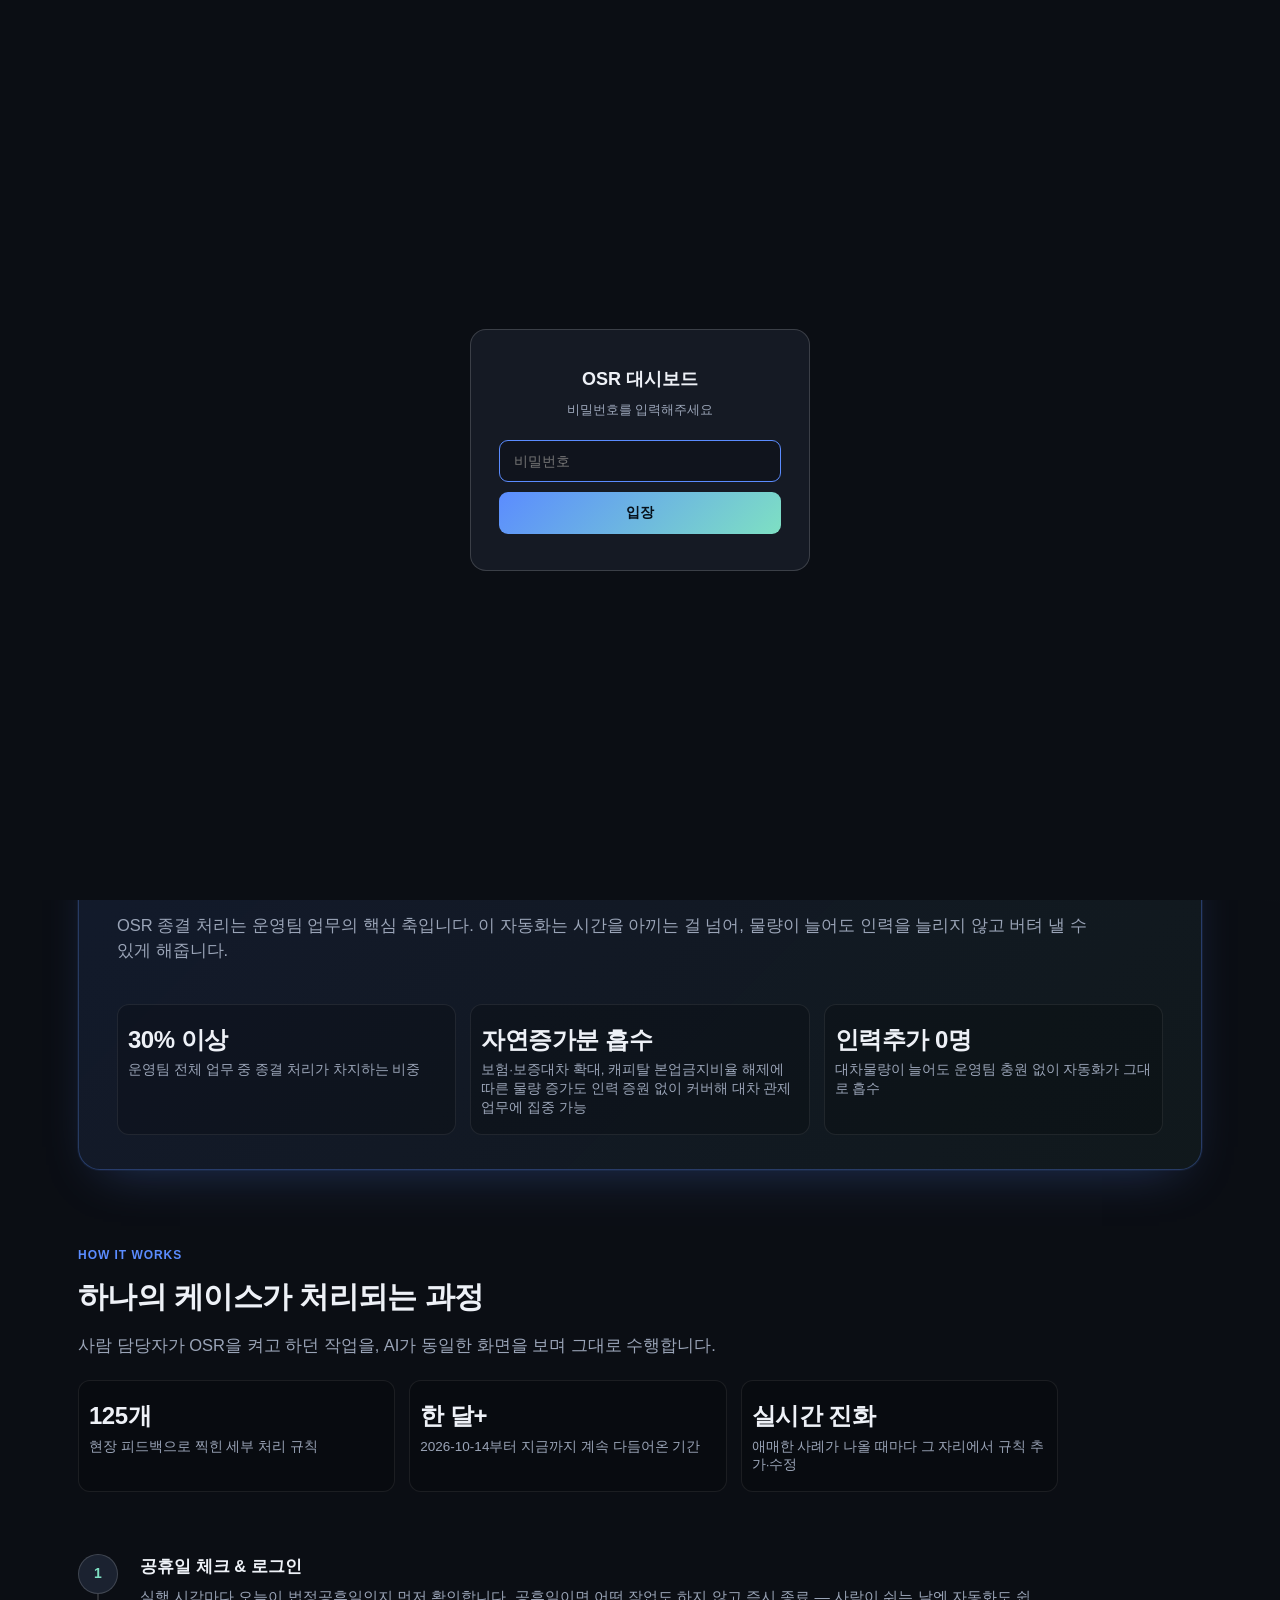
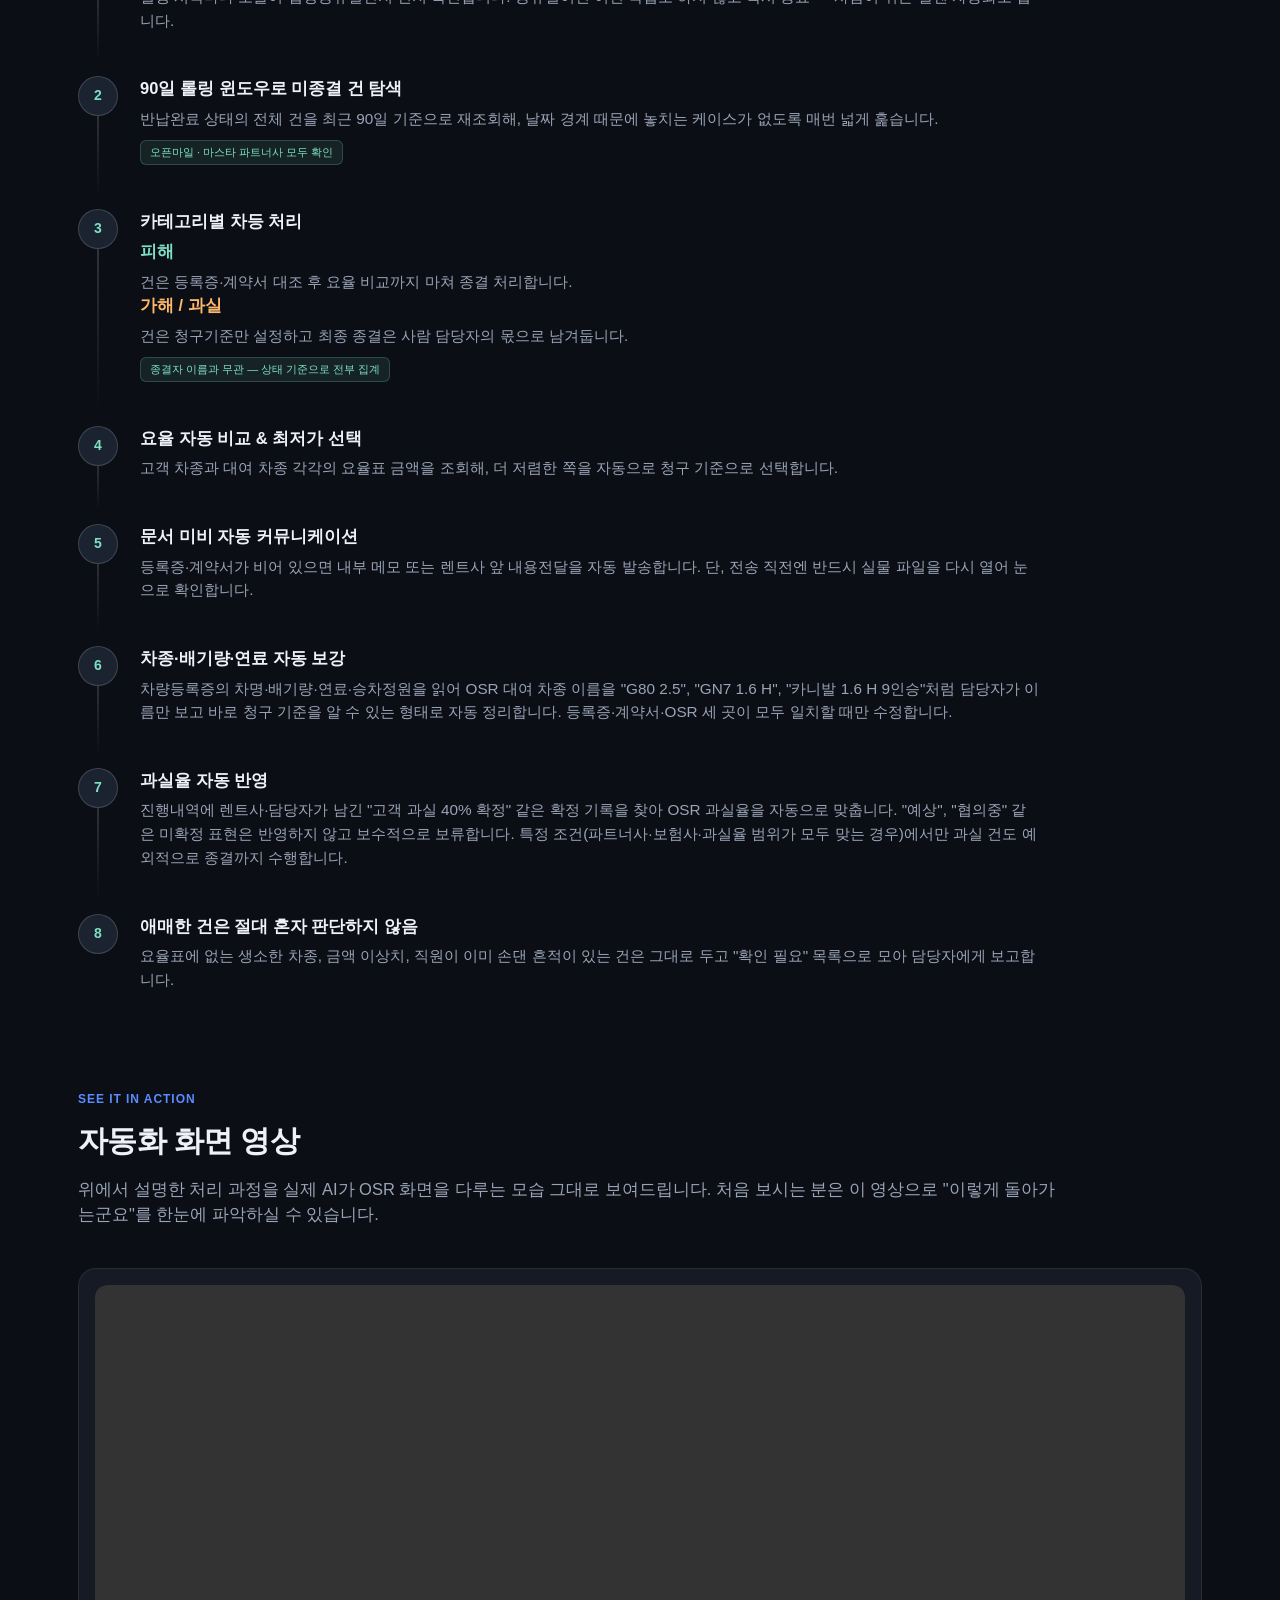
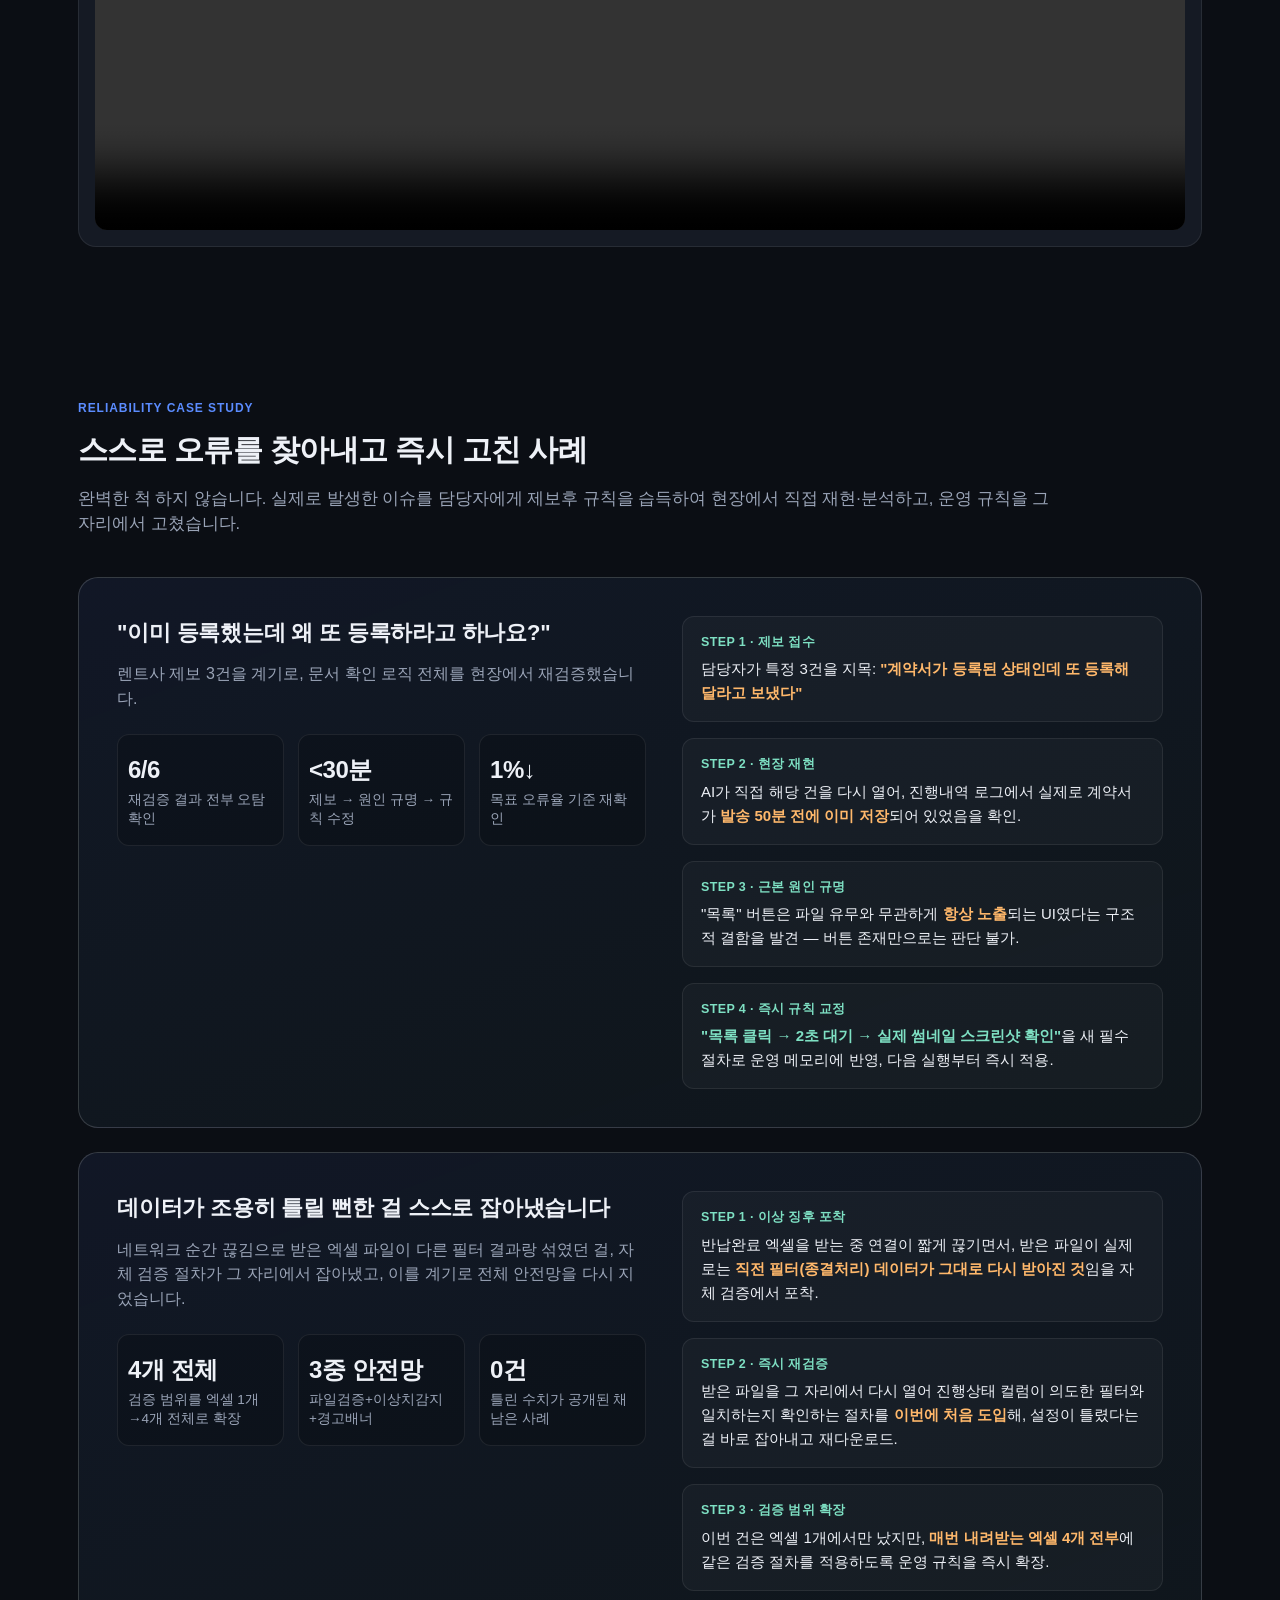
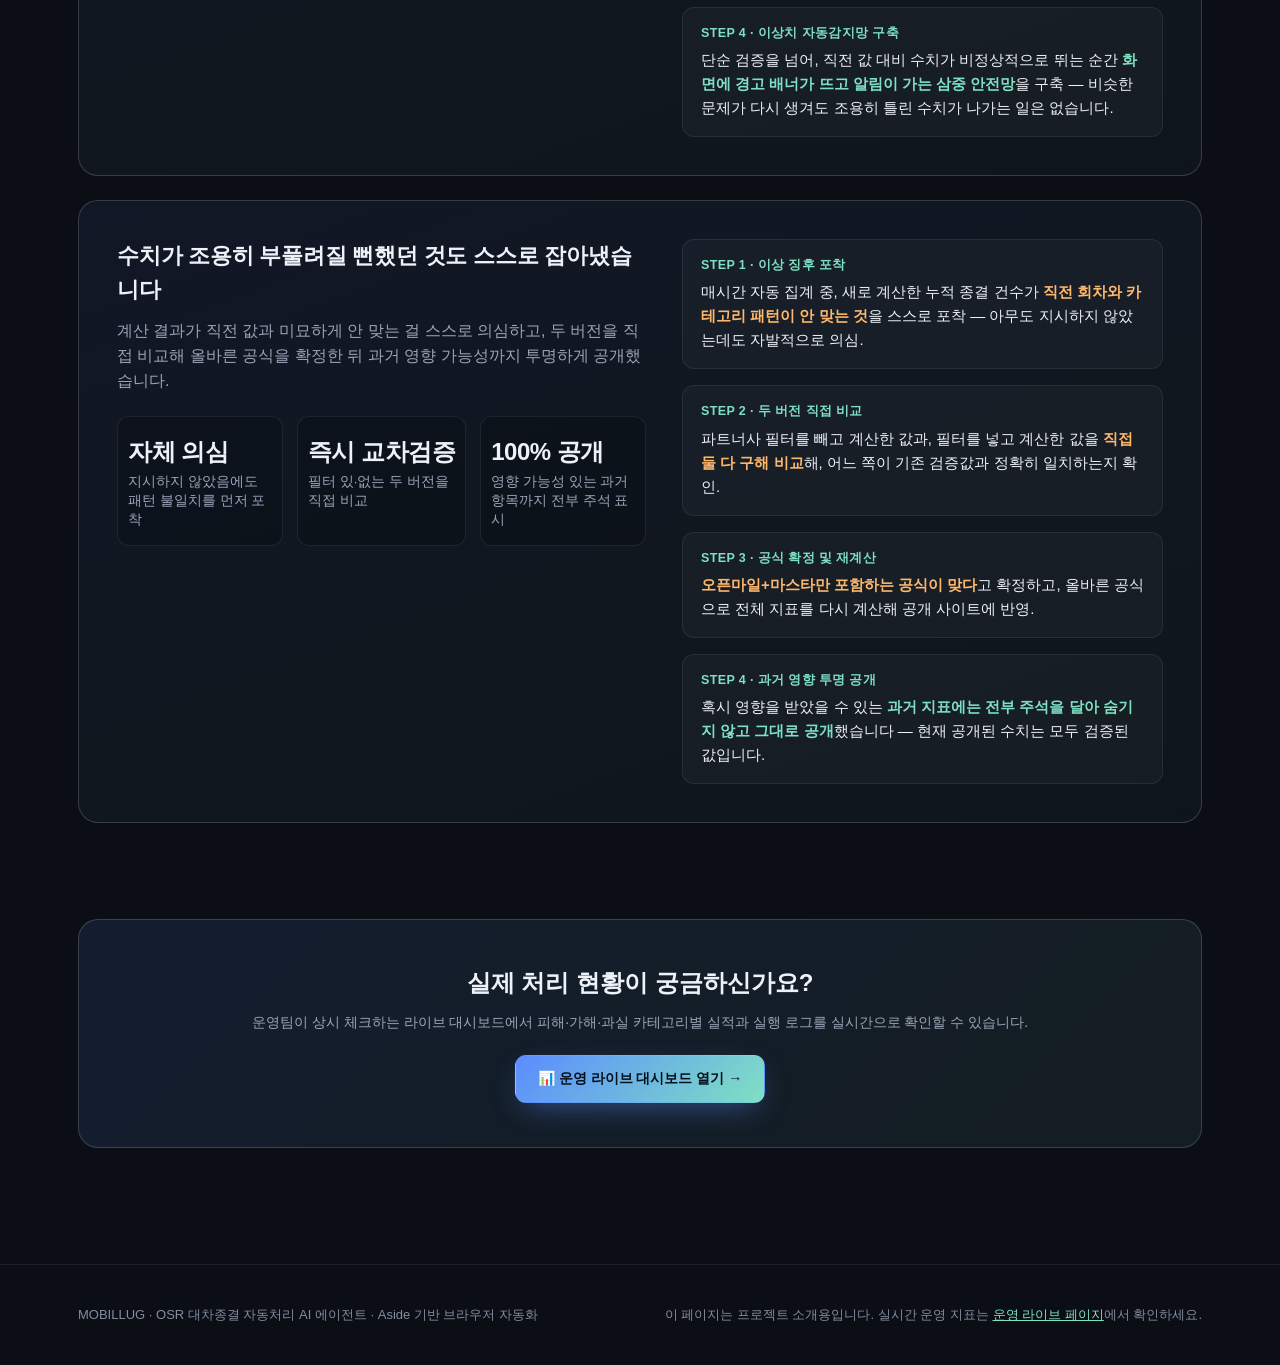
==== index.html @ 0ba44f3a "hero H1 wording: 사람 대신 끝까지 해내는 AI -> 사람 대신 처리하는 AI 자동화" ====
<!DOCTYPE html>
<html lang="ko">
<head>
<meta charset="UTF-8">
<meta name="robots" content="noindex, nofollow, noarchive">
<meta name="viewport" content="width=device-width, initial-scale=1.0">
<title>OSR 대차종결 자동처리 AI 에이전트 · 소개</title>
<meta name="description" content="OSR 대차종결 처리를 사람 대신 끝까지 해내는 AI 자동화. 2026.10.2 자동화 전환 이후 누적 4,500건+ 종결·검증 처리.">
<meta property="og:type" content="website">
<meta property="og:title" content="OSR 대차종결 자동처리 AI 에이전트">
<meta property="og:description" content="반복적인 OSR 대차종결 처리를 사람 대신 끝까지 해내는 AI. 누적 종결+검증 건수와 운영 현황을 실시간으로 확인하세요.">
<meta property="og:image" content="https://kthldj-rgb.github.io/osr-dashboard/og-image.jpg">
<meta property="og:image:width" content="1200">
<meta property="og:image:height" content="630">
<meta property="og:url" content="https://kthldj-rgb.github.io/osr-dashboard/">
<meta property="og:locale" content="ko_KR">
<meta name="twitter:card" content="summary_large_image">
<meta name="twitter:title" content="OSR 대차종결 자동처리 AI 에이전트">
<meta name="twitter:description" content="반복적인 OSR 대차종결 처리를 사람 대신 끝까지 해내는 AI.">
<meta name="twitter:image" content="https://kthldj-rgb.github.io/osr-dashboard/og-image.jpg">
<link rel="stylesheet" href="styles.css?v=5">
<style>
  .nav-cta{
    padding:8px 16px; border-radius:9px; font-size:12.5px; font-weight:700;
    background:var(--grad); color:#06101a; text-decoration:none; display:inline-flex; align-items:center; gap:6px;
  }
  .mini-stats{display:flex; gap:28px; flex-wrap:wrap; margin-top:30px;}
  .mini-stat b{font-size:22px; font-weight:800; display:block;}
  .mini-stat span{font-size:12px; color:var(--txt-dim);}
  .cta-band{
    background:linear-gradient(135deg, rgba(91,140,255,.12), rgba(126,224,195,.08));
    border:1px solid var(--line-hi); border-radius:20px; padding:44px; text-align:center; margin-top:20px;
  }
  .cta-band h3{font-size:24px; font-weight:800; margin-bottom:10px;}
  .cta-band p{color:var(--txt-dim); font-size:14px; margin-bottom:22px;}
</style>
</head>
<body>

<div class="pw-gate" id="pwGate" style="display:none;">
  <div class="pw-gate-box">
    <div class="pw-gate-title">OSR 대시보드</div>
    <div class="pw-gate-sub">비밀번호를 입력해주세요</div>
    <input type="password" class="pw-gate-input" id="pwGateInput" placeholder="비밀번호" autocomplete="off">
    <button class="pw-gate-btn" id="pwGateSubmit">입장</button>
    <div class="pw-gate-error" id="pwGateError">비밀번호가 올바르지 않습니다.</div>
  </div>
</div>
<script>
(function(){
  var HASH = 'c63a8b3da9a79409082f2b158cdd119758e5e3158cf26d13bcc6ca0de86425bf';
  function sha256(str){
    var enc = new TextEncoder().encode(str);
    return crypto.subtle.digest('SHA-256', enc).then(function(buf){
      return Array.from(new Uint8Array(buf)).map(function(b){ return b.toString(16).padStart(2,'0'); }).join('');
    });
  }
  var authed = localStorage.getItem('osrDashAuthed') === '1';
  if(!authed){
    document.documentElement.style.overflow = 'hidden';
    document.getElementById('pwGate').style.display = 'flex';
    var input = document.getElementById('pwGateInput');
    var err = document.getElementById('pwGateError');
    function trySubmit(){
      sha256(input.value).then(function(h){
        if(h === HASH){
          localStorage.setItem('osrDashAuthed', '1');
          document.getElementById('pwGate').style.display = 'none';
          document.documentElement.style.overflow = '';
        } else {
          err.style.display = 'block';
          input.value = '';
          input.focus();
        }
      });
    }
    document.getElementById('pwGateSubmit').addEventListener('click', trySubmit);
    input.addEventListener('keydown', function(e){ if(e.key === 'Enter') trySubmit(); });
    setTimeout(function(){ input.focus(); }, 100);
  }
})();
</script>

<nav>
  <div class="wrap">
    <div class="brand">
      <div class="brand-badge">M</div>
      <div>OSR AI Agent<small>MOBILLUG 대차종결 자동처리 · 소개</small></div>
    </div>
    <div class="navlinks">
      <a href="#why">왜 중요한가</a>
      <a href="#pipeline">처리 파이프라인</a>
      <a href="#demo-video">자동화 영상</a>
      <a href="#reliability">신뢰성 사례</a>
    </div>
    <a class="nav-cta" href="live.html">운영팀 라이브 현황 →</a>
  </div>
</nav>

<header class="hero">
  <div class="wrap">
    <div class="eyebrow">🚗 대차종결 처리 · 브라우저 자동화 AI 에이전트</div>
    <h1 class="title">반복적인 OSR 대차종결 처리를<br><span class="grad">사람 대신 처리하는 AI 자동화.</span></h1>
    <p class="subtitle">
      2026년 9월 21일, 사람과 함께 한 건씩 확인해가는 수동 작업으로 시작했습니다.
      처리 패턴이 쌓이자 10월 2일 완전 자동화로 전환했고, 지금도 평일마다 스스로 OSR에 접속해
      대차 이력을 찾아내고, 등록증·계약서를 대조하고, 요율표에서 정해져있는 금액을 선택하여
      청구까지 수행합니다. 애매한 건은 절대 임의로 처리하지 않고 사람에게 묻습니다.
    </p>
    <div class="hero-cta">
      <a class="btn btn-primary" href="live.html">📊 운영 라이브 대시보드 열기</a>
      <a class="btn btn-ghost" href="#reliability">신뢰성 개선 사례 보기</a>
    </div>
    <div class="mini-stats" id="miniStats">
      <div class="mini-stat"><b id="mini-days">-</b><span>자동화 시작 후 경과일</span></div>
      <div class="mini-stat"><b id="mini-cumulative">-</b><span>종결+검증 건수 (누적)</span></div>
      <div class="mini-stat"><b>90일</b><span>매 실행 재점검 범위</span></div>
    </div>
  </div>
</header>

<section class="sec" id="why" style="padding-bottom:0;">
  <div class="wrap">
    <div class="why-highlight">
      <div class="sec-head">
        <div class="sec-kicker">Why It Matters</div>
        <div class="sec-title">단순 반복 업무가 아닙니다</div>
        <div class="sec-desc">OSR 종결 처리는 운영팀 업무의 핵심 축입니다. 이 자동화는 시간을 아끼는 걸 넘어, 물량이 늘어도 인력을 늘리지 않고 버텨 낼 수 있게 해줍니다.</div>
      </div>
      <div class="cs-metrics" style="margin-bottom:0;">
        <div class="cs-metric"><div class="n">30% 이상</div><div class="l">운영팀 전체 업무 중 종결 처리가 차지하는 비중</div></div>
        <div class="cs-metric"><div class="n">자연증가분 흡수</div><div class="l">보험·보증대차 확대, 캐피탈 본업금지비율 해제에 따른 물량 증가도 인력 증원 없이 커버해 대차 관제 업무에 집중 가능</div></div>
        <div class="cs-metric"><div class="n">인력추가 0명</div><div class="l">대차물량이 늘어도 운영팀 충원 없이 자동화가 그대로 흡수</div></div>
      </div>
    </div>
  </div>
</section>

<section class="sec" id="pipeline">
  <div class="wrap">
    <div class="sec-head">
      <div class="sec-kicker">How It Works</div>
      <div class="sec-title">하나의 케이스가 처리되는 과정</div>
      <div class="sec-desc">사람 담당자가 OSR을 켜고 하던 작업을, AI가 동일한 화면을 보며 그대로 수행합니다.</div>
      <div class="cs-metrics" style="margin-bottom:28px;">
        <div class="cs-metric"><div class="n">125개</div><div class="l">현장 피드백으로 찍힌 세부 처리 규칙</div></div>
        <div class="cs-metric"><div class="n">한 달+</div><div class="l">2026-10-14부터 지금까지 계속 다듬어온 기간</div></div>
        <div class="cs-metric"><div class="n">실시간 진화</div><div class="l">애매한 사례가 나올 때마다 그 자리에서 규칙 추가·수정</div></div>
      </div>
    </div>
    <div class="pipeline">
      <div class="pstep"><div class="pnum">1</div><div class="pbody">
        <b>공휴일 체크 &amp; 로그인</b>
        <p>실행 시각마다 오늘이 법정공휴일인지 먼저 확인합니다. 공휴일이면 어떤 작업도 하지 않고 즉시 종료 — 사람이 쉬는 날엔 자동화도 쉽니다.</p>
      </div></div>
      <div class="pstep"><div class="pnum">2</div><div class="pbody">
        <b>90일 롤링 윈도우로 미종결 건 탐색</b>
        <p>반납완료 상태의 전체 건을 최근 90일 기준으로 재조회해, 날짜 경계 때문에 놓치는 케이스가 없도록 매번 넓게 훑습니다.</p>
        <span class="ptag">오픈마일 · 마스타 파트너사 모두 확인</span>
      </div></div>
      <div class="pstep"><div class="pnum">3</div><div class="pbody">
        <b>카테고리별 차등 처리</b>
        <p><b style="color:var(--accent2)">피해</b> 건은 등록증·계약서 대조 후 요율 비교까지 마쳐 종결 처리합니다. <b style="color:var(--warn)">가해 / 과실</b> 건은 청구기준만 설정하고 최종 종결은 사람 담당자의 몫으로 남겨둡니다.</p>
        <span class="ptag">종결자 이름과 무관 — 상태 기준으로 전부 집계</span>
      </div></div>
      <div class="pstep"><div class="pnum">4</div><div class="pbody">
        <b>요율 자동 비교 &amp; 최저가 선택</b>
        <p>고객 차종과 대여 차종 각각의 요율표 금액을 조회해, 더 저렴한 쪽을 자동으로 청구 기준으로 선택합니다.</p>
      </div></div>
      <div class="pstep"><div class="pnum">5</div><div class="pbody">
        <b>문서 미비 자동 커뮤니케이션</b>
        <p>등록증·계약서가 비어 있으면 내부 메모 또는 렌트사 앞 내용전달을 자동 발송합니다. 단, 전송 직전엔 반드시 실물 파일을 다시 열어 눈으로 확인합니다.</p>
      </div></div>
      <div class="pstep"><div class="pnum">6</div><div class="pbody">
        <b>차종·배기량·연료 자동 보강</b>
        <p>차량등록증의 차명·배기량·연료·승차정원을 읽어 OSR 대여 차종 이름을 "G80 2.5", "GN7 1.6 H", "카니발 1.6 H 9인승"처럼 담당자가 이름만 보고 바로 청구 기준을 알 수 있는 형태로 자동 정리합니다. 등록증·계약서·OSR 세 곳이 모두 일치할 때만 수정합니다.</p>
      </div></div>
      <div class="pstep"><div class="pnum">7</div><div class="pbody">
        <b>과실율 자동 반영</b>
        <p>진행내역에 렌트사·담당자가 남긴 "고객 과실 40% 확정" 같은 확정 기록을 찾아 OSR 과실율을 자동으로 맞춥니다. "예상", "협의중" 같은 미확정 표현은 반영하지 않고 보수적으로 보류합니다. 특정 조건(파트너사·보험사·과실율 범위가 모두 맞는 경우)에서만 과실 건도 예외적으로 종결까지 수행합니다.</p>
      </div></div>
      <div class="pstep"><div class="pnum">8</div><div class="pbody">
        <b>애매한 건은 절대 혼자 판단하지 않음</b>
        <p>요율표에 없는 생소한 차종, 금액 이상치, 직원이 이미 손댄 흔적이 있는 건은 그대로 두고 "확인 필요" 목록으로 모아 담당자에게 보고합니다.</p>
      </div></div>
    </div>
  </div>
</section>

<section class="sec" id="demo-video" style="padding-top:0;">
  <div class="wrap">
    <div class="sec-head">
      <div class="sec-kicker">See It In Action</div>
      <div class="sec-title">자동화 화면 영상</div>
      <div class="sec-desc">위에서 설명한 처리 과정을 실제 AI가 OSR 화면을 다루는 모습 그대로 보여드립니다. 처음 보시는 분은 이 영상으로 "이렇게 돌아가는군요"를 한눈에 파악하실 수 있습니다.</div>
    </div>
    <div class="chart-card" style="padding:16px;">
      <video controls preload="metadata" style="width:100%; border-radius:12px; display:block; background:#000;">
        <source src="demo.mp4" type="video/mp4">
        브라우저가 video 태그를 지원하지 않습니다. <a href="demo.mp4">영상 다운로드</a>
      </video>
    </div>
  </div>
</section>

<section class="sec" id="reliability">
  <div class="wrap">
    <div class="sec-head">
      <div class="sec-kicker">Reliability Case Study</div>
      <div class="sec-title">스스로 오류를 찾아내고 즉시 고친 사례</div>
      <div class="sec-desc">완벽한 척 하지 않습니다. 실제로 발생한 이슈를 담당자에게 제보후 규칙을 습득하여 현장에서 직접 재현·분석하고, 운영 규칙을 그 자리에서 고쳤습니다.</div>
    </div>
    <div class="case-study">
      <div>
        <div class="cs-head">
          <b>"이미 등록했는데 왜 또 등록하라고 하나요?"</b>
          <p>렌트사 제보 3건을 계기로, 문서 확인 로직 전체를 현장에서 재검증했습니다.</p>
        </div>
        <div class="cs-metrics">
          <div class="cs-metric"><div class="n">6/6</div><div class="l">재검증 결과 전부 오탐 확인</div></div>
          <div class="cs-metric"><div class="n">&lt;30분</div><div class="l">제보 → 원인 규명 → 규칙 수정</div></div>
          <div class="cs-metric"><div class="n">1%↓</div><div class="l">목표 오류율 기준 재확인</div></div>
        </div>
      </div>
      <div class="cs-timeline">
        <div class="cs-item"><div class="cs-time">STEP 1 · 제보 접수</div>
          <div class="cs-text">담당자가 특정 3건을 지목: <b>"계약서가 등록된 상태인데 또 등록해달라고 보냈다"</b></div></div>
        <div class="cs-item"><div class="cs-time">STEP 2 · 현장 재현</div>
          <div class="cs-text">AI가 직접 해당 건을 다시 열어, 진행내역 로그에서 실제로 계약서가 <b>발송 50분 전에 이미 저장</b>되어 있었음을 확인.</div></div>
        <div class="cs-item"><div class="cs-time">STEP 3 · 근본 원인 규명</div>
          <div class="cs-text">"목록" 버튼은 파일 유무와 무관하게 <b>항상 노출</b>되는 UI였다는 구조적 결함을 발견 — 버튼 존재만으로는 판단 불가.</div></div>
        <div class="cs-item"><div class="cs-time">STEP 4 · 즉시 규칙 교정</div>
          <div class="cs-text"><b class="ok">"목록 클릭 → 2초 대기 → 실제 썸네일 스크린샷 확인"</b>을 새 필수 절차로 운영 메모리에 반영, 다음 실행부터 즉시 적용.</div></div>
      </div>
    </div>

    <div class="case-study" style="margin-top:24px;">
      <div>
        <div class="cs-head">
          <b>데이터가 조용히 틀릴 뻔한 걸 스스로 잡아냈습니다</b>
          <p>네트워크 순간 끊김으로 받은 엑셀 파일이 다른 필터 결과랑 섞였던 걸, 자체 검증 절차가 그 자리에서 잡아냈고, 이를 계기로 전체 안전망을 다시 지었습니다.</p>
        </div>
        <div class="cs-metrics">
          <div class="cs-metric"><div class="n">4개 전체</div><div class="l">검증 범위를 엑셀 1개→4개 전체로 확장</div></div>
          <div class="cs-metric"><div class="n">3중 안전망</div><div class="l">파일검증+이상치감지+경고배너</div></div>
          <div class="cs-metric"><div class="n">0건</div><div class="l">틀린 수치가 공개된 채 남은 사례</div></div>
        </div>
      </div>
      <div class="cs-timeline">
        <div class="cs-item"><div class="cs-time">STEP 1 · 이상 징후 포착</div>
          <div class="cs-text">반납완료 엑셀을 받는 중 연결이 짧게 끊기면서, 받은 파일이 실제로는 <b>직전 필터(종결처리) 데이터가 그대로 다시 받아진 것</b>임을 자체 검증에서 포착.</div></div>
        <div class="cs-item"><div class="cs-time">STEP 2 · 즉시 재검증</div>
          <div class="cs-text">받은 파일을 그 자리에서 다시 열어 진행상태 컬럼이 의도한 필터와 일치하는지 확인하는 절차를 <b>이번에 처음 도입</b>해, 설정이 틀렸다는 걸 바로 잡아내고 재다운로드.</div></div>
        <div class="cs-item"><div class="cs-time">STEP 3 · 검증 범위 확장</div>
          <div class="cs-text">이번 건은 엑셀 1개에서만 났지만, <b>매번 내려받는 엑셀 4개 전부</b>에 같은 검증 절차를 적용하도록 운영 규칙을 즉시 확장.</div></div>
        <div class="cs-item"><div class="cs-time">STEP 4 · 이상치 자동감지망 구축</div>
          <div class="cs-text">단순 검증을 넘어, 직전 값 대비 수치가 비정상적으로 뛰는 순간 <b class="ok">화면에 경고 배너가 뜨고 알림이 가는 삼중 안전망</b>을 구축 — 비슷한 문제가 다시 생겨도 조용히 틀린 수치가 나가는 일은 없습니다.</div></div>
      </div>
    </div>

    <div class="case-study" style="margin-top:24px;">
      <div>
        <div class="cs-head">
          <b>수치가 조용히 부풀려질 뻔했던 것도 스스로 잡아냈습니다</b>
          <p>계산 결과가 직전 값과 미묘하게 안 맞는 걸 스스로 의심하고, 두 버전을 직접 비교해 올바른 공식을 확정한 뒤 과거 영향 가능성까지 투명하게 공개했습니다.</p>
        </div>
        <div class="cs-metrics">
          <div class="cs-metric"><div class="n">자체 의심</div><div class="l">지시하지 않았음에도 패턴 불일치를 먼저 포착</div></div>
          <div class="cs-metric"><div class="n">즉시 교차검증</div><div class="l">필터 있·없는 두 버전을 직접 비교</div></div>
          <div class="cs-metric"><div class="n">100% 공개</div><div class="l">영향 가능성 있는 과거 항목까지 전부 주석 표시</div></div>
        </div>
      </div>
      <div class="cs-timeline">
        <div class="cs-item"><div class="cs-time">STEP 1 · 이상 징후 포착</div>
          <div class="cs-text">매시간 자동 집계 중, 새로 계산한 누적 종결 건수가 <b>직전 회차와 카테고리 패턴이 안 맞는 것</b>을 스스로 포착 — 아무도 지시하지 않았는데도 자발적으로 의심.</div></div>
        <div class="cs-item"><div class="cs-time">STEP 2 · 두 버전 직접 비교</div>
          <div class="cs-text">파트너사 필터를 빼고 계산한 값과, 필터를 넣고 계산한 값을 <b>직접 둘 다 구해 비교</b>해, 어느 쪽이 기존 검증값과 정확히 일치하는지 확인.</div></div>
        <div class="cs-item"><div class="cs-time">STEP 3 · 공식 확정 및 재계산</div>
          <div class="cs-text"><b>오픈마일+마스타만 포함하는 공식이 맞다</b>고 확정하고, 올바른 공식으로 전체 지표를 다시 계산해 공개 사이트에 반영.</div></div>
        <div class="cs-item"><div class="cs-time">STEP 4 · 과거 영향 투명 공개</div>
          <div class="cs-text">혹시 영향을 받았을 수 있는 <b class="ok">과거 지표에는 전부 주석을 달아 숨기지 않고 그대로 공개</b>했습니다 — 현재 공개된 수치는 모두 검증된 값입니다.</div></div>
      </div>
    </div>
  </div>
</section>

<section class="sec" style="padding-top:0;">
  <div class="wrap">
    <div class="cta-band">
      <h3>실제 처리 현황이 궁금하신가요?</h3>
      <p>운영팀이 상시 체크하는 라이브 대시보드에서 피해·가해·과실 카테고리별 실적과 실행 로그를 실시간으로 확인할 수 있습니다.</p>
      <a class="btn btn-primary" href="live.html">📊 운영 라이브 대시보드 열기 →</a>
    </div>
  </div>
</section>

<footer>
  <div class="wrap">
    <p>MOBILLUG · OSR 대차종결 자동처리 AI 에이전트 · Aside 기반 브라우저 자동화</p>
    <p>이 페이지는 프로젝트 소개용입니다. 실시간 운영 지표는 <a href="live.html" style="color:var(--accent2);">운영 라이브 페이지</a>에서 확인하세요.</p>
  </div>
</footer>

<script>
fetch('stats.json', { cache: 'no-store' }).then(r=>r.json()).then(data=>{
  if(data.totals?.automationStart){
    const start = new Date(data.totals.automationStart + 'T00:00:00+09:00');
    const now = new Date();
    const days = Math.floor((now - start) / 86400000) + 1;
    document.getElementById('mini-days').textContent = days + '일';
  }
  if(data.handoffTracking?.cumulativeFinalized && data.handoffTracking?.pendingStaffFinalization){
    const miniTotal = data.handoffTracking.cumulativeFinalized.count + data.handoffTracking.pendingStaffFinalization.count;
    document.getElementById('mini-cumulative').textContent = miniTotal.toLocaleString() + '건';
  }
}).catch(()=>{});
</script>

</body>
</html>
---- styles.css ----
:root{
    --bg:#0b0e14; --bg2:#10141d; --card:#151a24; --card-hi:#1b2230;
    --line:rgba(255,255,255,.08); --line-hi:rgba(255,255,255,.16);
    --txt:#eef1f7; --txt-dim:#9aa4b7; --txt-faint:#828da0;
    --accent:#5b8cff; --accent2:#7ee0c3; --warn:#ffb86b; --danger:#ff6b81; --live:#5bffa3;
    --grad: linear-gradient(135deg,#5b8cff 0%, #7ee0c3 100%);
  }
  *{box-sizing:border-box; margin:0; padding:0;}
  html{scroll-behavior:smooth;}
  body{
    font-family:'Pretendard','Apple SD Gothic Neo','Segoe UI',sans-serif;
    background:
      radial-gradient(1200px 600px at 15% -10%, rgba(91,140,255,.18), transparent 60%),
      radial-gradient(900px 500px at 110% 10%, rgba(126,224,195,.12), transparent 60%),
      var(--bg);
    color:var(--txt);
    line-height:1.55;
    min-height:100vh;
  }
  .wrap{max-width:1180px; margin:0 auto; padding:0 28px;}

  nav{
    position:sticky; top:0; z-index:50;
    background:rgba(11,14,20,.75); backdrop-filter:blur(14px);
    border-bottom:1px solid var(--line);
  }
  nav .wrap{display:flex; align-items:center; justify-content:space-between; height:66px;}
  .brand{display:flex; align-items:center; gap:10px; font-weight:800; letter-spacing:-.02em;}
  .brand-badge{
    width:30px; height:30px; border-radius:9px; background:var(--grad);
    display:flex; align-items:center; justify-content:center; font-size:14px; color:#06101a; font-weight:900;
  }
  .brand small{display:block; font-weight:500; color:var(--txt-dim); font-size:11px; letter-spacing:.02em;}
  .navlinks{display:flex; gap:28px; font-size:13.5px; color:var(--txt-dim);}
  .navlinks a{color:inherit; text-decoration:none; transition:color .15s;}
  .navlinks a:hover{color:var(--txt);}
  .status-pill{
    display:flex; align-items:center; gap:7px; font-size:12px; color:var(--txt-dim);
    border:1px solid var(--line-hi); padding:6px 12px; border-radius:999px;
  }
  .dot{width:7px; height:7px; border-radius:50%; background:var(--live); box-shadow:0 0 8px var(--live); animation:pulse 1.6s infinite;}
  .dot.offline{background:var(--danger); box-shadow:0 0 8px var(--danger); animation:none;}
  @keyframes pulse{0%,100%{opacity:1} 50%{opacity:.35}}

  header.hero{padding:86px 0 64px; position:relative;}
  .eyebrow{
    display:inline-flex; align-items:center; gap:8px; font-size:12.5px; font-weight:600;
    color:var(--accent2); background:rgba(126,224,195,.08); border:1px solid rgba(126,224,195,.25);
    padding:7px 14px; border-radius:999px; margin-bottom:22px;
  }
  .eyebrow.live{color:var(--live); background:rgba(91,255,163,.08); border-color:rgba(91,255,163,.3);}
  h1.title{
    font-size:clamp(34px,5vw,54px); font-weight:800; letter-spacing:-.03em; line-height:1.12;
    max-width:820px;
  }
  h1.title .grad{
    background:var(--grad); -webkit-background-clip:text; background-clip:text; color:transparent;
  }
  .subtitle{margin-top:20px; font-size:19.5px; color:var(--txt-dim); max-width:980px; line-height:1.65;}
  .hero-cta{display:flex; gap:12px; margin-top:34px; flex-wrap:wrap; align-items:center;}
  .btn{
    padding:12px 22px; border-radius:11px; font-size:14px; font-weight:700; text-decoration:none;
    display:inline-flex; align-items:center; gap:8px; transition:transform .15s, box-shadow .15s;
    border:1px solid transparent; cursor:pointer;
  }
  .btn-primary{background:var(--grad); color:#06101a; box-shadow:0 10px 30px -10px rgba(91,140,255,.55);}
  .btn-primary:hover{transform:translateY(-2px);}
  .btn-ghost{border-color:var(--line-hi); color:var(--txt); background:transparent;}
  .btn-ghost:hover{border-color:var(--accent); color:var(--accent2);}
  .last-updated{font-size:13px; color:var(--txt-faint);}
  .last-updated b{color:var(--txt-dim);}

  .stat-strip{
    margin-top:58px; display:grid; grid-template-columns:repeat(4,1fr); gap:1px;
    background:var(--line); border:1px solid var(--line); border-radius:18px; overflow:hidden;
  }
  .stat-cell{background:var(--card); padding:26px 24px; transition:background .3s;}
  .stat-cell.flash{background:var(--card-hi);}
  .stat-num{font-size:30px; font-weight:800; letter-spacing:-.02em;}
  .stat-num span.unit{font-size:15px; font-weight:600; color:var(--txt-dim); margin-left:3px;}
  .stat-label{margin-top:6px; font-size:14.5px; color:var(--txt-dim);}
  .stat-sub{margin-top:2px; font-size:12px; color:var(--txt-faint);}

  .sec{padding:76px 0;}
  .sec-head{max-width:980px; margin-bottom:40px;}
  .sec-kicker{font-size:12px; font-weight:700; color:var(--accent); letter-spacing:.08em; text-transform:uppercase;}
  .sec-title{font-size:30px; font-weight:800; letter-spacing:-.02em; margin-top:10px;}
  .sec-desc{margin-top:12px; color:var(--txt-dim); font-size:16.5px;}

  .chart-card{background:var(--card); border:1px solid var(--line); border-radius:18px; padding:30px 30px 20px;}
  .chart-top{display:flex; justify-content:space-between; align-items:flex-end; margin-bottom:22px; flex-wrap:wrap; gap:14px;}
  .cat-card{background:rgba(255,255,255,.02); border:1px solid var(--line); border-radius:12px; padding:18px 20px;}
  .cat-card .cat-name{font-size:13px; font-weight:800; margin-bottom:10px; display:flex; align-items:center; gap:7px;}
  .cat-card .cat-dot{width:8px; height:8px; border-radius:50%;}
  .cat-card .cat-main{font-size:24px; font-weight:800;}
  .cat-card .cat-main-label{font-size:11px; color:var(--txt-dim); margin-top:2px;}
  .cat-card .cat-sub{margin-top:12px; padding-top:12px; border-top:1px solid var(--line); font-size:13px;}
  .cat-card .cat-sub b{color:var(--warn); font-size:15px;}
  .cat-card .cat-sub-label{font-size:12px; color:var(--txt-faint); margin-top:3px; line-height:1.45;}
  .range-controls{display:flex; align-items:center; gap:8px; flex-wrap:wrap;}
  .range-btn{font-size:12px; padding:6px 12px; border-radius:8px; border:1px solid var(--line-hi); background:transparent; color:var(--txt-dim); cursor:pointer; transition:all .15s;}
  .range-btn:hover{border-color:var(--accent); color:var(--txt);}
  .range-btn.active{background:var(--grad); color:#06101a; font-weight:700; border-color:transparent;}
  .range-date{font-size:12px; padding:6px 10px; border-radius:8px; border:1px solid var(--line-hi); background:var(--bg2); color:var(--txt);}
  .legend{display:flex; gap:18px; font-size:12.5px; color:var(--txt-dim);}
  .legend-item{display:flex; align-items:center; gap:6px;}
  .legend-swatch{width:10px; height:10px; border-radius:3px;}
  .bars{display:flex; align-items:flex-end; gap:22px; height:280px; padding:36px 4px 14px; overflow-x:auto; overflow-y:hidden; scroll-behavior:smooth;}
  .bars::-webkit-scrollbar{height:8px;}
  .bars::-webkit-scrollbar-thumb{background:var(--line-hi); border-radius:4px;}
  .bars::-webkit-scrollbar-track{background:transparent;}
  .bar-col{flex:0 0 auto; width:46px; display:flex; flex-direction:column; align-items:center; gap:10px; height:100%; justify-content:flex-end;}
  .bar{width:100%; max-width:46px; border-radius:7px 7px 3px 3px; background:var(--grad); position:relative;
       box-shadow:0 8px 20px -10px rgba(91,140,255,.5); transition:height .4s ease, filter .15s;}
  .bar:hover{filter:brightness(1.15);}
  .bar.holiday{background:linear-gradient(135deg,#3a4257,#2a3040); box-shadow:none;}
  .bar.manual{background:linear-gradient(135deg,#ffb86b 0%, #ff8a5b 100%); box-shadow:0 8px 20px -10px rgba(255,184,107,.5);}
  .phase-divider{position:relative; width:2px; align-self:stretch; background:repeating-linear-gradient(to bottom, var(--line-hi) 0 4px, transparent 4px 8px); margin:0 2px;}
  .phase-divider .pd-label{position:absolute; top:-34px; left:50%; transform:translateX(-50%) rotate(0deg); font-size:10px; color:var(--txt-faint); white-space:nowrap;}
  .bar-val{position:absolute; top:-22px; left:50%; transform:translateX(-50%); font-size:12px; font-weight:700; color:var(--txt); white-space:nowrap;}
  .bar-date{font-size:11px; color:var(--txt-dim); text-align:center;}
  .bar-date b{display:block; font-size:12px; color:var(--txt); font-weight:700;}

  .feat-grid{display:grid; grid-template-columns:repeat(3,1fr); gap:18px;}
  .feat-card{background:var(--card); border:1px solid var(--line); border-radius:16px; padding:26px; transition:border-color .15s, transform .15s;}
  .feat-card:hover{border-color:var(--line-hi); transform:translateY(-3px);}
  .feat-icon{width:40px; height:40px; border-radius:11px; display:flex; align-items:center; justify-content:center;
             background:rgba(91,140,255,.12); border:1px solid rgba(91,140,255,.25); font-size:18px; margin-bottom:16px;}
  .feat-title{font-size:15.5px; font-weight:700; margin-bottom:8px;}
  .feat-desc{font-size:13px; color:var(--txt-dim); line-height:1.65;}

  .pipeline{display:flex; flex-direction:column; gap:0; position:relative;}
  .pstep{display:flex; gap:22px; padding:22px 0; position:relative;}
  .pstep:not(:last-child)::before{content:''; position:absolute; left:19px; top:54px; bottom:-8px; width:2px; background:linear-gradient(var(--line-hi),transparent);}
  .pnum{flex-shrink:0; width:40px; height:40px; border-radius:50%; background:var(--card-hi); border:1px solid var(--line-hi);
        display:flex; align-items:center; justify-content:center; font-weight:800; font-size:14px; color:var(--accent2); z-index:1;}
  .pbody b{font-size:16.5px; font-weight:700; display:block; margin-bottom:5px;}
  .pbody p{font-size:15.3px; color:var(--txt-dim); max-width:900px; line-height:1.55;}
  .ptag{display:inline-block; margin-top:9px; font-size:11px; padding:3px 9px; border-radius:6px;
        background:rgba(126,224,195,.1); color:var(--accent2); border:1px solid rgba(126,224,195,.22);}

  .case-study{background:linear-gradient(160deg, rgba(91,140,255,.08), rgba(126,224,195,.04));
              border:1px solid var(--line-hi); border-radius:20px; padding:38px; display:grid; grid-template-columns:1.1fr 1fr; gap:36px;}
  .cs-timeline{display:flex; flex-direction:column; gap:16px;}
  .cs-item{background:rgba(255,255,255,.03); border:1px solid var(--line); border-radius:12px; padding:16px 18px;}
  .cs-time{font-size:12.5px; color:var(--accent2); font-weight:700; letter-spacing:.03em;}
  .cs-text{font-size:15px; margin-top:5px; color:var(--txt); line-height:1.6;}
  .cs-text b{color:var(--warn);} .cs-text b.ok{color:var(--accent2);}
  .cs-head b{font-size:22px; display:block; margin-bottom:12px; letter-spacing:-.01em;}
  .cs-head p{color:var(--txt-dim); font-size:16px; margin-bottom:18px;}
  .why-highlight{position:relative; background:linear-gradient(135deg, rgba(91,140,255,.1), rgba(126,224,195,.05)); border:1px solid rgba(91,140,255,.3); border-radius:22px; padding:34px 38px; box-shadow:0 0 0 1px rgba(91,140,255,.08), 0 20px 50px -25px rgba(91,140,255,.35);}
  .cs-metrics{display:flex; gap:14px; margin-top:22px;}
  .cs-metric{flex:1; background:rgba(0,0,0,.2); border:1px solid var(--line); border-radius:12px; padding:16px 10px;}
  .cs-metric .n{font-size:24px; font-weight:800; white-space:nowrap; letter-spacing:-.02em;}
  .cs-metric .l{font-size:13.5px; color:var(--txt-dim); margin-top:3px; line-height:1.4;}

  .log-table{width:100%; border-collapse:collapse; font-size:13px;}
  .log-table thead th{text-align:left; padding:12px 16px; color:var(--txt-dim); font-weight:600; font-size:12px;
                       text-transform:uppercase; letter-spacing:.04em; border-bottom:1px solid var(--line-hi);}
  .log-table tbody td{padding:14px 16px; border-bottom:1px solid var(--line); color:var(--txt-dim);}
  .log-table tbody tr:hover{background:rgba(255,255,255,.02);}
  .log-table tbody td:first-child{color:var(--txt); font-weight:600;}
  .badge{display:inline-block; font-size:11px; padding:3px 10px; border-radius:999px; font-weight:700;}
  .badge-ok{background:rgba(126,224,195,.12); color:var(--accent2); border:1px solid rgba(126,224,195,.25);}
  .badge-skip{background:rgba(255,184,107,.12); color:var(--warn); border:1px solid rgba(255,184,107,.25);}
  .badge-err{background:rgba(255,107,129,.12); color:var(--danger); border:1px solid rgba(255,107,129,.25);}
  .badge-paused{background:rgba(154,164,183,.12); color:var(--txt-dim); border:1px solid rgba(154,164,183,.25);}
  .log-table tbody tr{cursor:pointer;}
  .log-table tbody tr td:first-child{position:relative; padding-left:34px;}
  .log-table tbody tr td:first-child::before{content:'\25B8'; position:absolute; left:14px; color:var(--txt-faint); transition:transform .15s;}
  .log-table tbody tr.expanded td:first-child::before{transform:rotate(90deg); color:var(--accent2);}
  .case-panel{display:none; background:rgba(0,0,0,.25);}
  .case-panel.open{display:table-row;}
  .case-panel td{padding:18px 20px !important; border-bottom:1px solid var(--line);}
  .overdue-top{display:flex; align-items:center; gap:28px; margin-bottom:20px; flex-wrap:wrap; padding-bottom:18px; border-bottom:1px solid var(--line);}
  .overdue-count-box{text-align:center; min-width:110px;}
  .overdue-count{font-size:40px; font-weight:800; color:#ff7a7a; letter-spacing:-.02em;}
  .overdue-count-label{font-size:11.5px; color:var(--txt-dim); margin-top:2px;}
  .overdue-breakdown{display:flex; flex-wrap:wrap; gap:8px;}
  .overdue-chip{font-size:12.5px; padding:6px 13px; border-radius:20px; background:rgba(255,122,122,.08); border:1px solid rgba(255,122,122,.25); color:var(--txt-dim);}
  .overdue-chip b{color:#ff7a7a;}
  .case-list-head{display:flex; justify-content:space-between; align-items:center; margin-bottom:10px;}
  .case-list-head span{font-size:12px; color:var(--txt-dim);}
  .copy-btn{font-size:11.5px; padding:5px 12px; border-radius:7px; background:var(--grad); color:#06101a; border:none; font-weight:700; cursor:pointer;}
  .copy-btn:active{transform:scale(.96);}
  .case-chips{display:flex; flex-wrap:wrap; gap:6px; max-height:220px; overflow-y:auto;}
  .case-chip{font-family:ui-monospace,monospace; font-size:11.5px; background:rgba(255,255,255,.04); border:1px solid var(--line); padding:4px 9px; border-radius:6px; color:var(--txt-dim);}
  .week-nav{display:flex; align-items:center; gap:10px; justify-content:flex-end; margin-top:16px; font-size:12.5px; color:var(--txt-dim);}
  .week-nav button{background:var(--card-hi); border:1px solid var(--line-hi); color:var(--txt); border-radius:8px; padding:6px 14px; cursor:pointer; font-size:12.5px;}
  .week-nav button:disabled{opacity:.35; cursor:not-allowed;}
  .week-nav b{color:var(--txt);}

  footer{border-top:1px solid var(--line); padding:40px 0; margin-top:40px;}
  footer .wrap{display:flex; justify-content:space-between; align-items:center; flex-wrap:wrap; gap:12px;}
  footer p{font-size:13px; color:var(--txt-faint);}

  @media(max-width:860px){
    .stat-strip{grid-template-columns:repeat(2,1fr);}
    .feat-grid{grid-template-columns:1fr 1fr;}
    .case-study{grid-template-columns:1fr;}
  }
  @media(max-width:560px){
    .feat-grid{grid-template-columns:1fr;}
    .navlinks{display:none;}
  }



/* password gate (2026-11-10, basic deterrent -- not real security) */
.pw-gate{position:fixed; inset:0; background:var(--bg); z-index:9999; display:flex; align-items:center; justify-content:center; padding:20px;}
.pw-gate-box{max-width:340px; width:100%; text-align:center; background:var(--card); border:1px solid var(--line-hi); border-radius:16px; padding:36px 28px;}
.pw-gate-title{font-weight:800; font-size:18px; color:var(--txt); margin-bottom:6px;}
.pw-gate-sub{color:var(--txt-dim); font-size:13px; margin-bottom:20px;}
.pw-gate-input{width:100%; box-sizing:border-box; padding:12px 14px; border-radius:9px; border:1px solid var(--line-hi); background:var(--bg2); color:var(--txt); font-size:14px; outline:none;}
.pw-gate-input:focus{border-color:var(--accent);}
.pw-gate-btn{width:100%; margin-top:10px; padding:12px; border-radius:9px; background:var(--grad); color:#06101a; font-weight:700; font-size:14px; border:none; cursor:pointer;}
.pw-gate-btn:active{transform:scale(.98);}
.pw-gate-error{color:#ff7a7a; font-size:12px; margin-top:10px; display:none;}
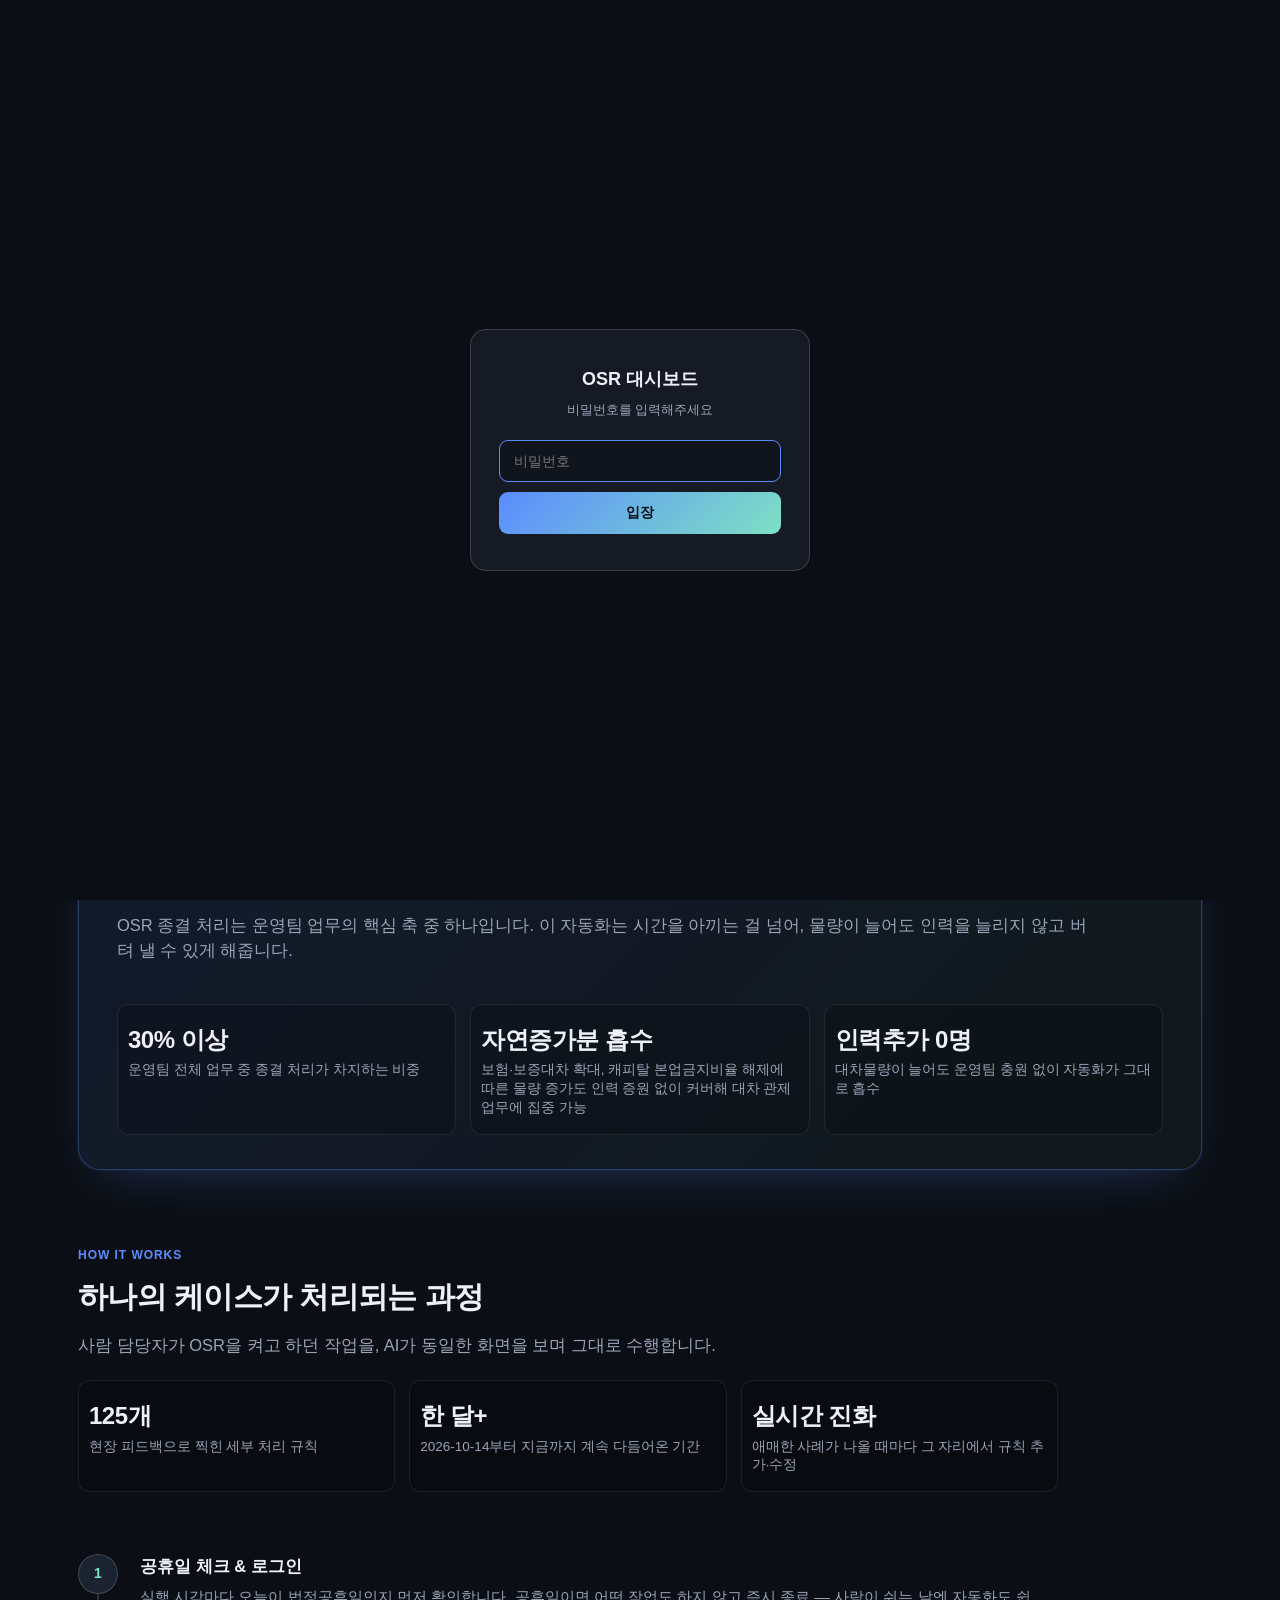
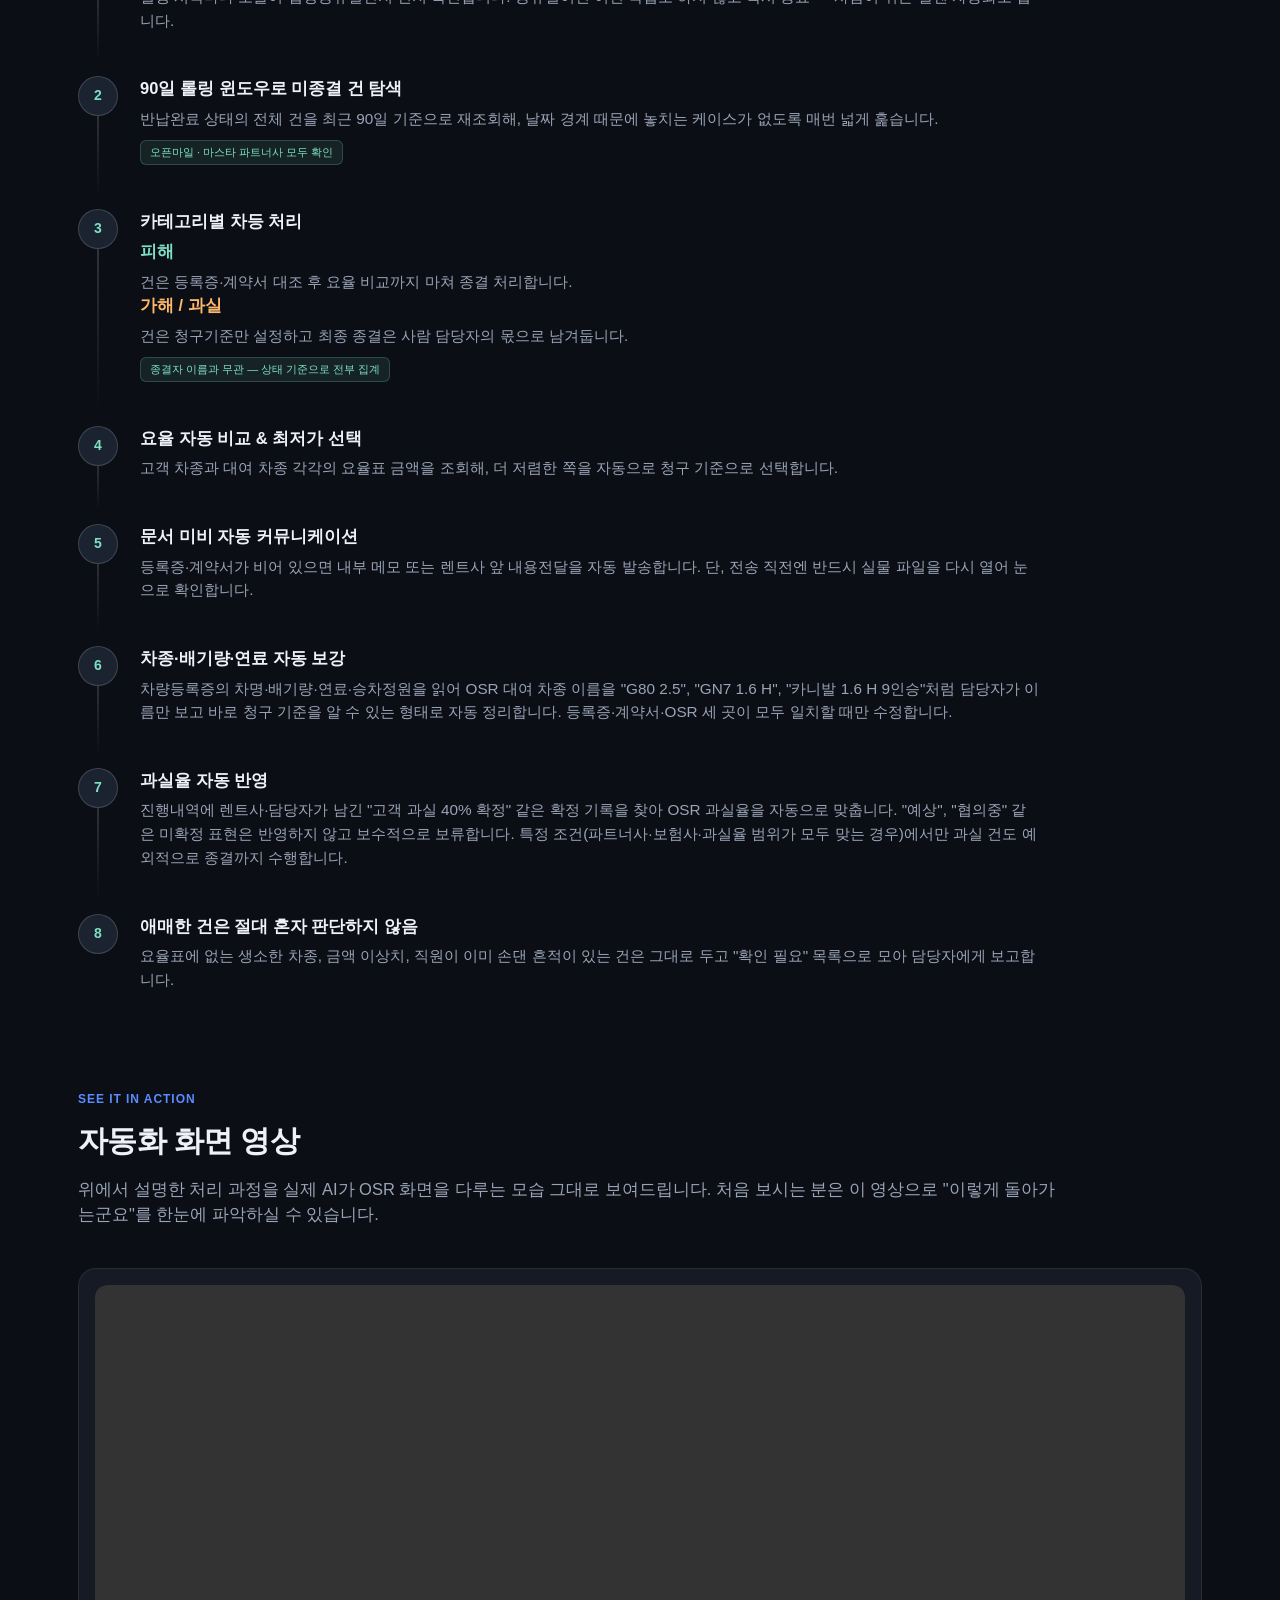
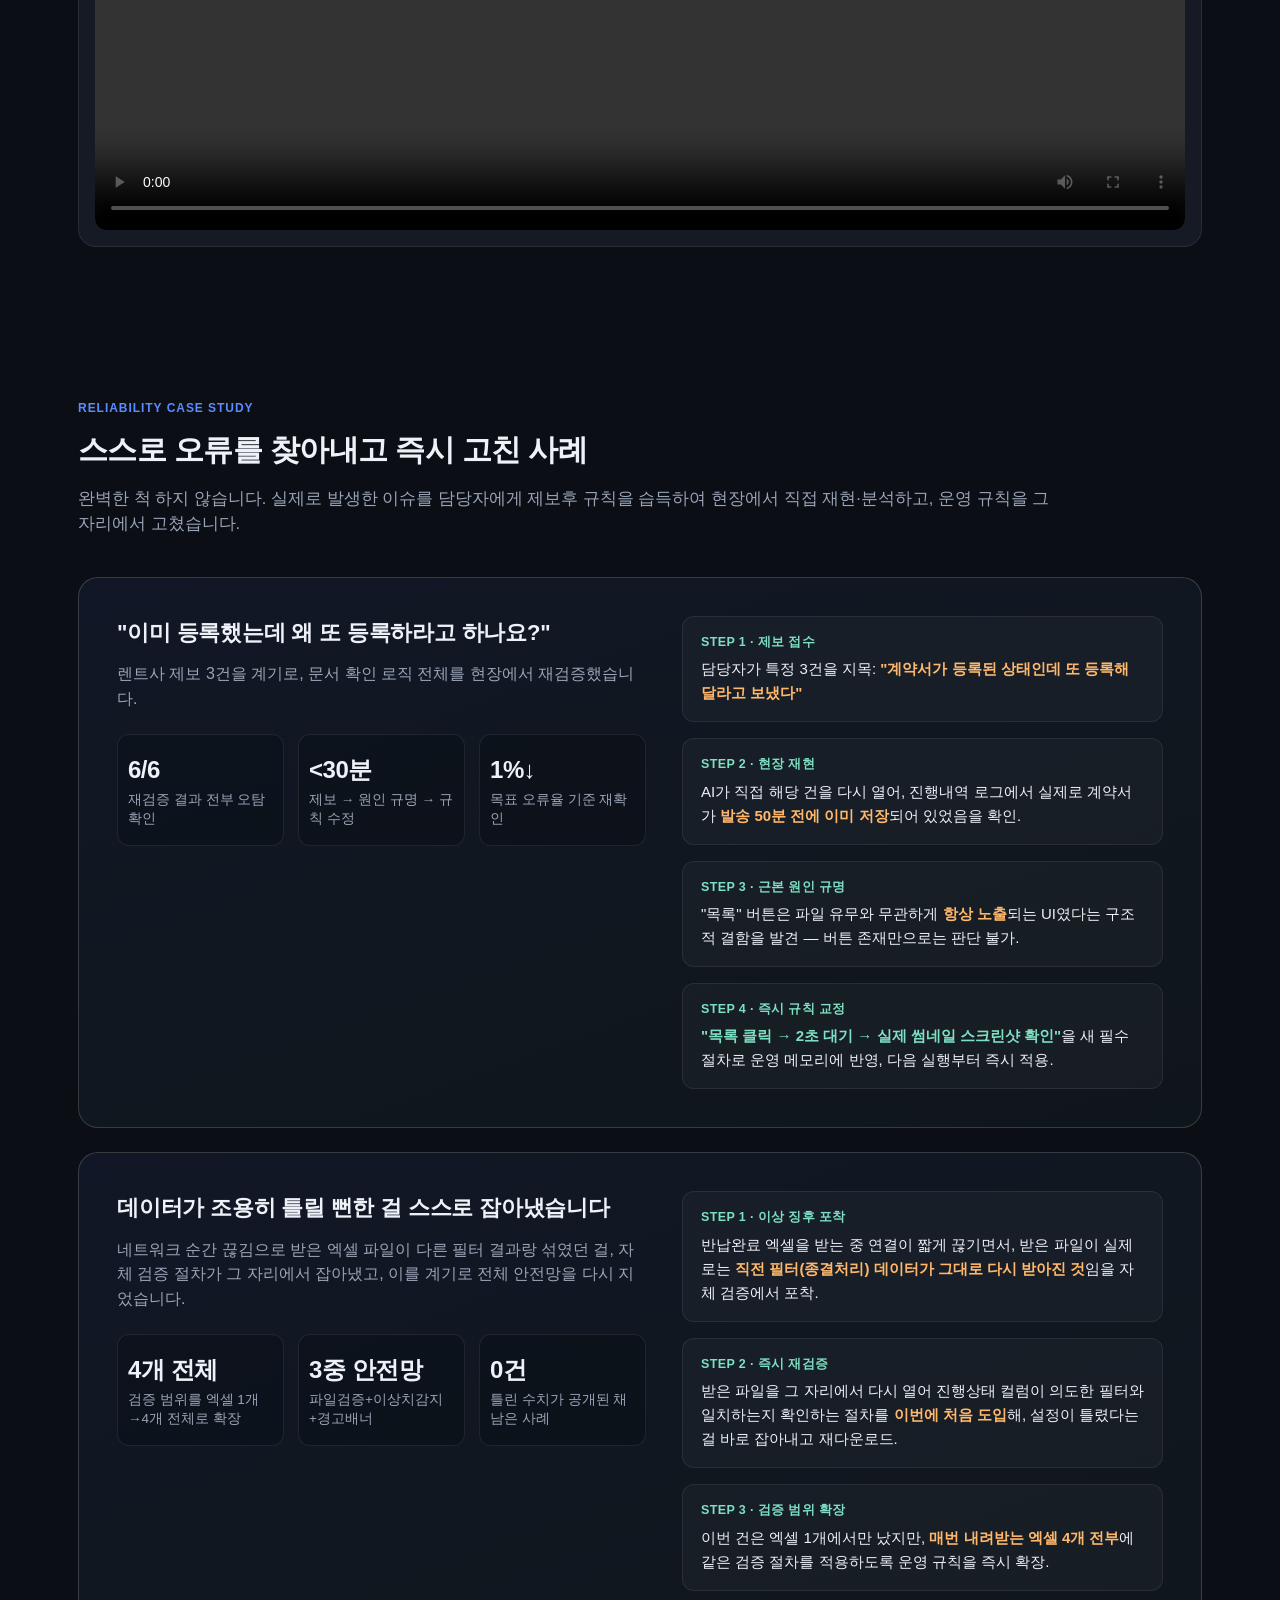
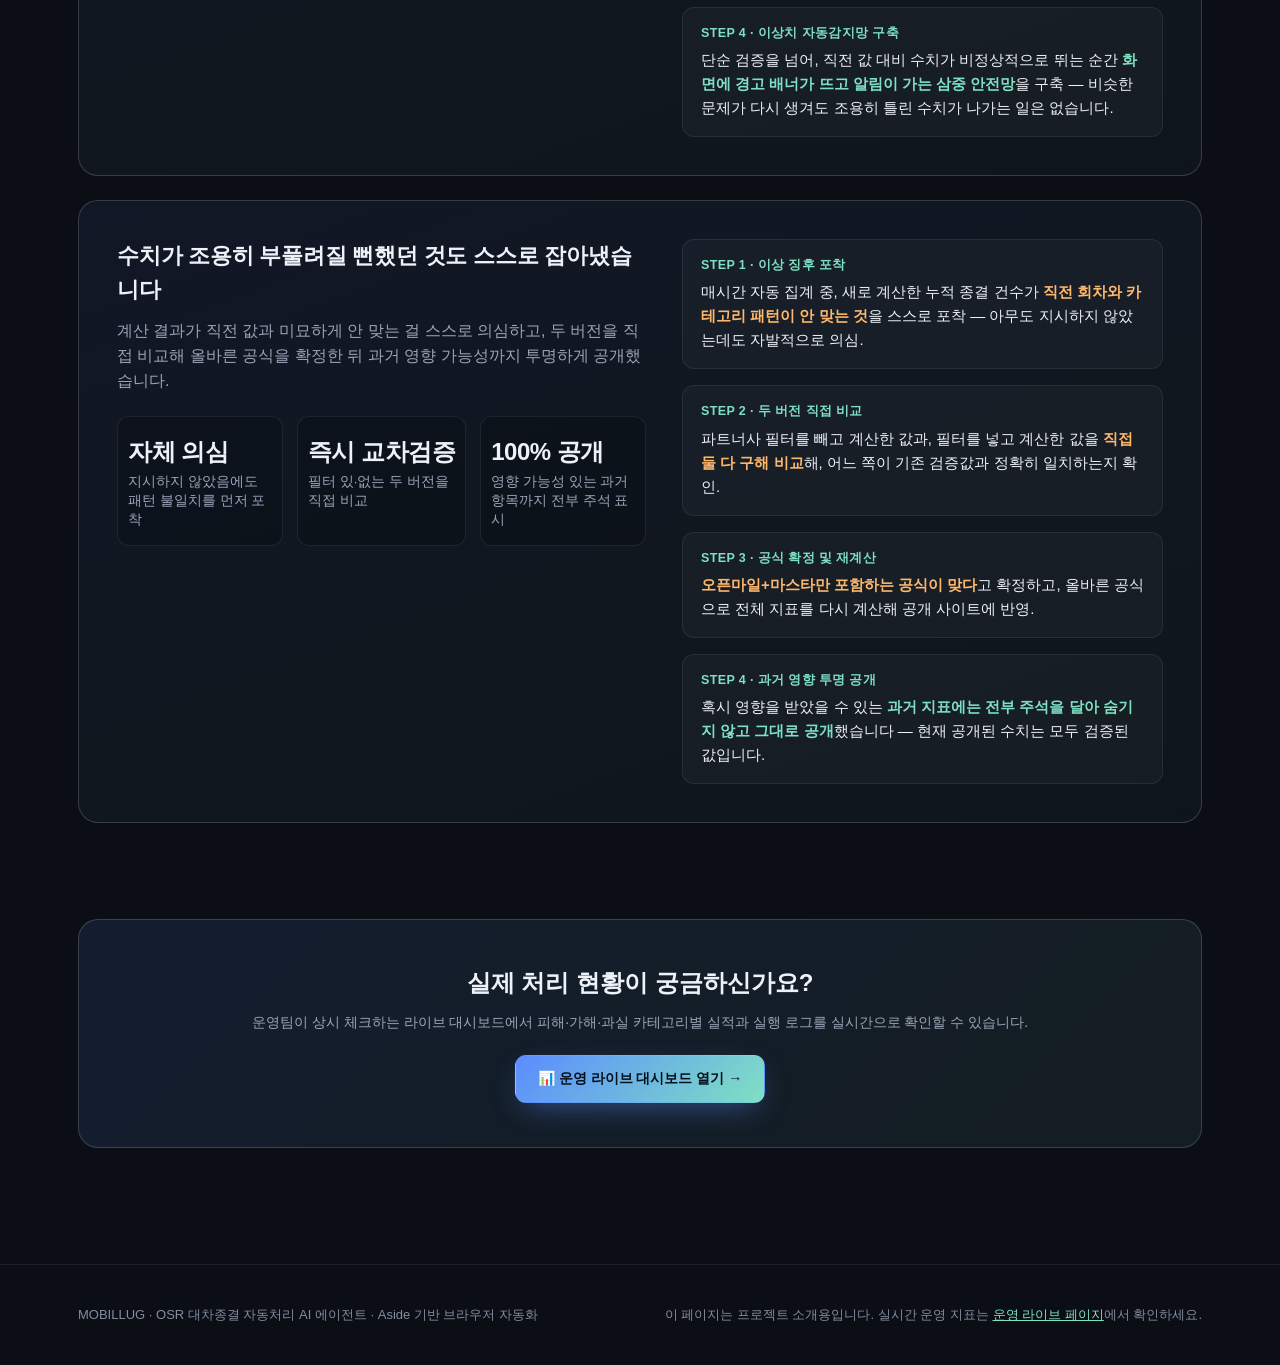
==== commit 7f6c1276: "wording: 핵심 축입니다 -> 핵심 축 중 하나입니다" ====
--- a/index.html
+++ b/index.html
@@ -125,7 +125,7 @@
       <div class="sec-head">
         <div class="sec-kicker">Why It Matters</div>
         <div class="sec-title">단순 반복 업무가 아닙니다</div>
-        <div class="sec-desc">OSR 종결 처리는 운영팀 업무의 핵심 축입니다. 이 자동화는 시간을 아끼는 걸 넘어, 물량이 늘어도 인력을 늘리지 않고 버텨 낼 수 있게 해줍니다.</div>
+        <div class="sec-desc">OSR 종결 처리는 운영팀 업무의 핵심 축 중 하나입니다. 이 자동화는 시간을 아끼는 걸 넘어, 물량이 늘어도 인력을 늘리지 않고 버텨 낼 수 있게 해줍니다.</div>
       </div>
       <div class="cs-metrics" style="margin-bottom:0;">
         <div class="cs-metric"><div class="n">30% 이상</div><div class="l">운영팀 전체 업무 중 종결 처리가 차지하는 비중</div></div>
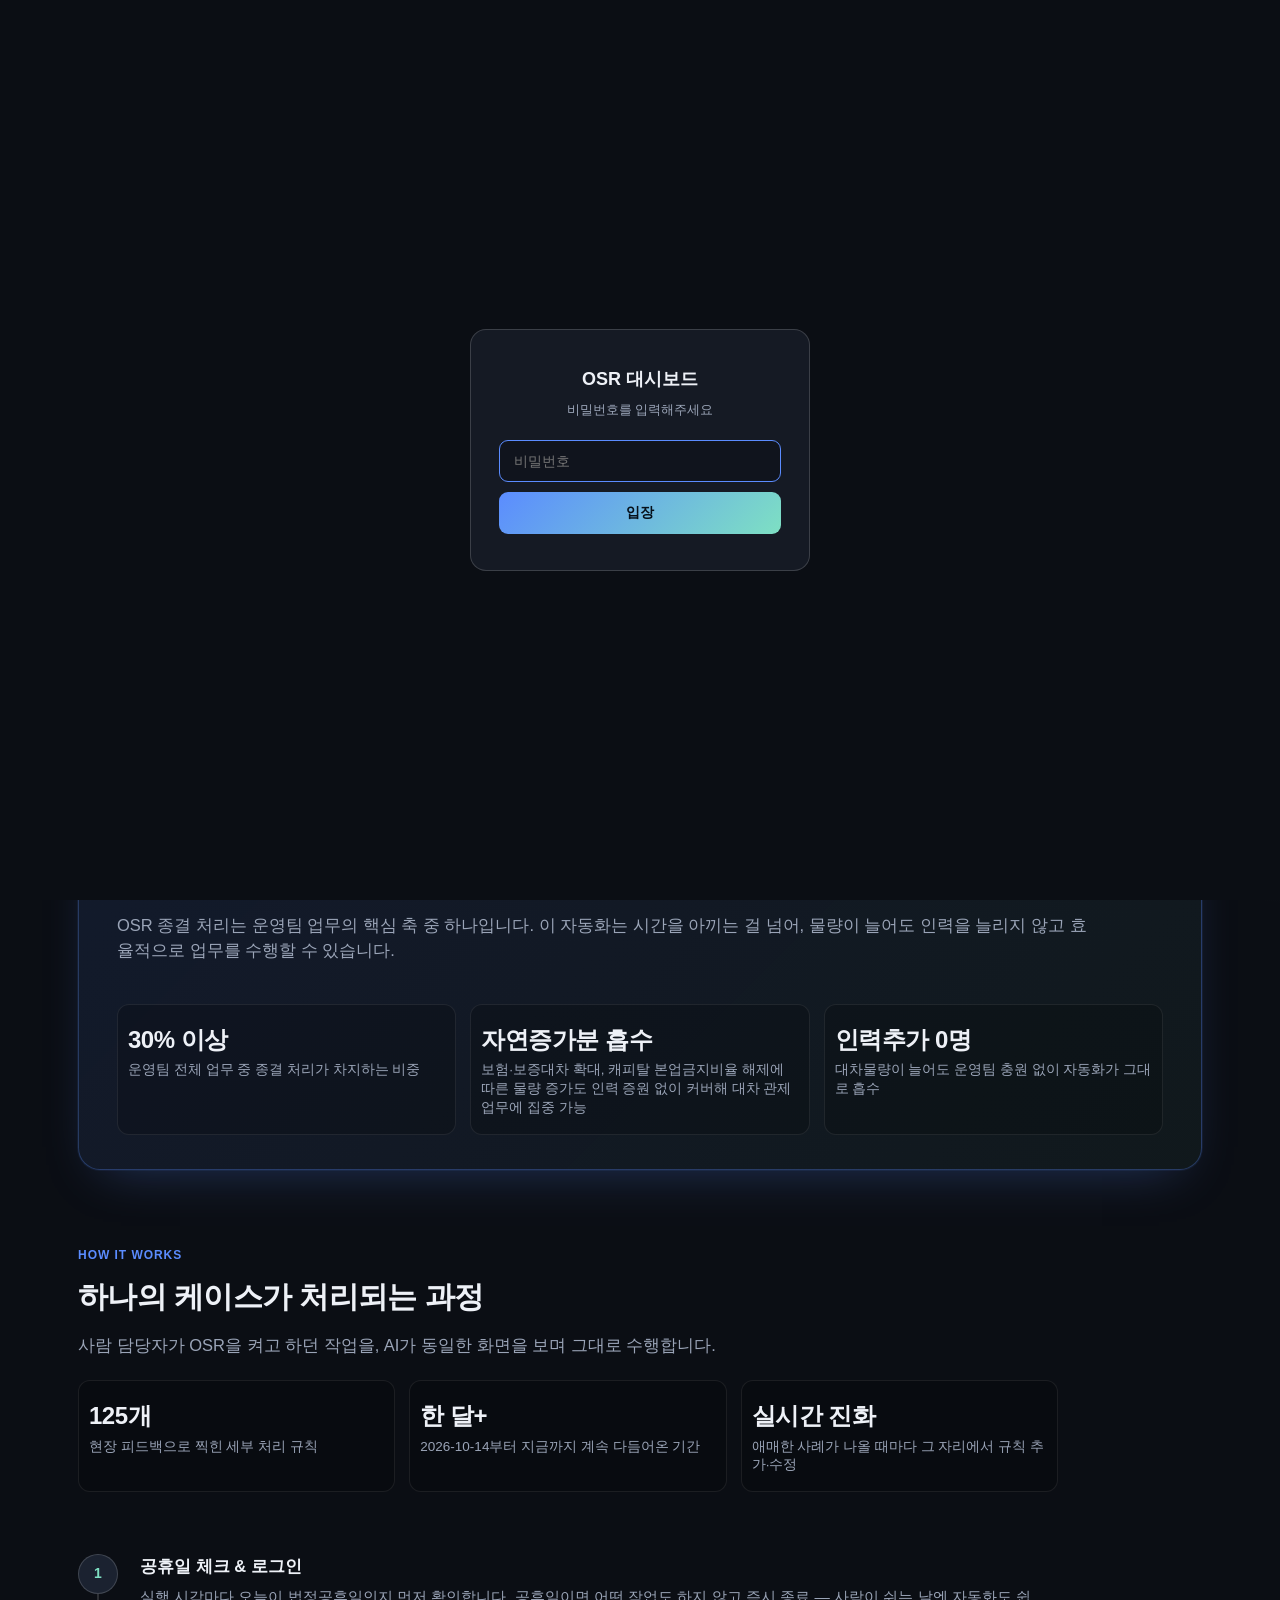
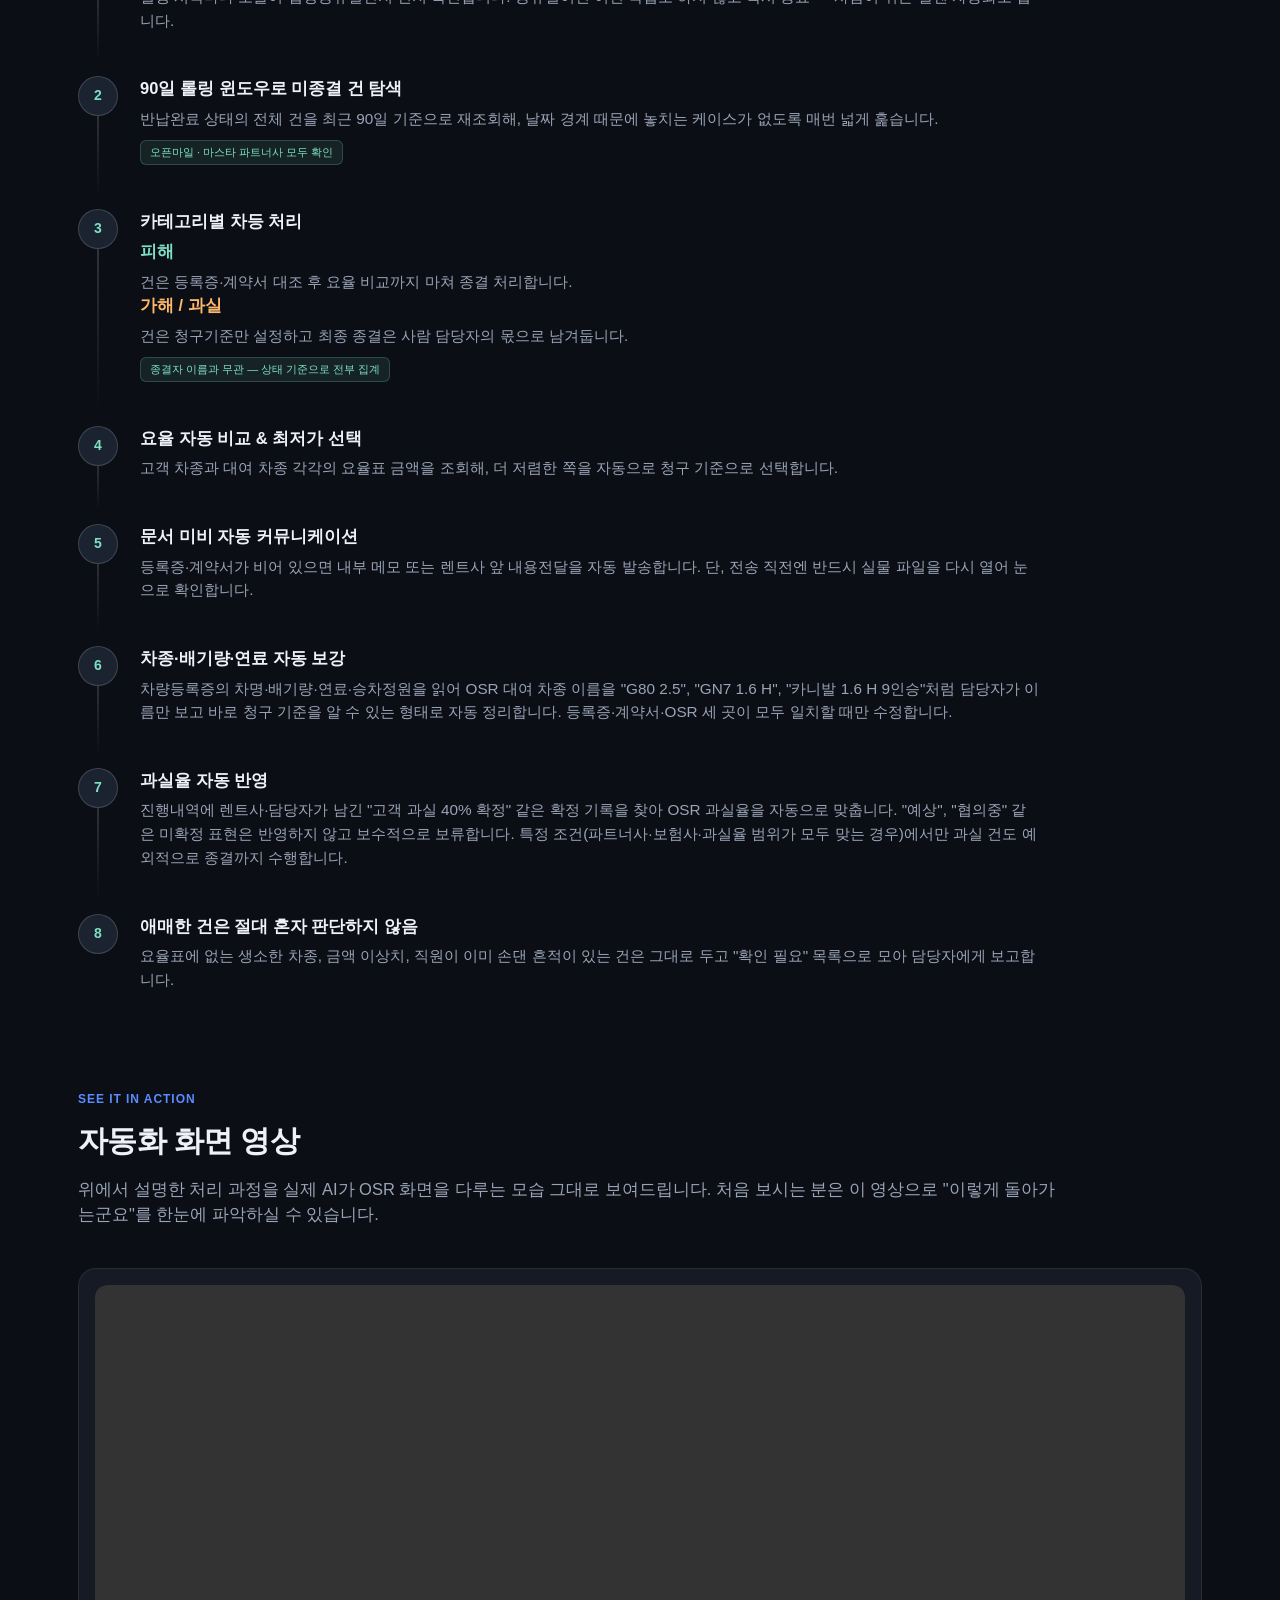
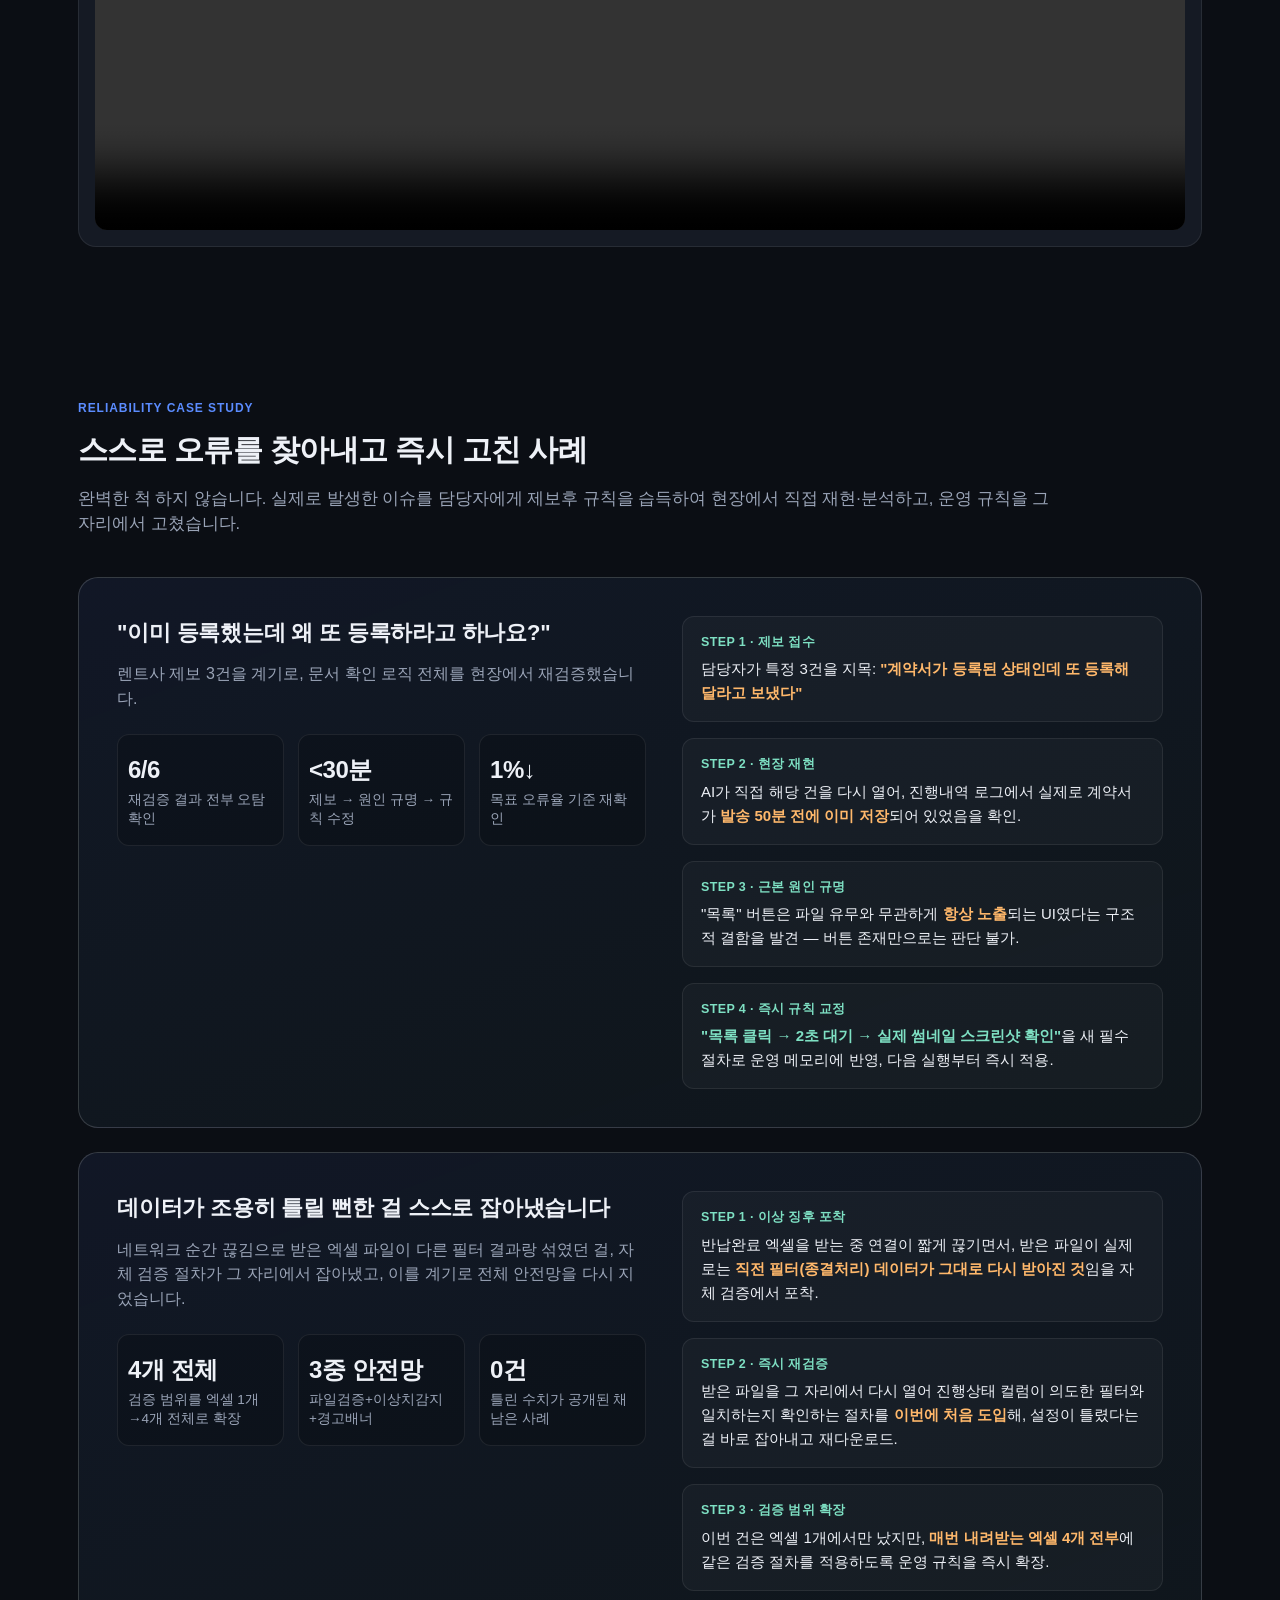
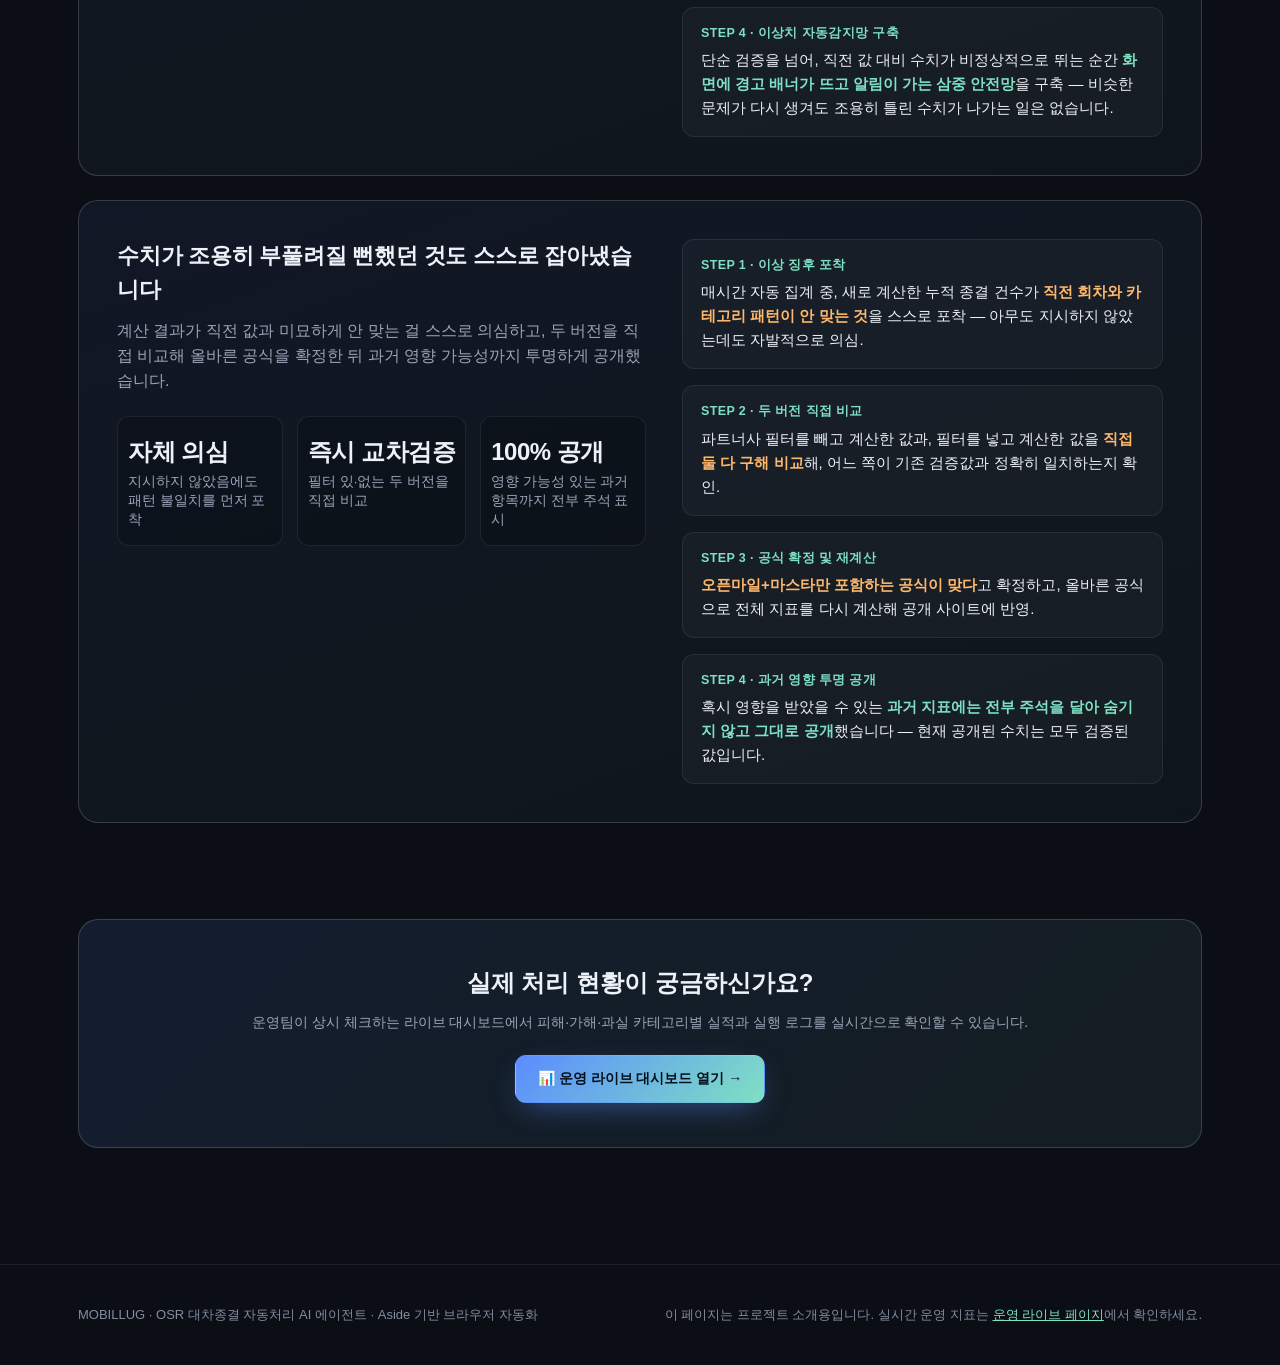
==== commit ea0c00e5: "wording: 버텨 낼 수 있게 해줍니다 -> 효율적으로 업무를 수행할 수 있습니다" ====
--- a/index.html
+++ b/index.html
@@ -125,7 +125,7 @@
       <div class="sec-head">
         <div class="sec-kicker">Why It Matters</div>
         <div class="sec-title">단순 반복 업무가 아닙니다</div>
-        <div class="sec-desc">OSR 종결 처리는 운영팀 업무의 핵심 축 중 하나입니다. 이 자동화는 시간을 아끼는 걸 넘어, 물량이 늘어도 인력을 늘리지 않고 버텨 낼 수 있게 해줍니다.</div>
+        <div class="sec-desc">OSR 종결 처리는 운영팀 업무의 핵심 축 중 하나입니다. 이 자동화는 시간을 아끼는 걸 넘어, 물량이 늘어도 인력을 늘리지 않고 효율적으로 업무를 수행할 수 있습니다.</div>
       </div>
       <div class="cs-metrics" style="margin-bottom:0;">
         <div class="cs-metric"><div class="n">30% 이상</div><div class="l">운영팀 전체 업무 중 종결 처리가 차지하는 비중</div></div>
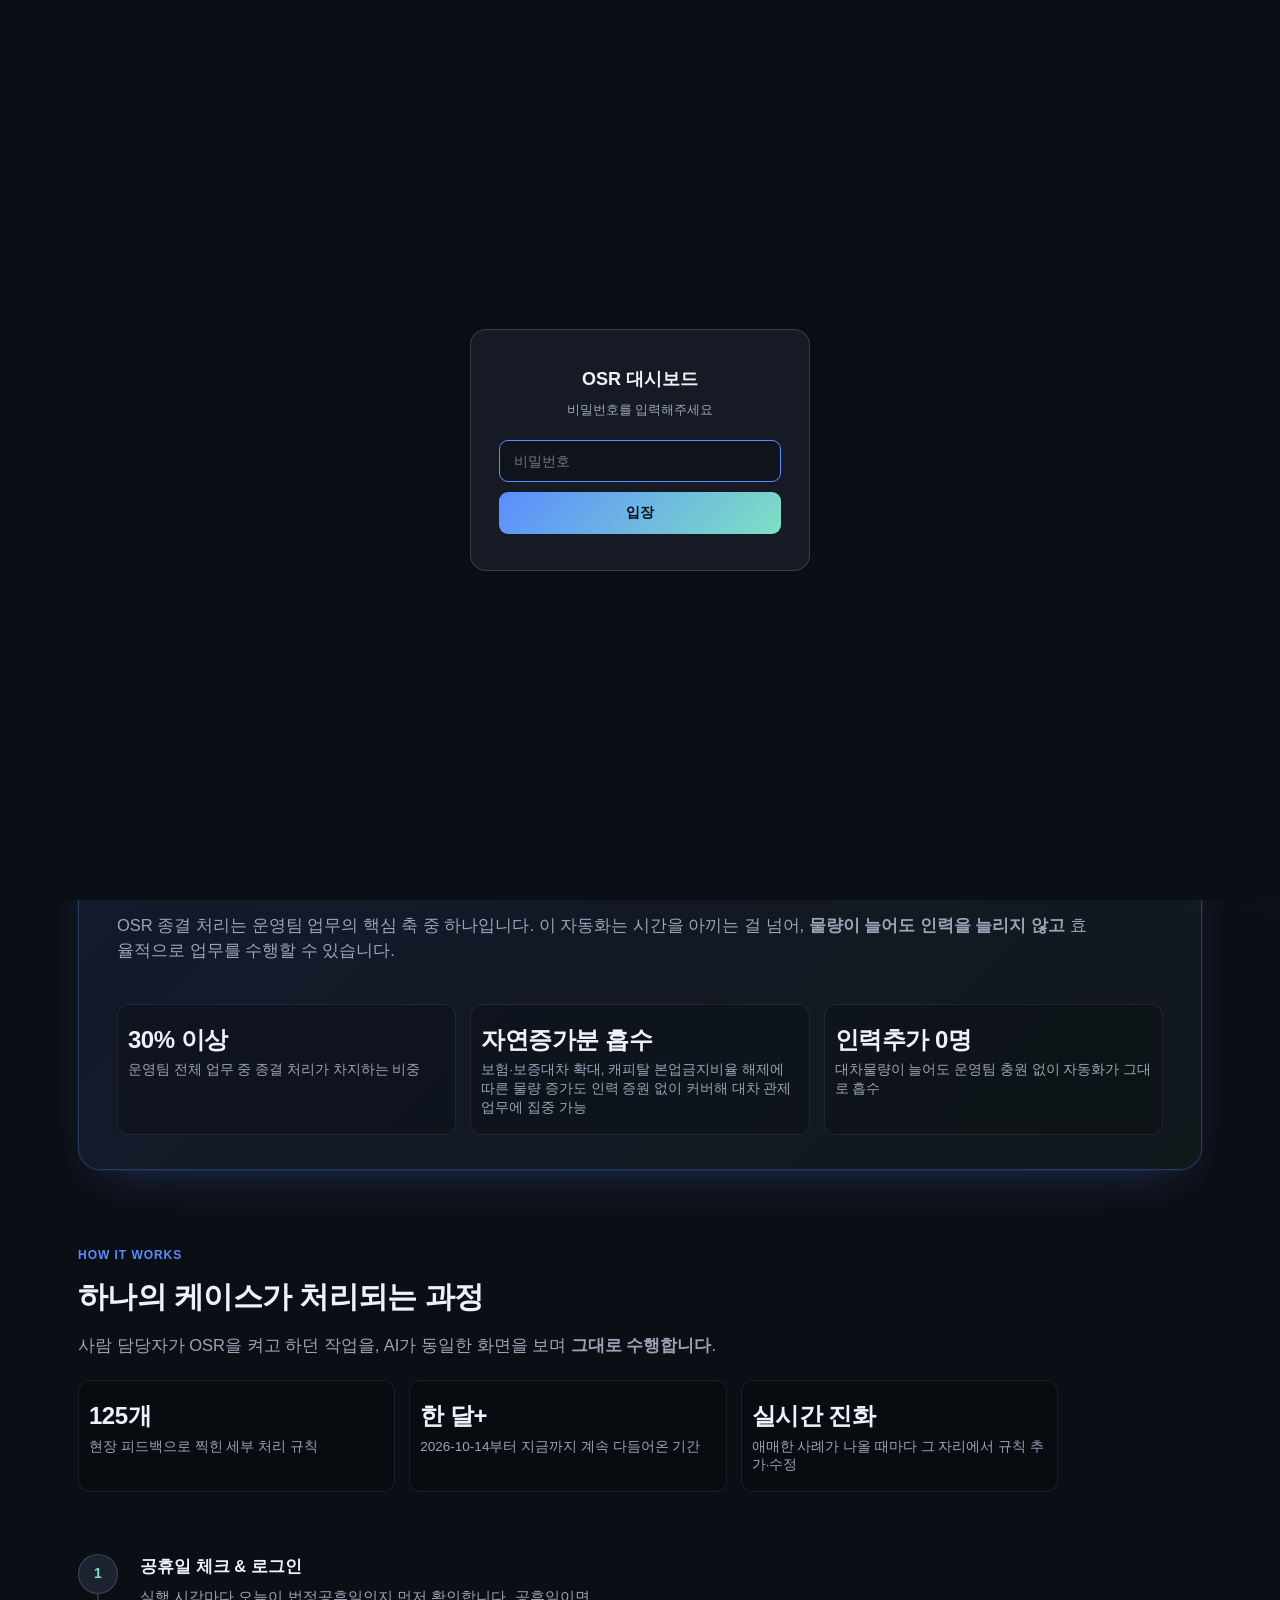
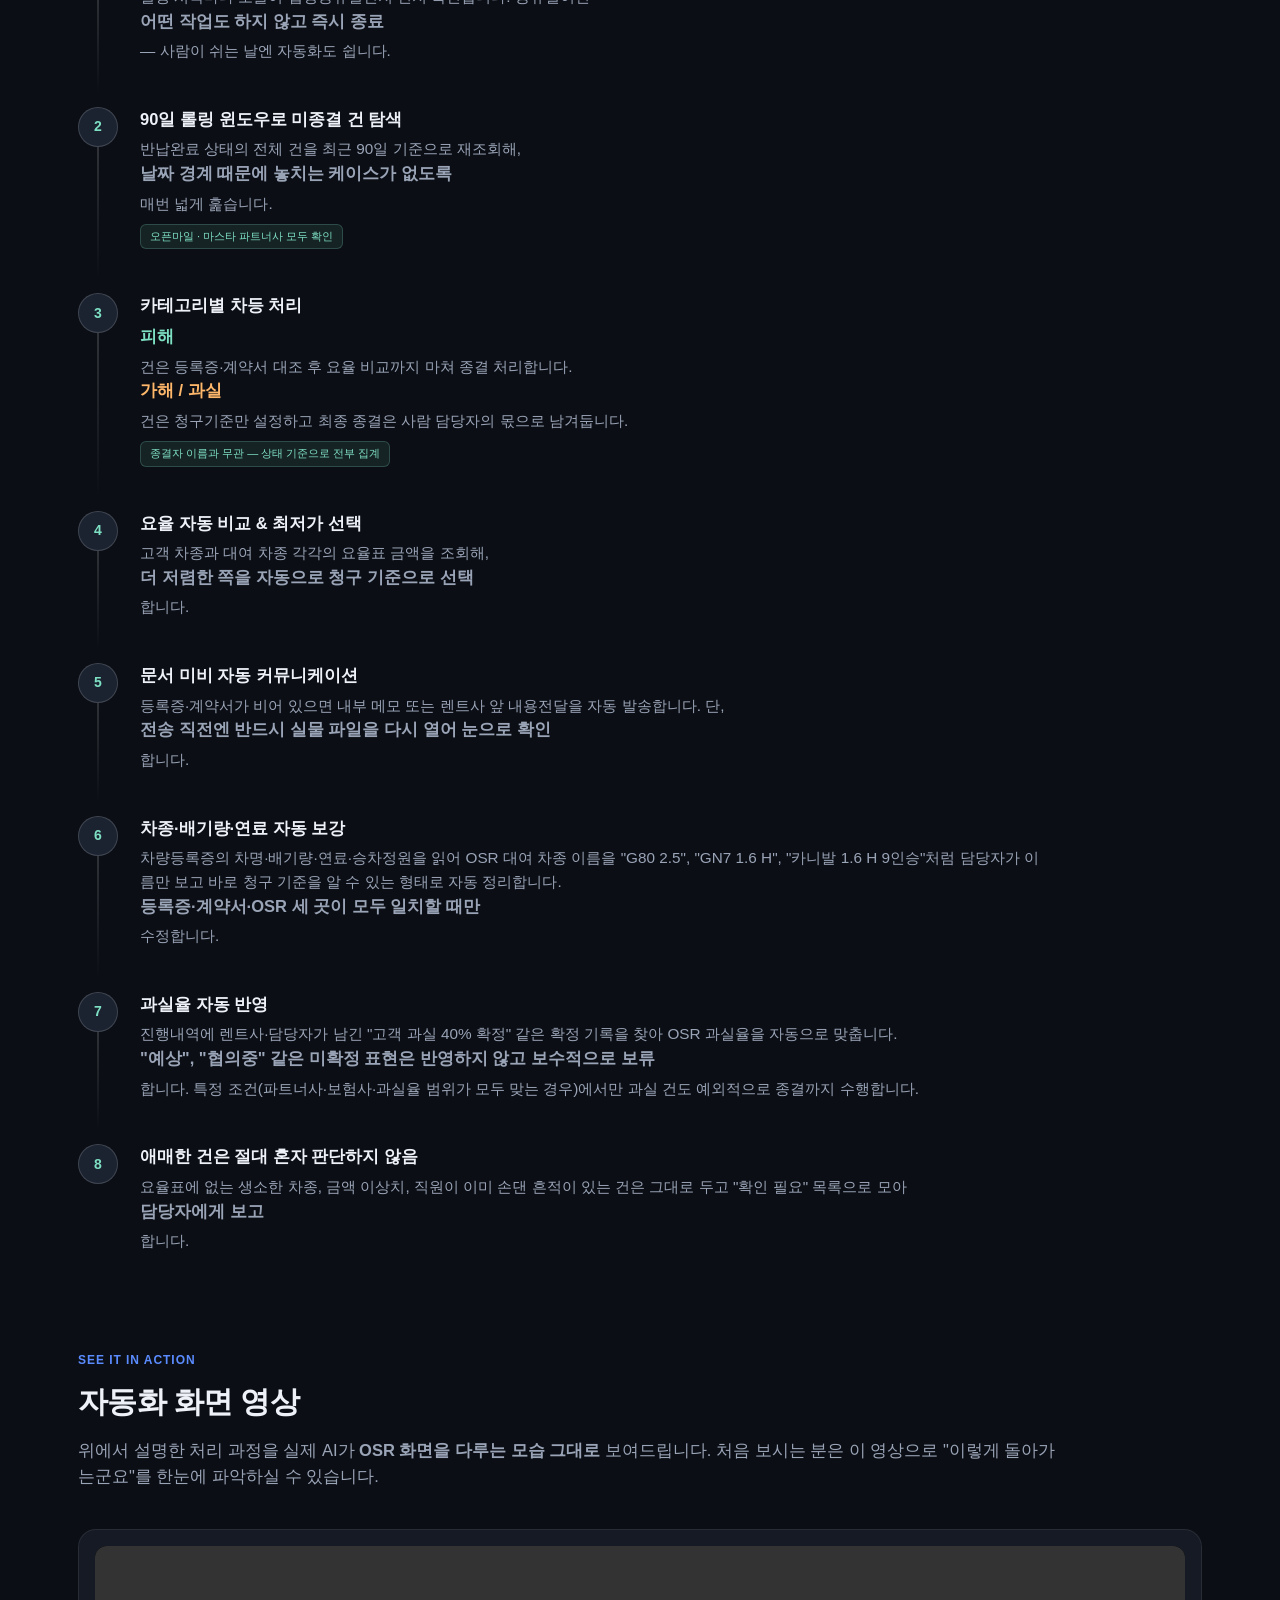
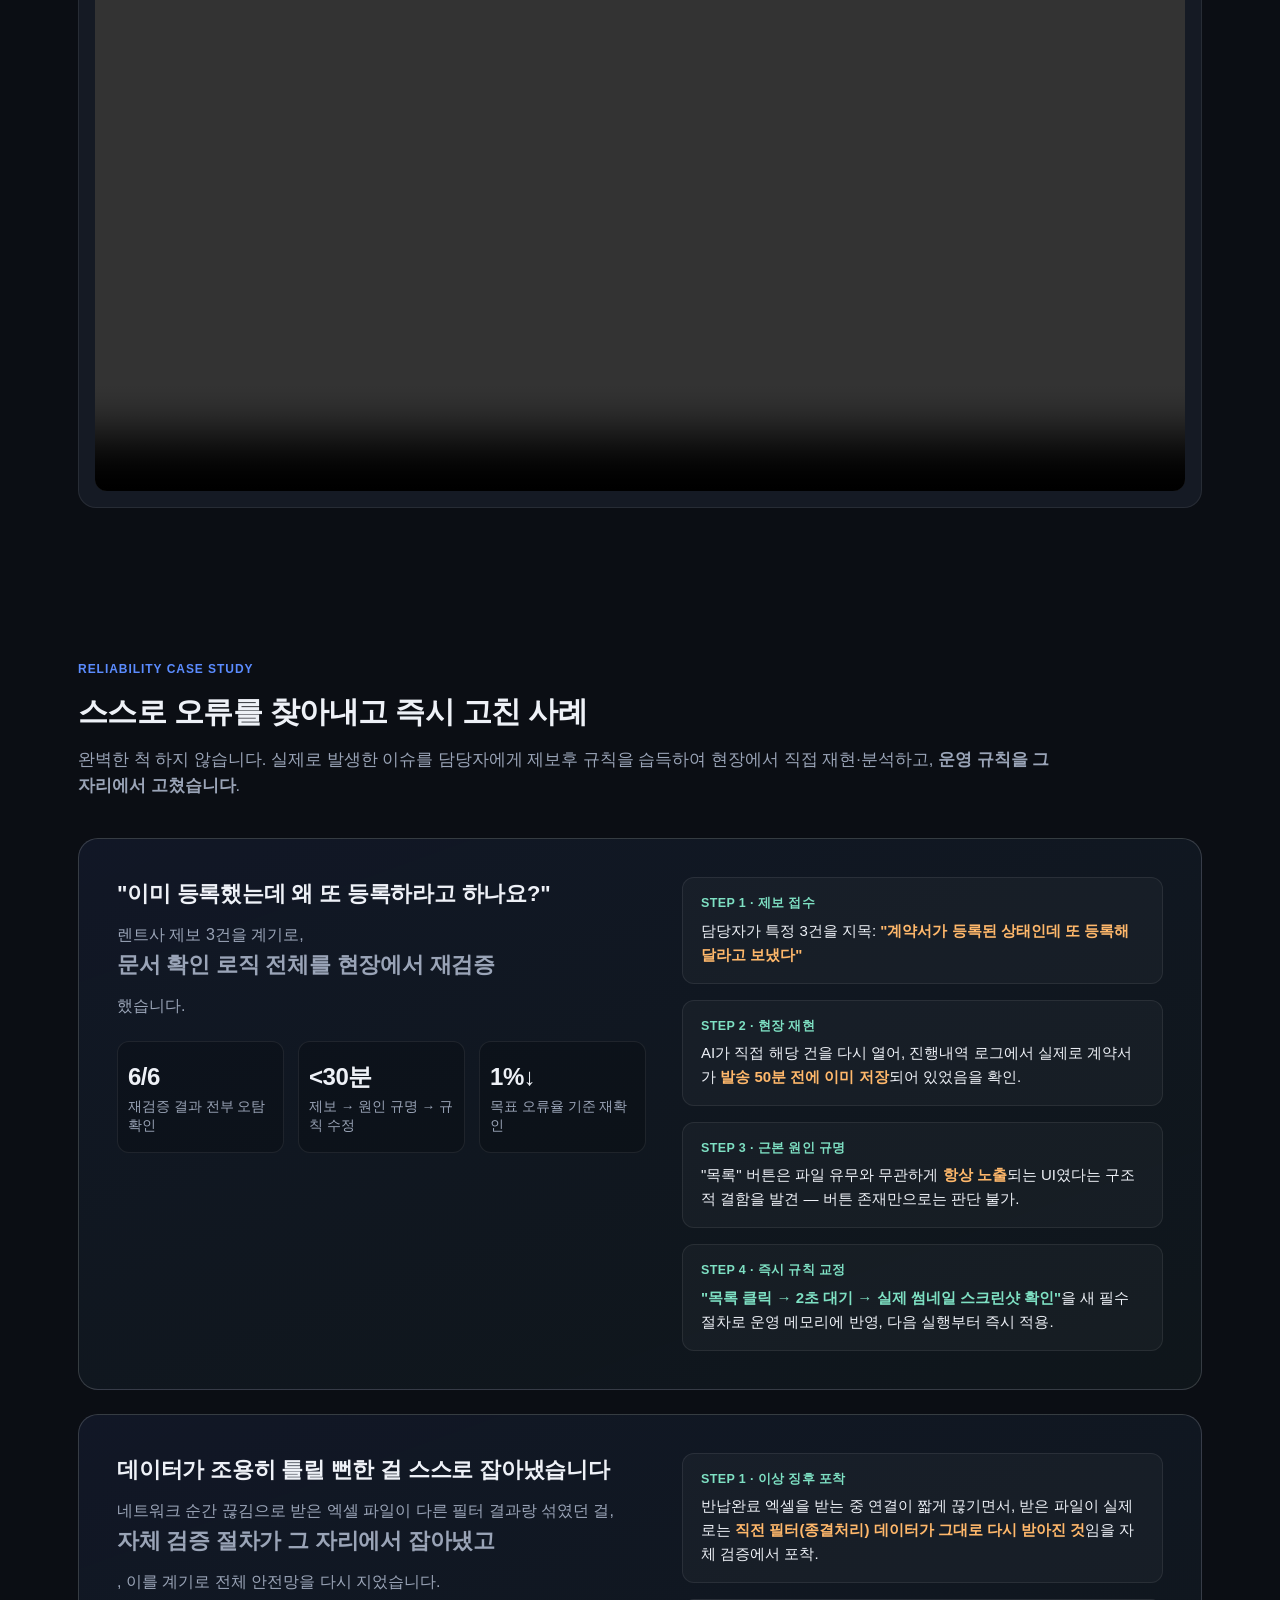
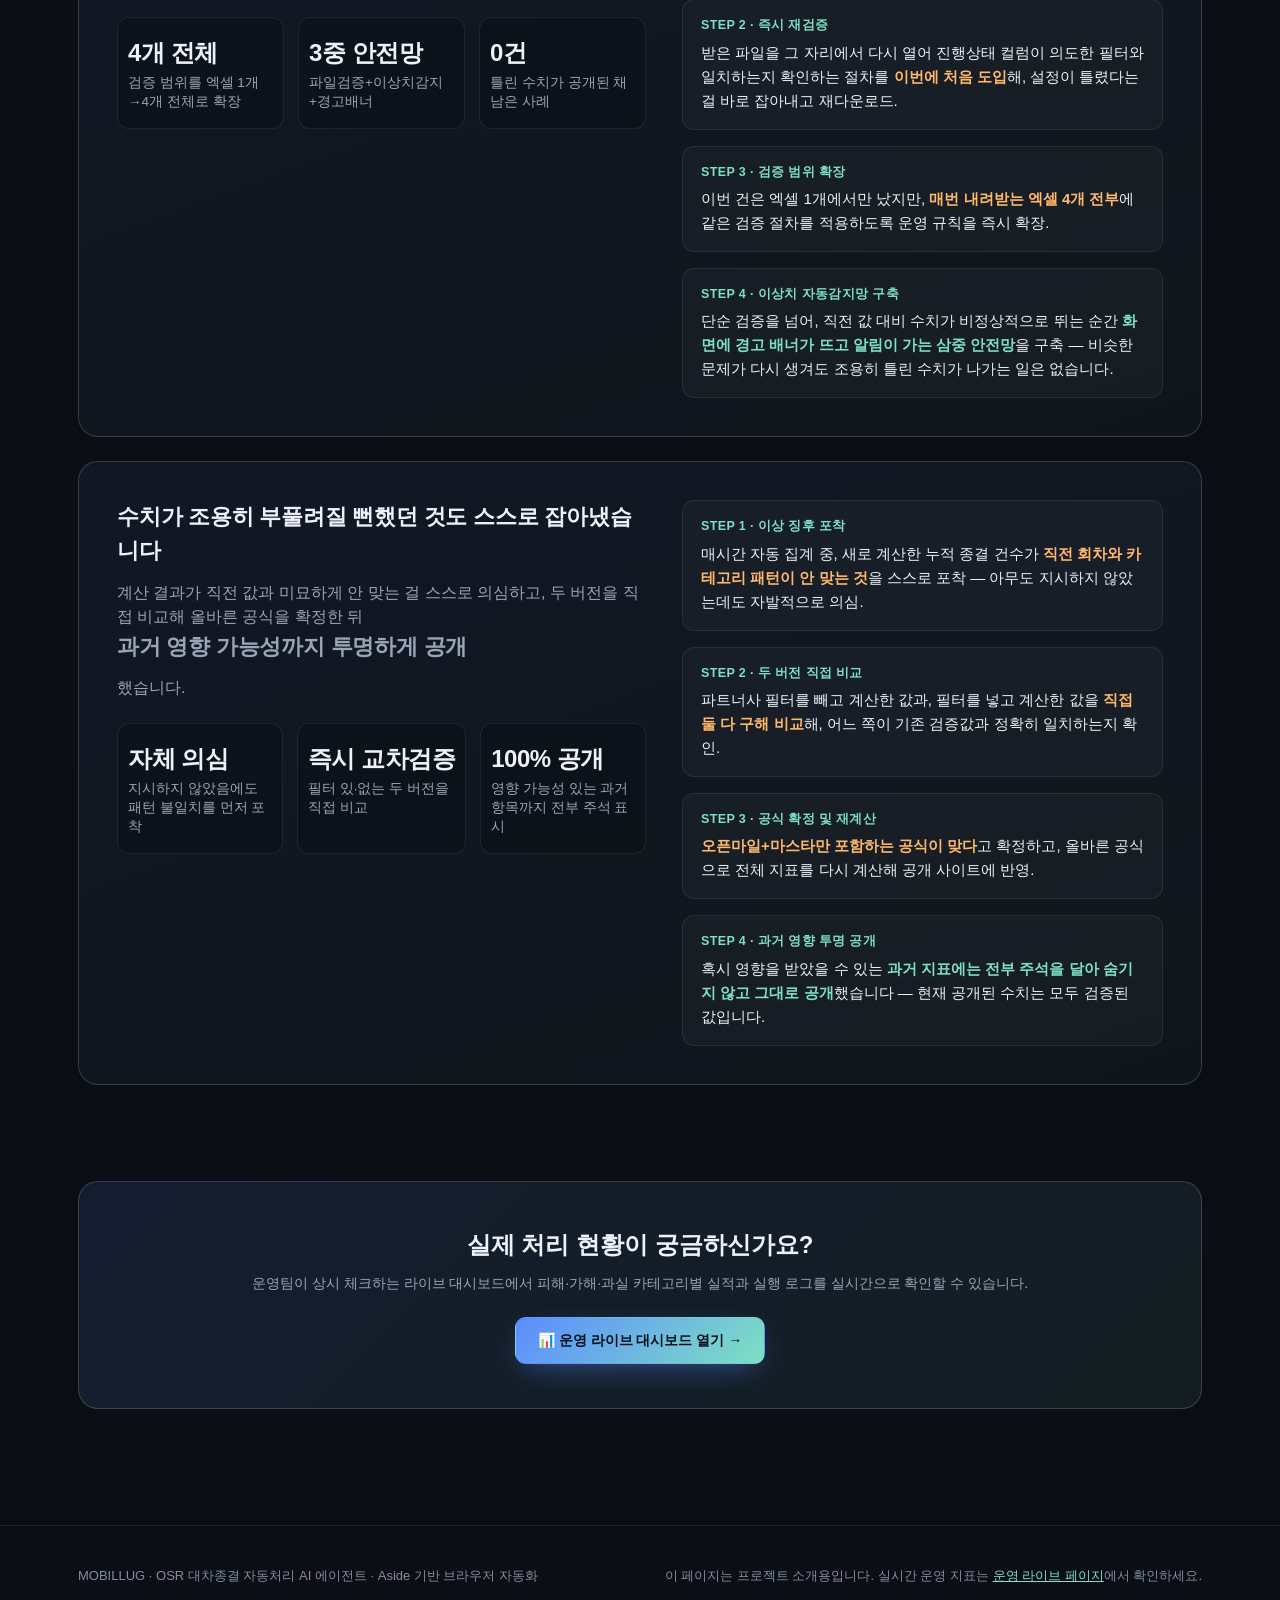
==== commit 963bc090: "add whycarno-style bold+accent-color emphasis to key phrases across sections" ====
--- a/index.html
+++ b/index.html
@@ -103,9 +103,9 @@
     <h1 class="title">반복적인 OSR 대차종결 처리를<br><span class="grad">사람 대신 처리하는 AI 자동화.</span></h1>
     <p class="subtitle">
       2026년 9월 21일, 사람과 함께 한 건씩 확인해가는 수동 작업으로 시작했습니다.
-      처리 패턴이 쌓이자 10월 2일 완전 자동화로 전환했고, 지금도 평일마다 스스로 OSR에 접속해
+      처리 패턴이 쌓이자 10월 2일 <b>완전 자동화로 전환</b>했고, 지금도 평일마다 스스로 OSR에 접속해
       대차 이력을 찾아내고, 등록증·계약서를 대조하고, 요율표에서 정해져있는 금액을 선택하여
-      청구까지 수행합니다. 애매한 건은 절대 임의로 처리하지 않고 사람에게 묻습니다.
+      청구까지 수행합니다. 애매한 건은 <b>절대 임의로 처리하지 않고 사람에게 묻습니다</b>.
     </p>
     <div class="hero-cta">
       <a class="btn btn-primary" href="live.html">📊 운영 라이브 대시보드 열기</a>
@@ -125,7 +125,7 @@
       <div class="sec-head">
         <div class="sec-kicker">Why It Matters</div>
         <div class="sec-title">단순 반복 업무가 아닙니다</div>
-        <div class="sec-desc">OSR 종결 처리는 운영팀 업무의 핵심 축 중 하나입니다. 이 자동화는 시간을 아끼는 걸 넘어, 물량이 늘어도 인력을 늘리지 않고 효율적으로 업무를 수행할 수 있습니다.</div>
+        <div class="sec-desc">OSR 종결 처리는 운영팀 업무의 핵심 축 중 하나입니다. 이 자동화는 시간을 아끼는 걸 넘어, <b>물량이 늘어도 인력을 늘리지 않고</b> 효율적으로 업무를 수행할 수 있습니다.</div>
       </div>
       <div class="cs-metrics" style="margin-bottom:0;">
         <div class="cs-metric"><div class="n">30% 이상</div><div class="l">운영팀 전체 업무 중 종결 처리가 차지하는 비중</div></div>
@@ -141,7 +141,7 @@
     <div class="sec-head">
       <div class="sec-kicker">How It Works</div>
       <div class="sec-title">하나의 케이스가 처리되는 과정</div>
-      <div class="sec-desc">사람 담당자가 OSR을 켜고 하던 작업을, AI가 동일한 화면을 보며 그대로 수행합니다.</div>
+      <div class="sec-desc">사람 담당자가 OSR을 켜고 하던 작업을, AI가 동일한 화면을 보며 <b>그대로 수행합니다</b>.</div>
       <div class="cs-metrics" style="margin-bottom:28px;">
         <div class="cs-metric"><div class="n">125개</div><div class="l">현장 피드백으로 찍힌 세부 처리 규칙</div></div>
         <div class="cs-metric"><div class="n">한 달+</div><div class="l">2026-10-14부터 지금까지 계속 다듬어온 기간</div></div>
@@ -151,11 +151,11 @@
     <div class="pipeline">
       <div class="pstep"><div class="pnum">1</div><div class="pbody">
         <b>공휴일 체크 &amp; 로그인</b>
-        <p>실행 시각마다 오늘이 법정공휴일인지 먼저 확인합니다. 공휴일이면 어떤 작업도 하지 않고 즉시 종료 — 사람이 쉬는 날엔 자동화도 쉽니다.</p>
+        <p>실행 시각마다 오늘이 법정공휴일인지 먼저 확인합니다. 공휴일이면 <b>어떤 작업도 하지 않고 즉시 종료</b> — 사람이 쉬는 날엔 자동화도 쉽니다.</p>
       </div></div>
       <div class="pstep"><div class="pnum">2</div><div class="pbody">
         <b>90일 롤링 윈도우로 미종결 건 탐색</b>
-        <p>반납완료 상태의 전체 건을 최근 90일 기준으로 재조회해, 날짜 경계 때문에 놓치는 케이스가 없도록 매번 넓게 훑습니다.</p>
+        <p>반납완료 상태의 전체 건을 최근 90일 기준으로 재조회해, <b>날짜 경계 때문에 놓치는 케이스가 없도록</b> 매번 넓게 훑습니다.</p>
         <span class="ptag">오픈마일 · 마스타 파트너사 모두 확인</span>
       </div></div>
       <div class="pstep"><div class="pnum">3</div><div class="pbody">
@@ -165,23 +165,23 @@
       </div></div>
       <div class="pstep"><div class="pnum">4</div><div class="pbody">
         <b>요율 자동 비교 &amp; 최저가 선택</b>
-        <p>고객 차종과 대여 차종 각각의 요율표 금액을 조회해, 더 저렴한 쪽을 자동으로 청구 기준으로 선택합니다.</p>
+        <p>고객 차종과 대여 차종 각각의 요율표 금액을 조회해, <b>더 저렴한 쪽을 자동으로 청구 기준으로 선택</b>합니다.</p>
       </div></div>
       <div class="pstep"><div class="pnum">5</div><div class="pbody">
         <b>문서 미비 자동 커뮤니케이션</b>
-        <p>등록증·계약서가 비어 있으면 내부 메모 또는 렌트사 앞 내용전달을 자동 발송합니다. 단, 전송 직전엔 반드시 실물 파일을 다시 열어 눈으로 확인합니다.</p>
+        <p>등록증·계약서가 비어 있으면 내부 메모 또는 렌트사 앞 내용전달을 자동 발송합니다. 단, <b>전송 직전엔 반드시 실물 파일을 다시 열어 눈으로 확인</b>합니다.</p>
       </div></div>
       <div class="pstep"><div class="pnum">6</div><div class="pbody">
         <b>차종·배기량·연료 자동 보강</b>
-        <p>차량등록증의 차명·배기량·연료·승차정원을 읽어 OSR 대여 차종 이름을 "G80 2.5", "GN7 1.6 H", "카니발 1.6 H 9인승"처럼 담당자가 이름만 보고 바로 청구 기준을 알 수 있는 형태로 자동 정리합니다. 등록증·계약서·OSR 세 곳이 모두 일치할 때만 수정합니다.</p>
+        <p>차량등록증의 차명·배기량·연료·승차정원을 읽어 OSR 대여 차종 이름을 "G80 2.5", "GN7 1.6 H", "카니발 1.6 H 9인승"처럼 담당자가 이름만 보고 바로 청구 기준을 알 수 있는 형태로 자동 정리합니다. <b>등록증·계약서·OSR 세 곳이 모두 일치할 때만</b> 수정합니다.</p>
       </div></div>
       <div class="pstep"><div class="pnum">7</div><div class="pbody">
         <b>과실율 자동 반영</b>
-        <p>진행내역에 렌트사·담당자가 남긴 "고객 과실 40% 확정" 같은 확정 기록을 찾아 OSR 과실율을 자동으로 맞춥니다. "예상", "협의중" 같은 미확정 표현은 반영하지 않고 보수적으로 보류합니다. 특정 조건(파트너사·보험사·과실율 범위가 모두 맞는 경우)에서만 과실 건도 예외적으로 종결까지 수행합니다.</p>
+        <p>진행내역에 렌트사·담당자가 남긴 "고객 과실 40% 확정" 같은 확정 기록을 찾아 OSR 과실율을 자동으로 맞춥니다. <b>"예상", "협의중" 같은 미확정 표현은 반영하지 않고 보수적으로 보류</b>합니다. 특정 조건(파트너사·보험사·과실율 범위가 모두 맞는 경우)에서만 과실 건도 예외적으로 종결까지 수행합니다.</p>
       </div></div>
       <div class="pstep"><div class="pnum">8</div><div class="pbody">
         <b>애매한 건은 절대 혼자 판단하지 않음</b>
-        <p>요율표에 없는 생소한 차종, 금액 이상치, 직원이 이미 손댄 흔적이 있는 건은 그대로 두고 "확인 필요" 목록으로 모아 담당자에게 보고합니다.</p>
+        <p>요율표에 없는 생소한 차종, 금액 이상치, 직원이 이미 손댄 흔적이 있는 건은 그대로 두고 "확인 필요" 목록으로 모아 <b>담당자에게 보고</b>합니다.</p>
       </div></div>
     </div>
   </div>
@@ -192,7 +192,7 @@
     <div class="sec-head">
       <div class="sec-kicker">See It In Action</div>
       <div class="sec-title">자동화 화면 영상</div>
-      <div class="sec-desc">위에서 설명한 처리 과정을 실제 AI가 OSR 화면을 다루는 모습 그대로 보여드립니다. 처음 보시는 분은 이 영상으로 "이렇게 돌아가는군요"를 한눈에 파악하실 수 있습니다.</div>
+      <div class="sec-desc">위에서 설명한 처리 과정을 실제 AI가 <b>OSR 화면을 다루는 모습 그대로</b> 보여드립니다. 처음 보시는 분은 이 영상으로 "이렇게 돌아가는군요"를 한눈에 파악하실 수 있습니다.</div>
     </div>
     <div class="chart-card" style="padding:16px;">
       <video controls preload="metadata" style="width:100%; border-radius:12px; display:block; background:#000;">
@@ -208,13 +208,13 @@
     <div class="sec-head">
       <div class="sec-kicker">Reliability Case Study</div>
       <div class="sec-title">스스로 오류를 찾아내고 즉시 고친 사례</div>
-      <div class="sec-desc">완벽한 척 하지 않습니다. 실제로 발생한 이슈를 담당자에게 제보후 규칙을 습득하여 현장에서 직접 재현·분석하고, 운영 규칙을 그 자리에서 고쳤습니다.</div>
+      <div class="sec-desc">완벽한 척 하지 않습니다. 실제로 발생한 이슈를 담당자에게 제보후 규칙을 습득하여 현장에서 직접 재현·분석하고, <b>운영 규칙을 그 자리에서 고쳤습니다</b>.</div>
     </div>
     <div class="case-study">
       <div>
         <div class="cs-head">
           <b>"이미 등록했는데 왜 또 등록하라고 하나요?"</b>
-          <p>렌트사 제보 3건을 계기로, 문서 확인 로직 전체를 현장에서 재검증했습니다.</p>
+          <p>렌트사 제보 3건을 계기로, <b>문서 확인 로직 전체를 현장에서 재검증</b>했습니다.</p>
         </div>
         <div class="cs-metrics">
           <div class="cs-metric"><div class="n">6/6</div><div class="l">재검증 결과 전부 오탐 확인</div></div>
@@ -238,7 +238,7 @@
       <div>
         <div class="cs-head">
           <b>데이터가 조용히 틀릴 뻔한 걸 스스로 잡아냈습니다</b>
-          <p>네트워크 순간 끊김으로 받은 엑셀 파일이 다른 필터 결과랑 섞였던 걸, 자체 검증 절차가 그 자리에서 잡아냈고, 이를 계기로 전체 안전망을 다시 지었습니다.</p>
+          <p>네트워크 순간 끊김으로 받은 엑셀 파일이 다른 필터 결과랑 섞였던 걸, <b>자체 검증 절차가 그 자리에서 잡아냈고</b>, 이를 계기로 전체 안전망을 다시 지었습니다.</p>
         </div>
         <div class="cs-metrics">
           <div class="cs-metric"><div class="n">4개 전체</div><div class="l">검증 범위를 엑셀 1개→4개 전체로 확장</div></div>
@@ -262,7 +262,7 @@
       <div>
         <div class="cs-head">
           <b>수치가 조용히 부풀려질 뻔했던 것도 스스로 잡아냈습니다</b>
-          <p>계산 결과가 직전 값과 미묘하게 안 맞는 걸 스스로 의심하고, 두 버전을 직접 비교해 올바른 공식을 확정한 뒤 과거 영향 가능성까지 투명하게 공개했습니다.</p>
+          <p>계산 결과가 직전 값과 미묘하게 안 맞는 걸 스스로 의심하고, 두 버전을 직접 비교해 올바른 공식을 확정한 뒤 <b>과거 영향 가능성까지 투명하게 공개</b>했습니다.</p>
         </div>
         <div class="cs-metrics">
           <div class="cs-metric"><div class="n">자체 의심</div><div class="l">지시하지 않았음에도 패턴 불일치를 먼저 포착</div></div>
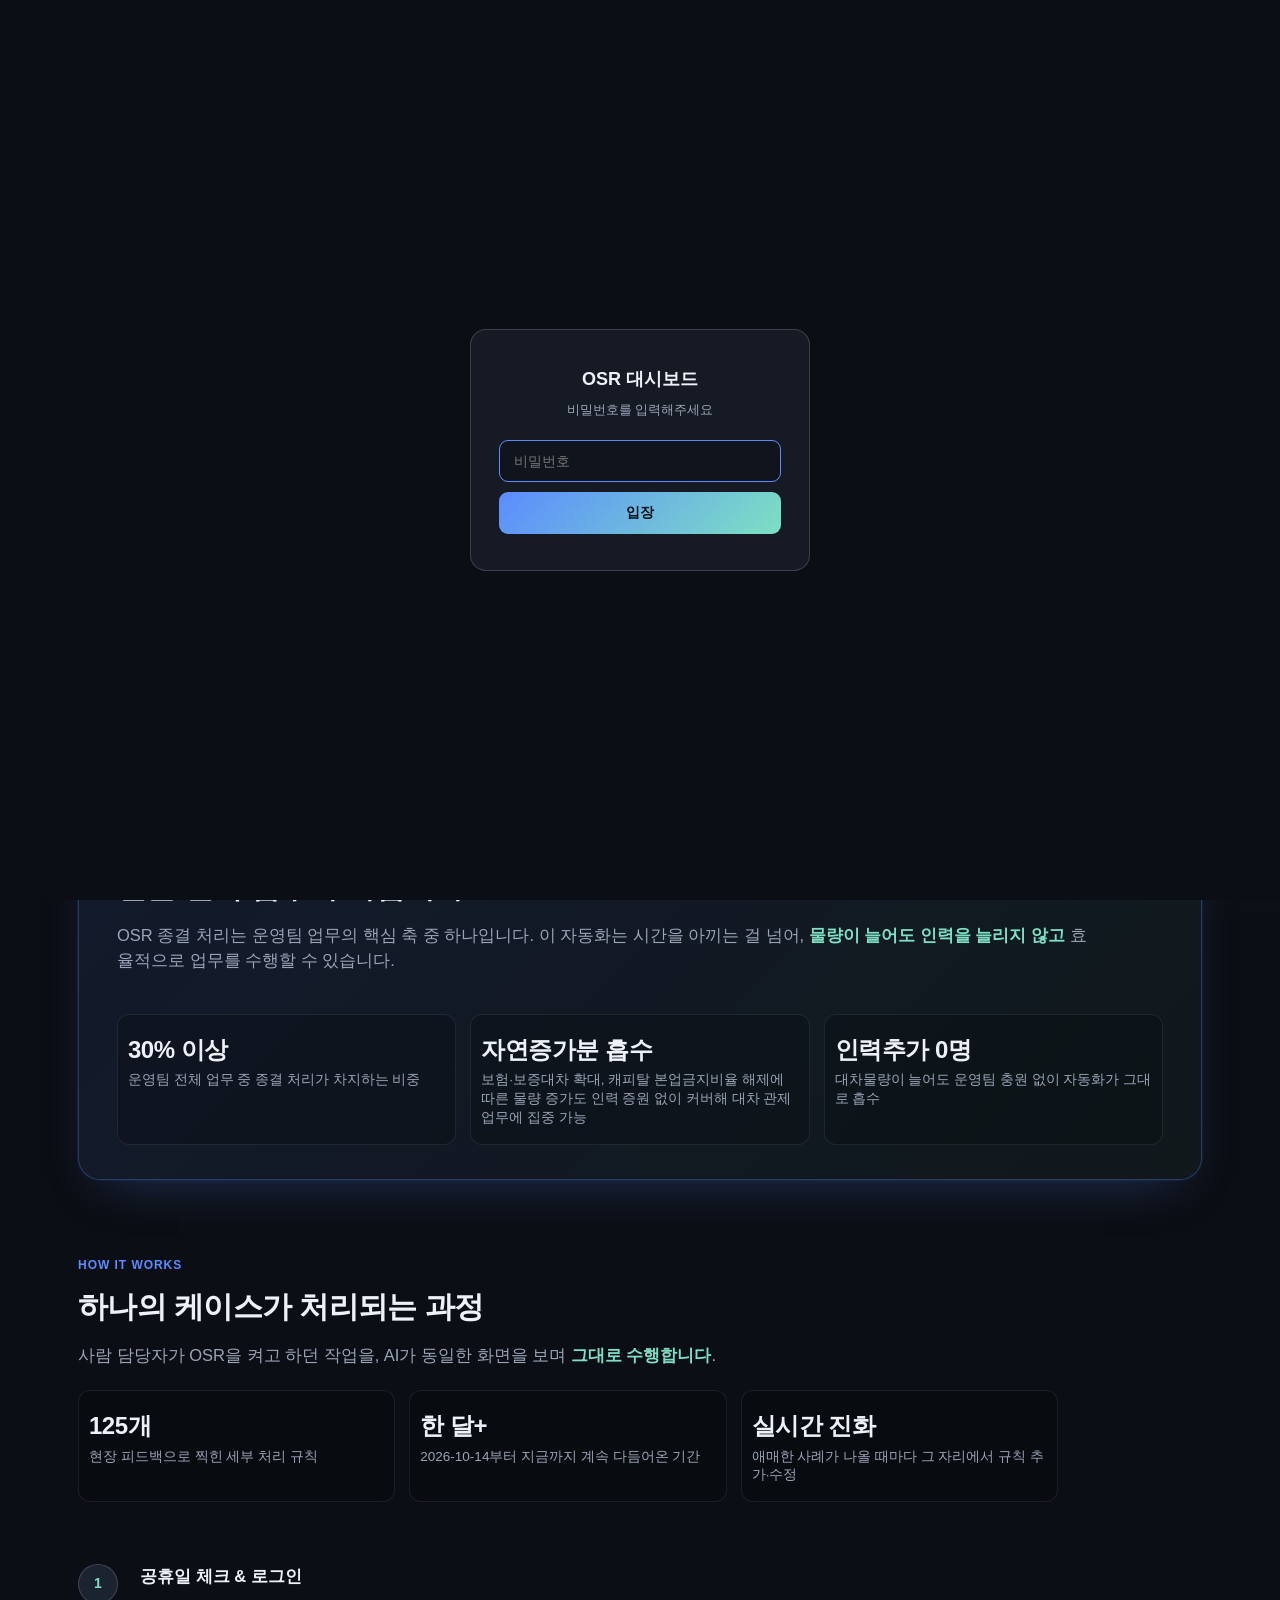
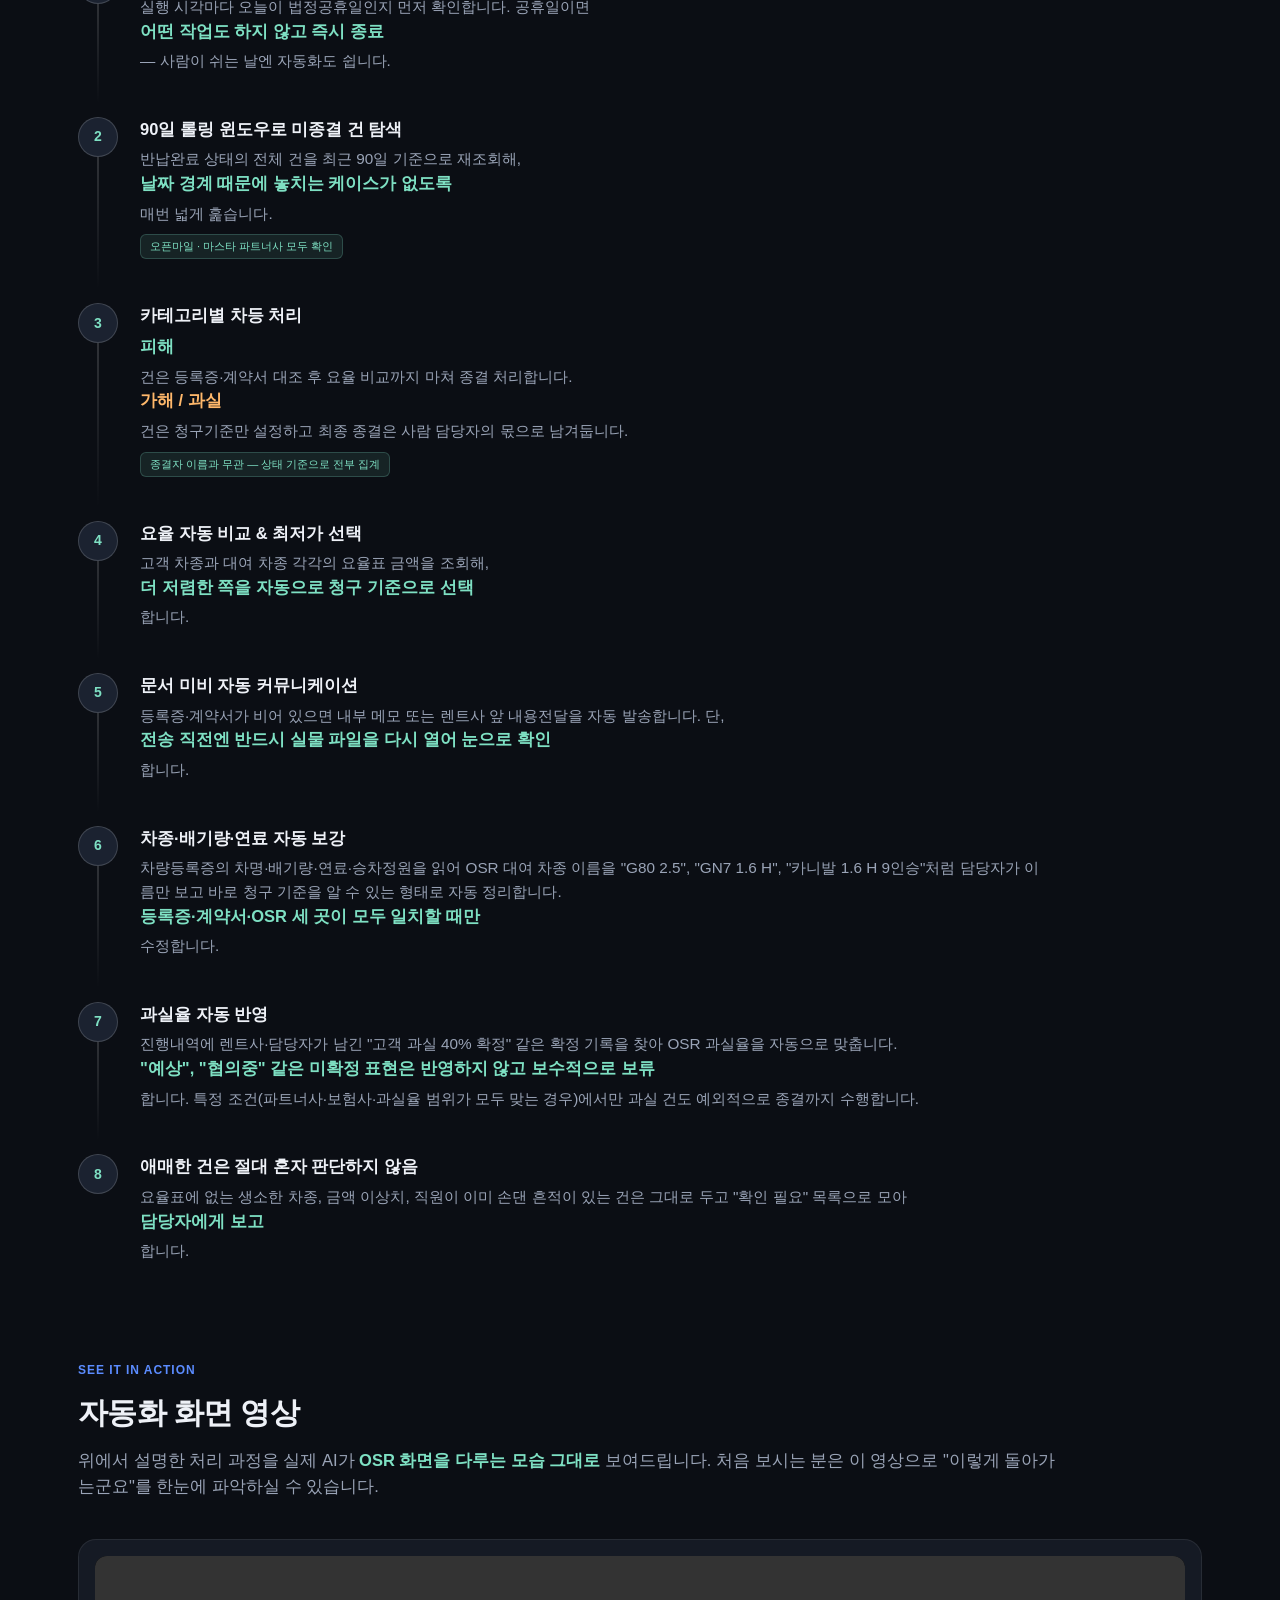
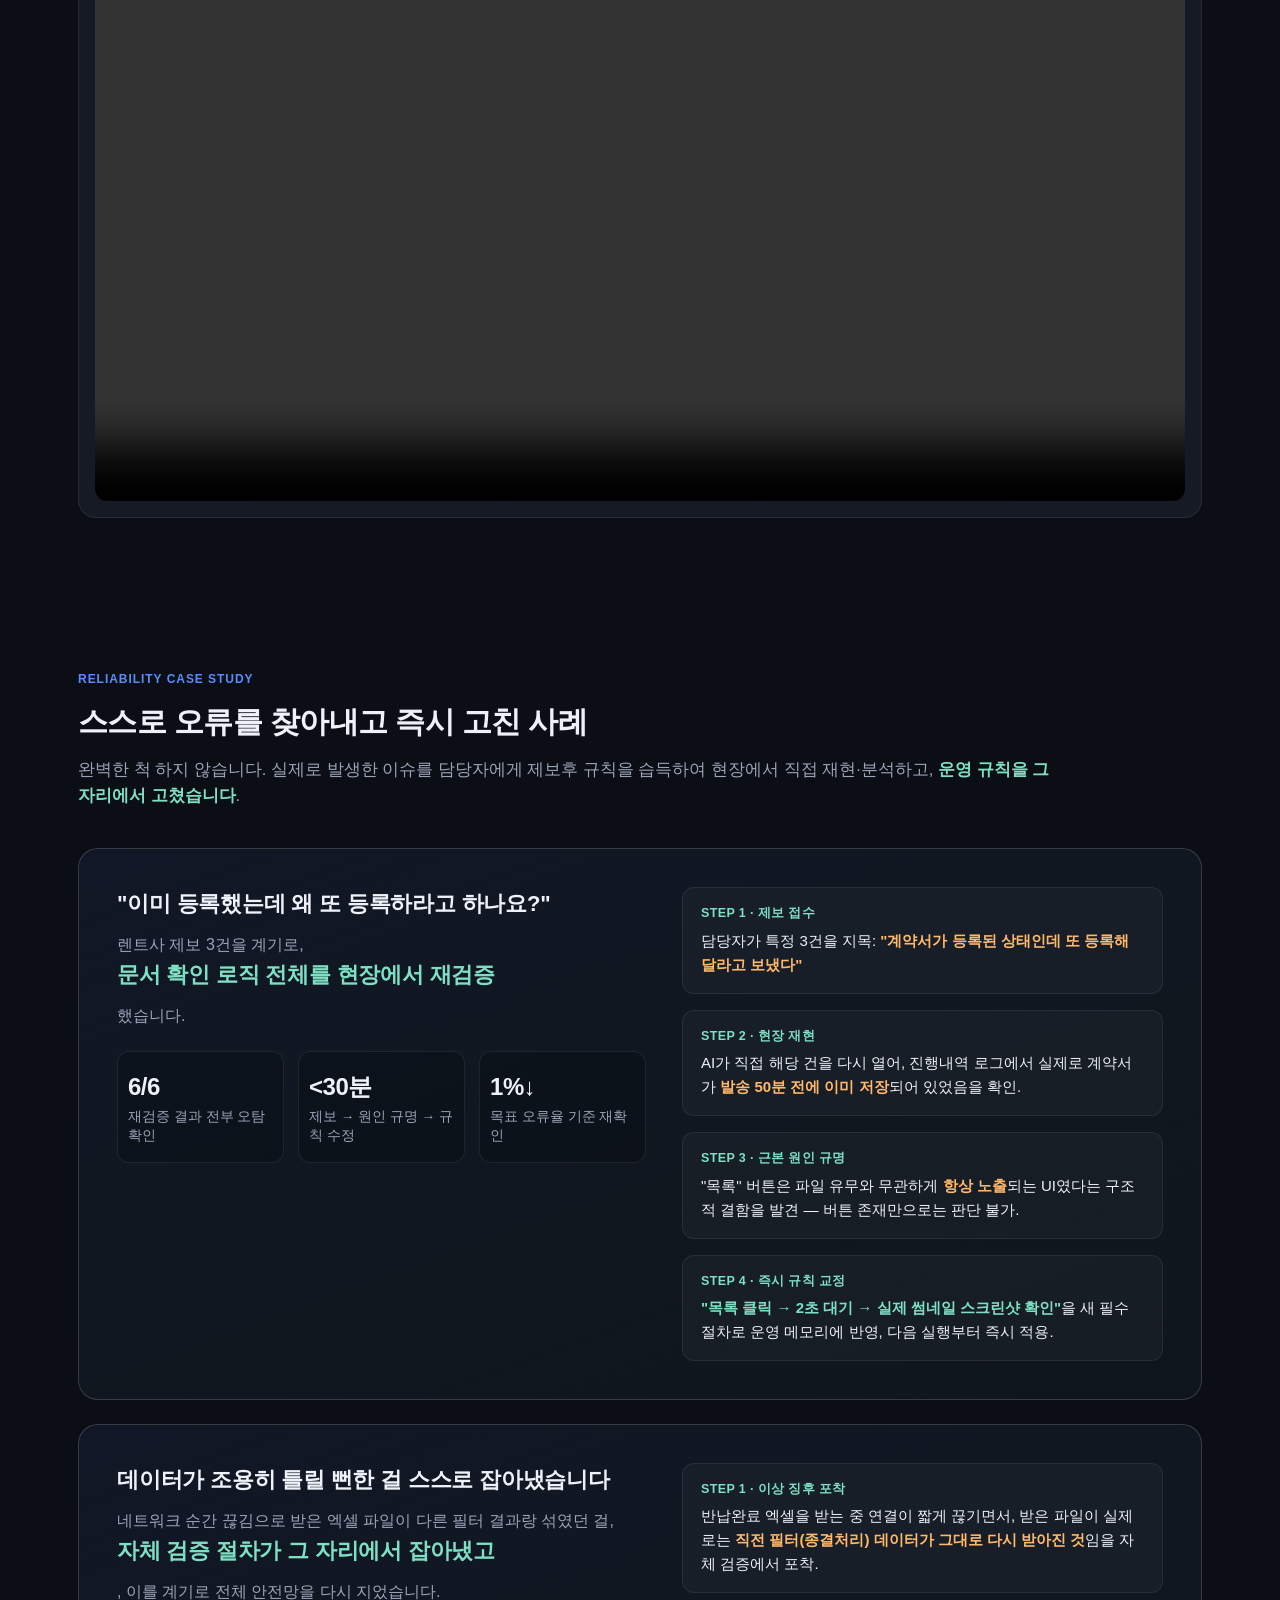
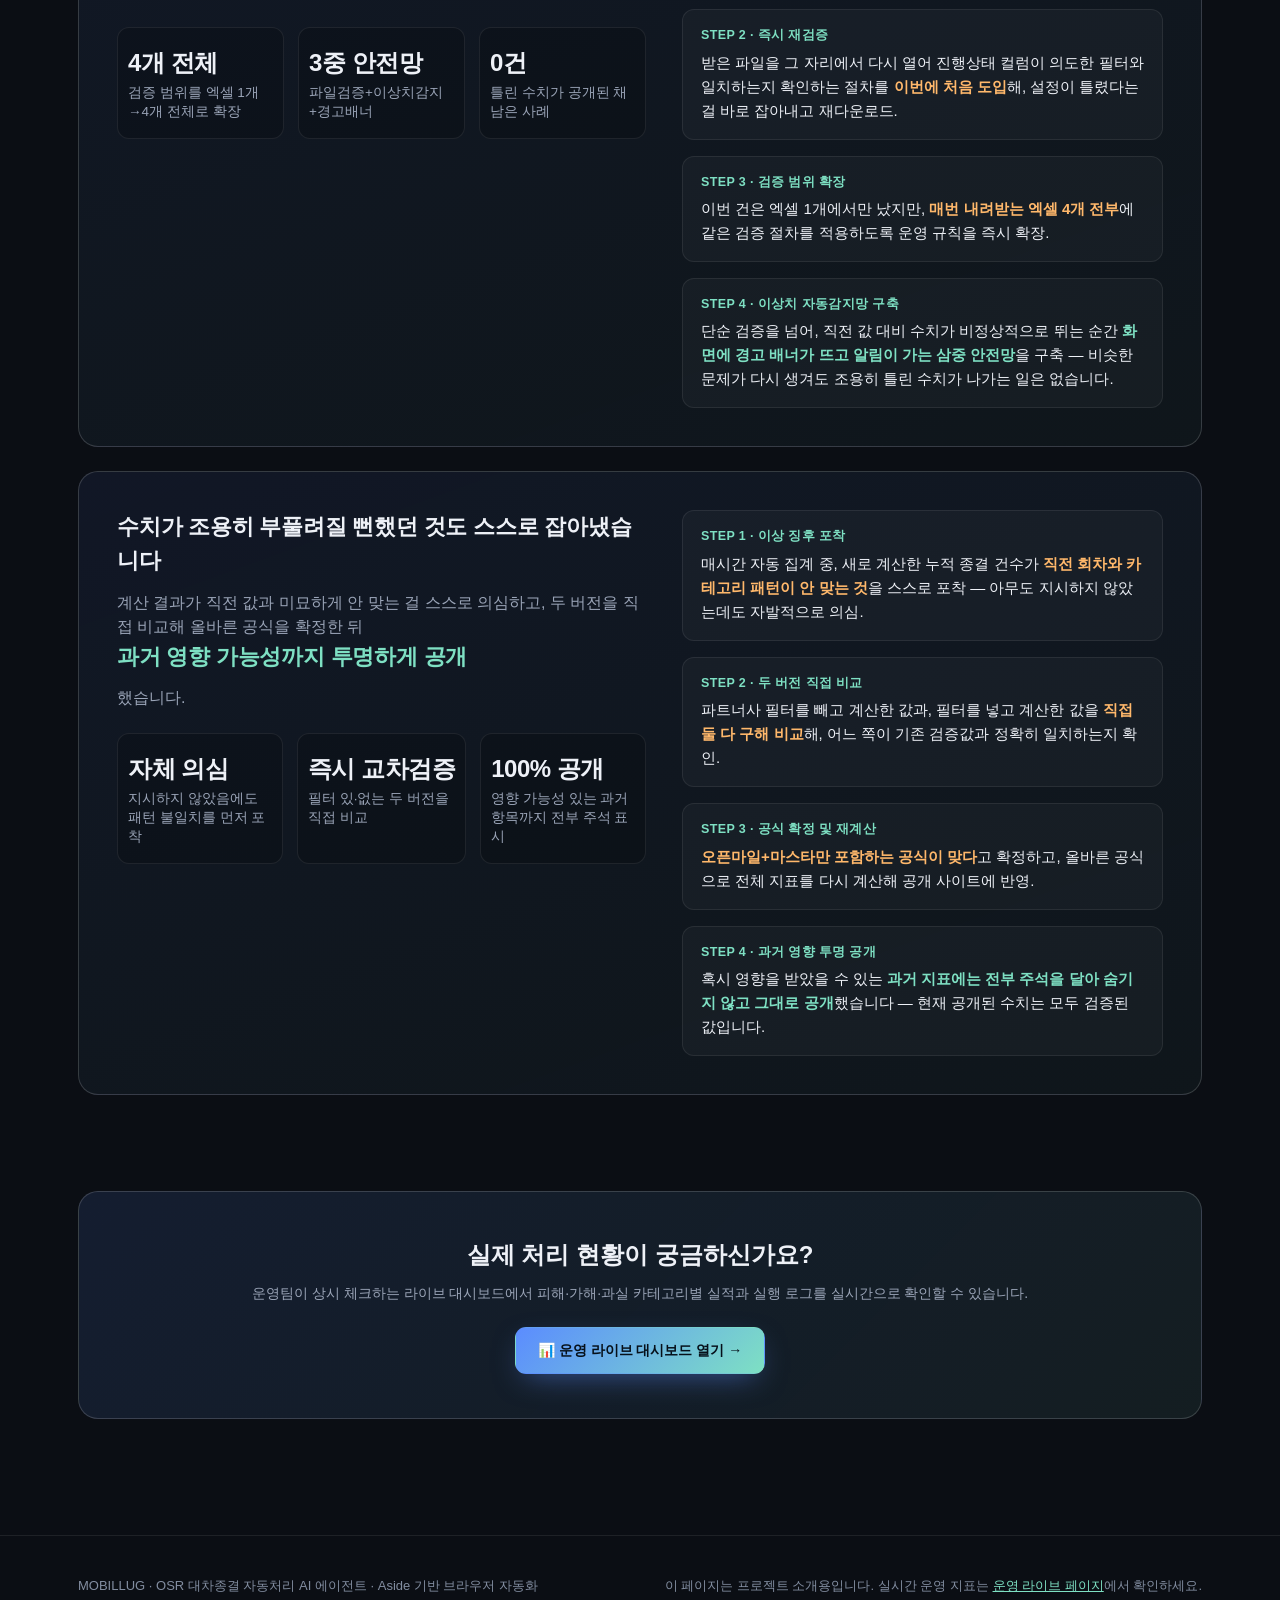
==== commit 1c267060: "convert hero subtitle prose to short intro + checklist bullets" ====
--- a/index.html
+++ b/index.html
@@ -102,11 +102,13 @@
     <div class="eyebrow">🚗 대차종결 처리 · 브라우저 자동화 AI 에이전트</div>
     <h1 class="title">반복적인 OSR 대차종결 처리를<br><span class="grad">사람 대신 처리하는 AI 자동화.</span></h1>
     <p class="subtitle">
-      2026년 9월 21일, 사람과 함께 한 건씩 확인해가는 수동 작업으로 시작했습니다.
-      처리 패턴이 쌓이자 10월 2일 <b>완전 자동화로 전환</b>했고, 지금도 평일마다 스스로 OSR에 접속해
-      대차 이력을 찾아내고, 등록증·계약서를 대조하고, 요율표에서 정해져있는 금액을 선택하여
-      청구까지 수행합니다. 애매한 건은 <b>절대 임의로 처리하지 않고 사람에게 묻습니다</b>.
+      2026년 9월 21일 사람과 함께 한 건씩 확인하는 수동 작업으로 시작해, 10월 2일부터 <b>완전 자동화로 전환</b>했습니다.
     </p>
+    <ul class="sum-list">
+      <li>평일마다 스스로 OSR에 접속해 <b>대차 이력 탐색</b></li>
+      <li>등록증·계약서 대조 &rarr; 요율표 금액 선택 &rarr; <b>청구까지 수행</b></li>
+      <li>애매한 건은 <b>절대 임의로 처리하지 않고 사람에게 확인</b></li>
+    </ul>
     <div class="hero-cta">
       <a class="btn btn-primary" href="live.html">📊 운영 라이브 대시보드 열기</a>
       <a class="btn btn-ghost" href="#reliability">신뢰성 개선 사례 보기</a>
--- a/styles.css
+++ b/styles.css
@@ -147,6 +147,7 @@
   .cs-time{font-size:12.5px; color:var(--accent2); font-weight:700; letter-spacing:.03em;}
   .cs-text{font-size:15px; margin-top:5px; color:var(--txt); line-height:1.6;}
   .cs-text b{color:var(--warn);} .cs-text b.ok{color:var(--accent2);}
+  .subtitle b, .sec-desc b, .pbody p b, .cs-head p b{color:var(--accent2); font-weight:800;}
   .cs-head b{font-size:22px; display:block; margin-bottom:12px; letter-spacing:-.01em;}
   .cs-head p{color:var(--txt-dim); font-size:16px; margin-bottom:18px;}
   .why-highlight{position:relative; background:linear-gradient(135deg, rgba(91,140,255,.1), rgba(126,224,195,.05)); border:1px solid rgba(91,140,255,.3); border-radius:22px; padding:34px 38px; box-shadow:0 0 0 1px rgba(91,140,255,.08), 0 20px 50px -25px rgba(91,140,255,.35);}
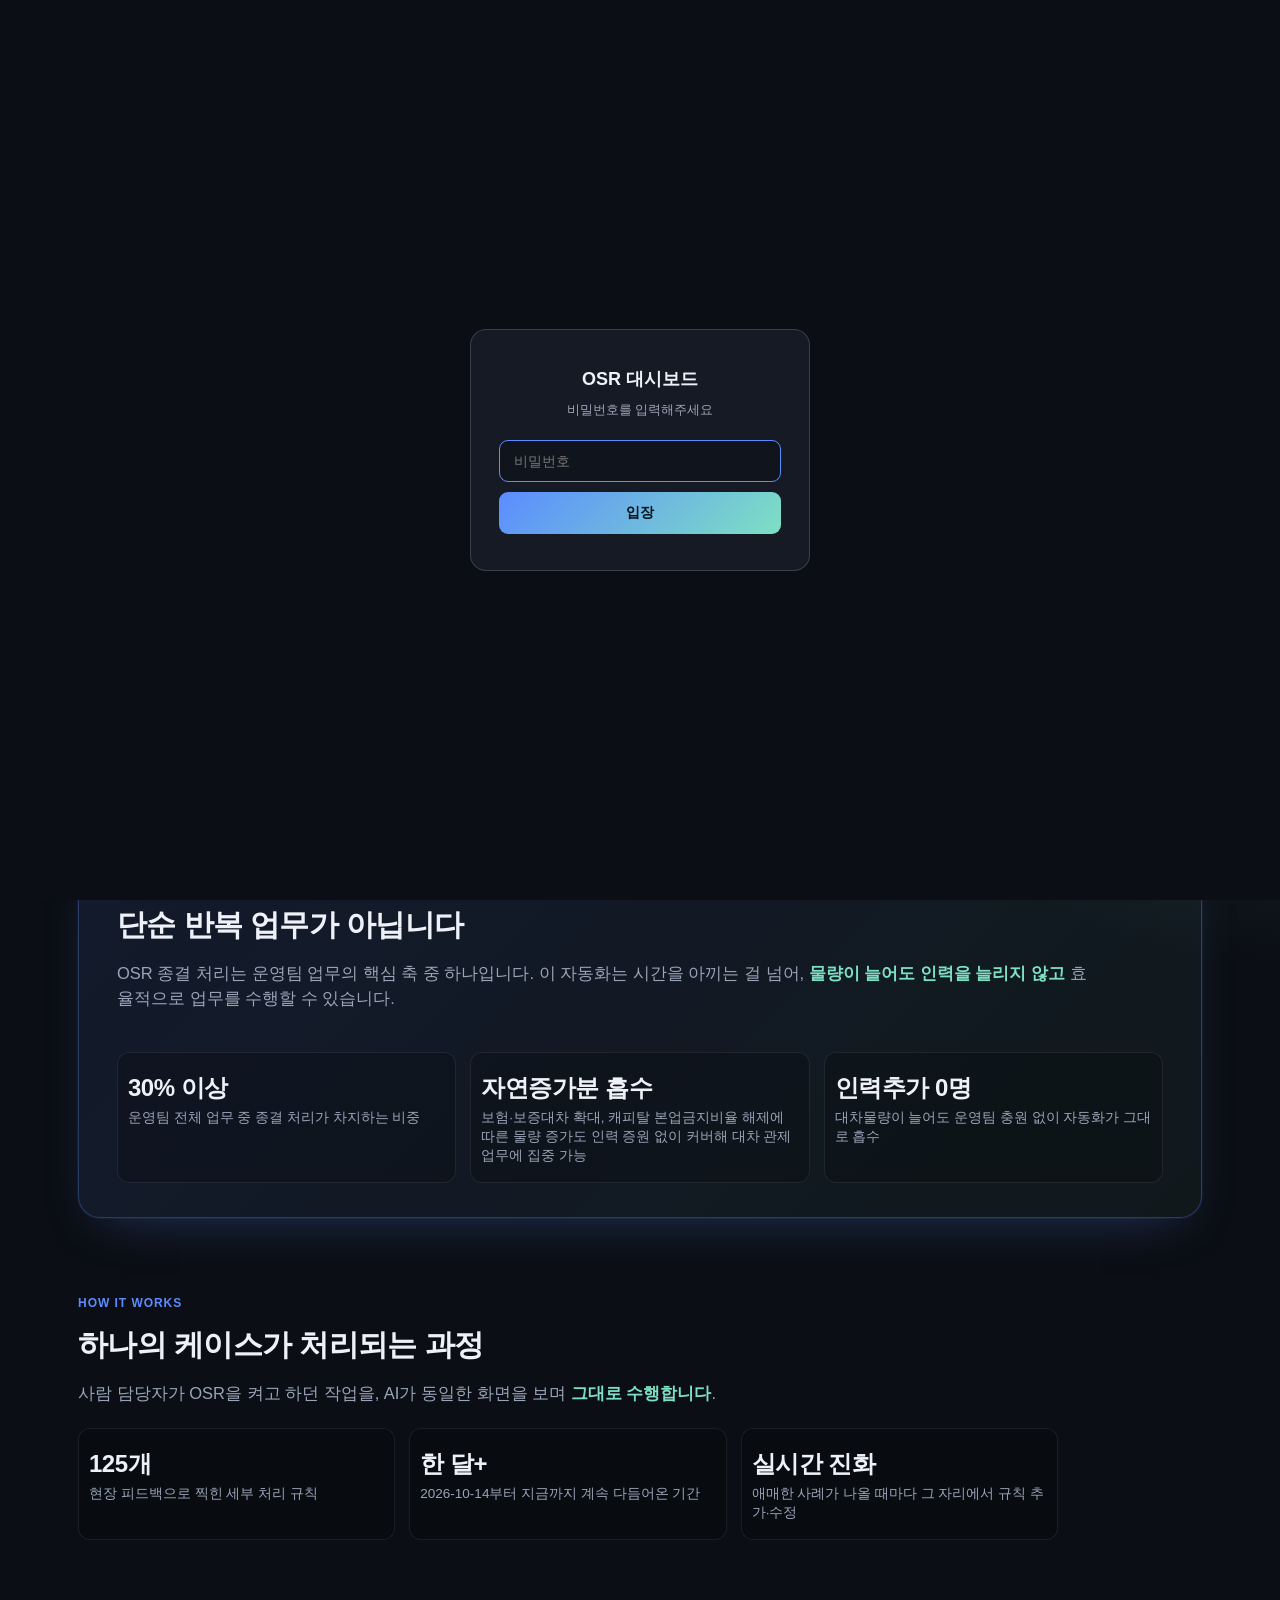
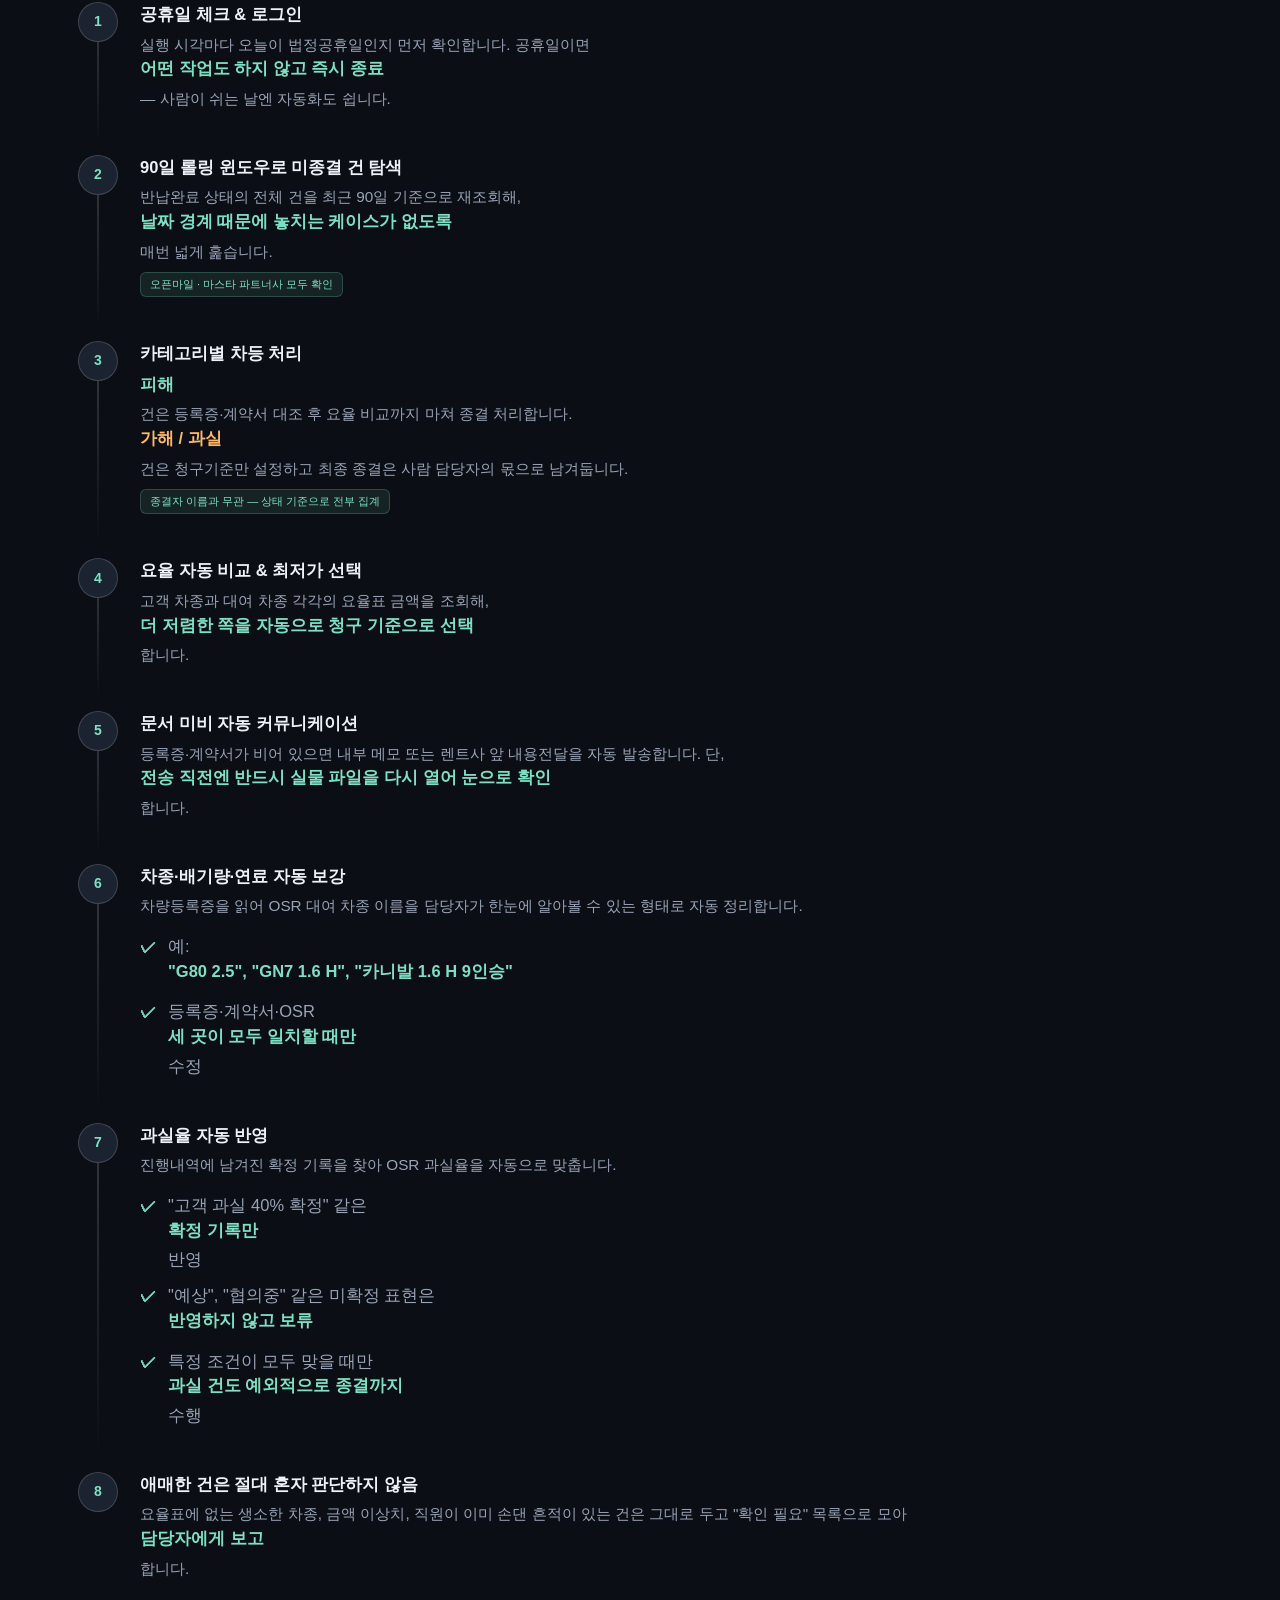
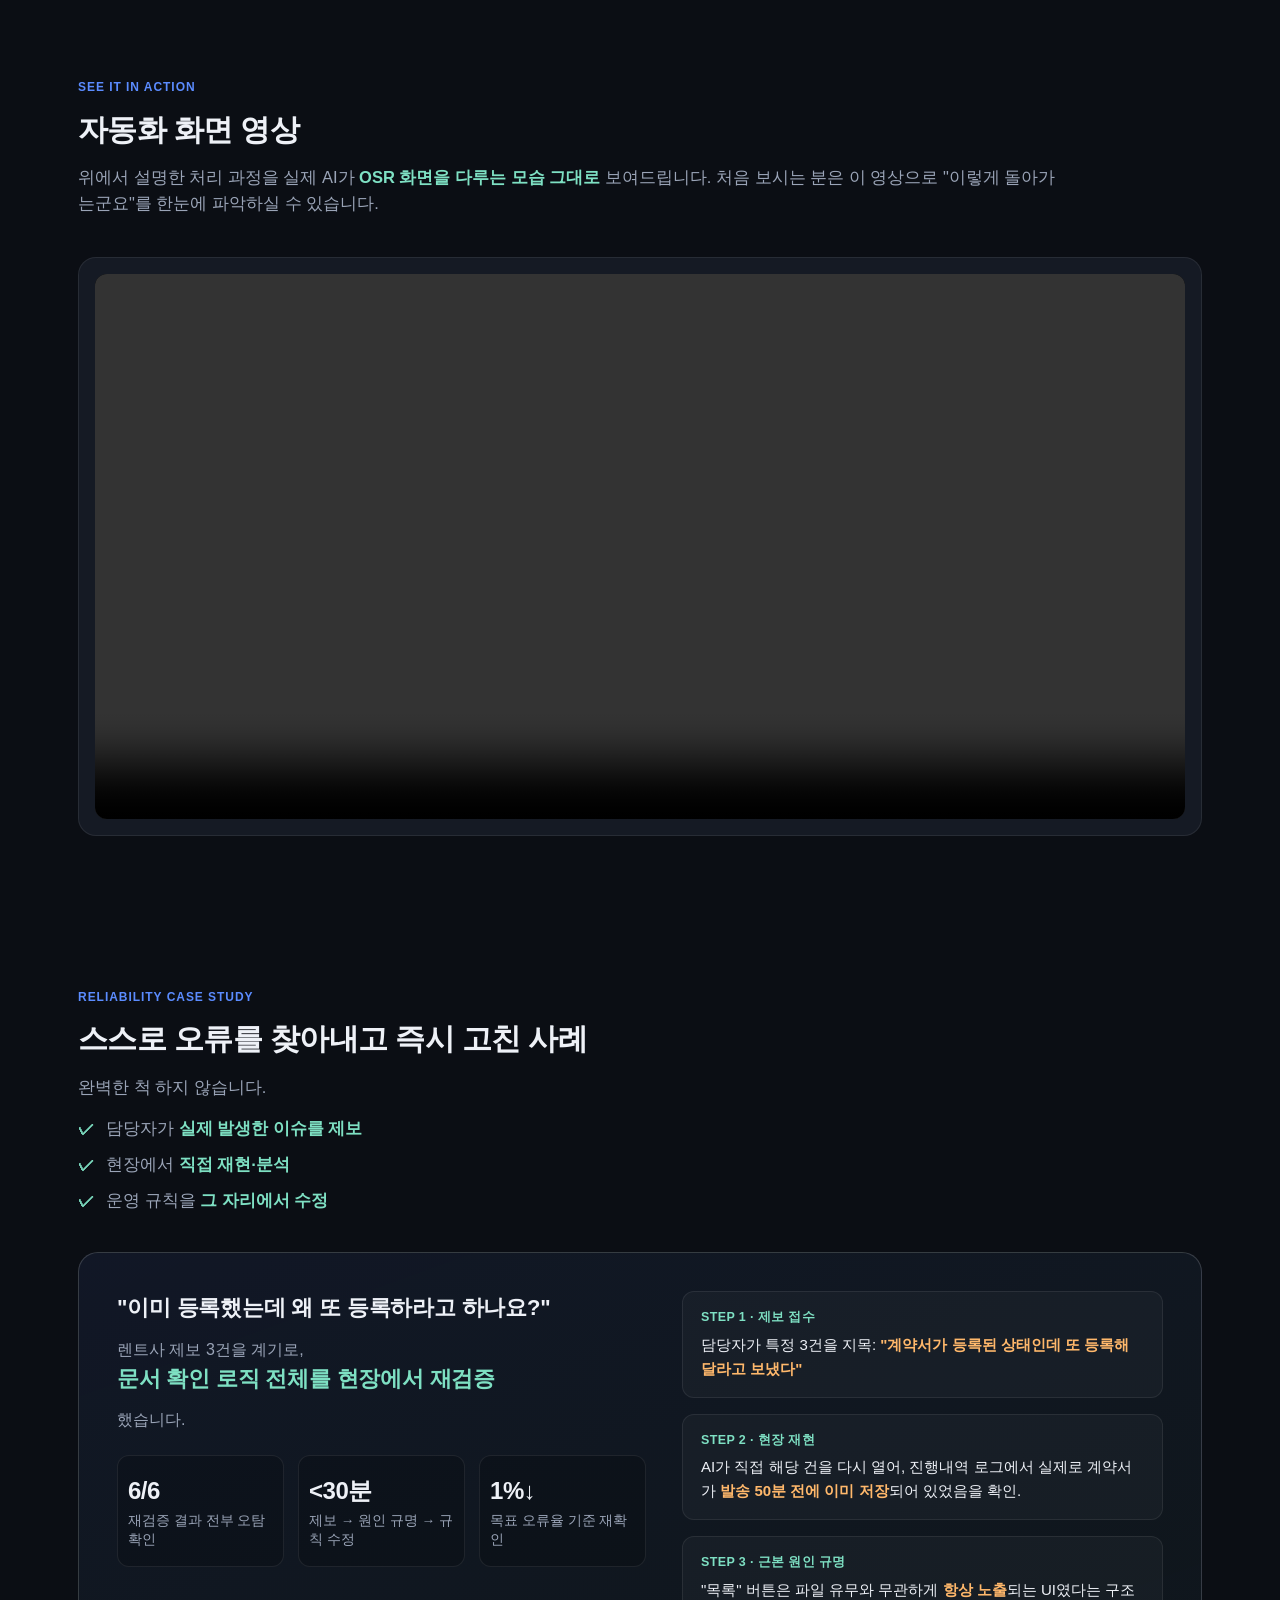
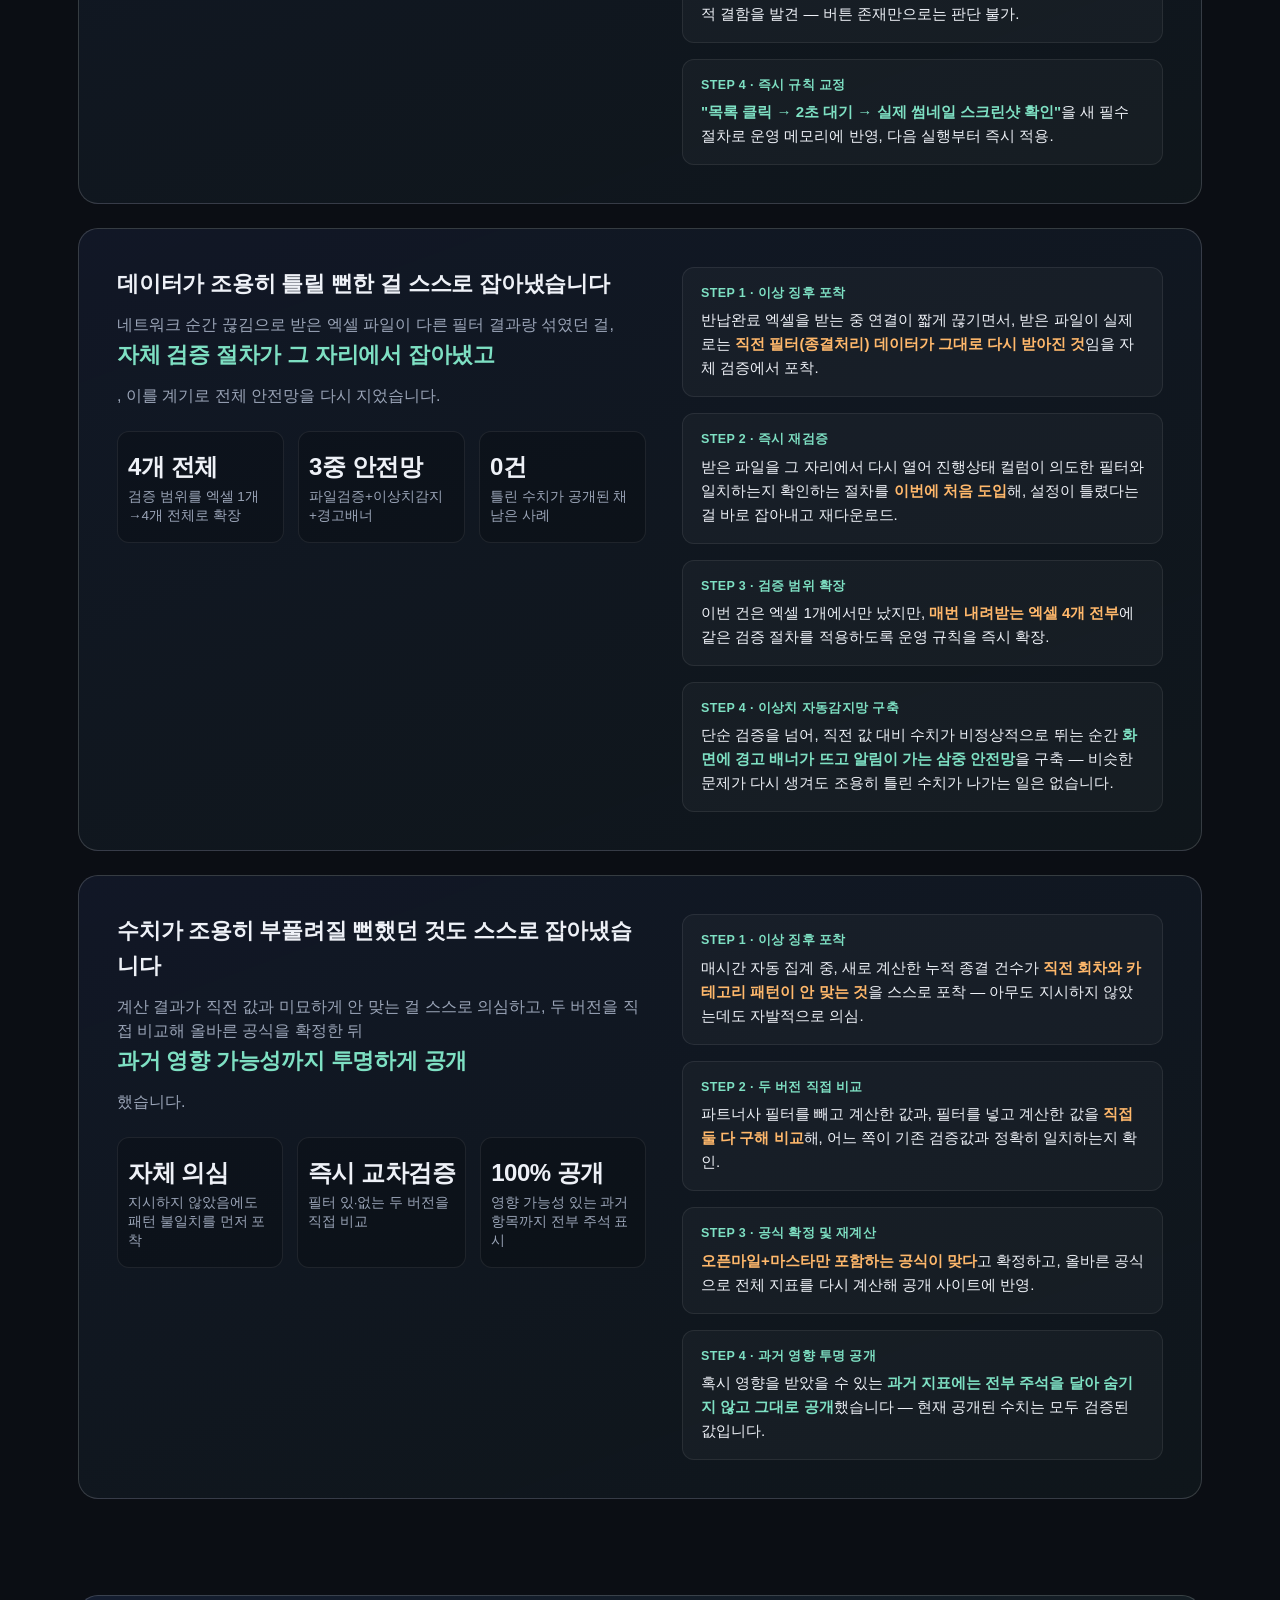
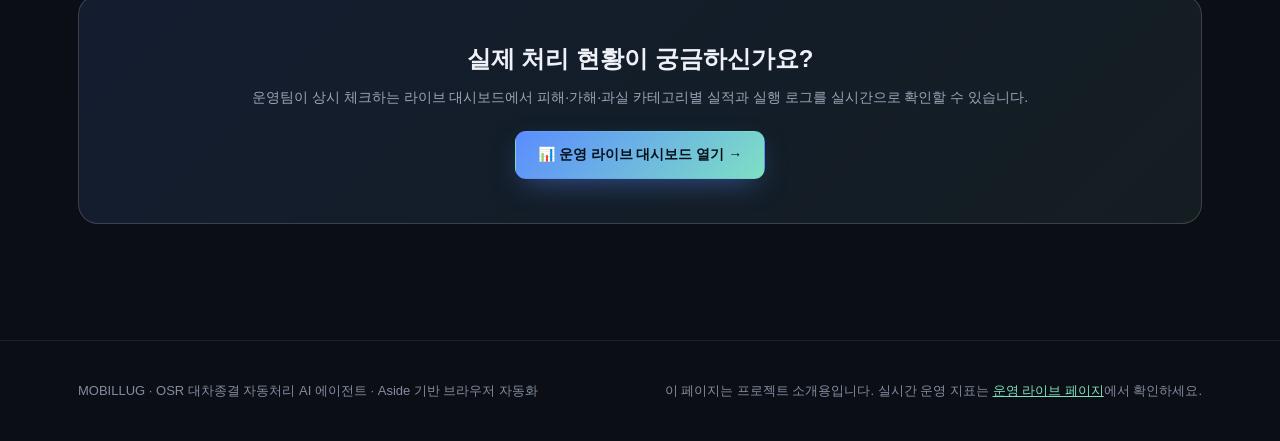
==== commit 6d43230d: "simplify pipeline step 6/7 and reliability section intro to checklist bullets" ====
--- a/index.html
+++ b/index.html
@@ -175,11 +175,20 @@
       </div></div>
       <div class="pstep"><div class="pnum">6</div><div class="pbody">
         <b>차종·배기량·연료 자동 보강</b>
-        <p>차량등록증의 차명·배기량·연료·승차정원을 읽어 OSR 대여 차종 이름을 "G80 2.5", "GN7 1.6 H", "카니발 1.6 H 9인승"처럼 담당자가 이름만 보고 바로 청구 기준을 알 수 있는 형태로 자동 정리합니다. <b>등록증·계약서·OSR 세 곳이 모두 일치할 때만</b> 수정합니다.</p>
+        <p>차량등록증을 읽어 OSR 대여 차종 이름을 담당자가 한눈에 알아볼 수 있는 형태로 자동 정리합니다.</p>
+        <ul class="sum-list sum-list-sm">
+          <li>예: <b>"G80 2.5", "GN7 1.6 H", "카니발 1.6 H 9인승"</b></li>
+          <li>등록증·계약서·OSR <b>세 곳이 모두 일치할 때만</b> 수정</li>
+        </ul>
       </div></div>
       <div class="pstep"><div class="pnum">7</div><div class="pbody">
         <b>과실율 자동 반영</b>
-        <p>진행내역에 렌트사·담당자가 남긴 "고객 과실 40% 확정" 같은 확정 기록을 찾아 OSR 과실율을 자동으로 맞춥니다. <b>"예상", "협의중" 같은 미확정 표현은 반영하지 않고 보수적으로 보류</b>합니다. 특정 조건(파트너사·보험사·과실율 범위가 모두 맞는 경우)에서만 과실 건도 예외적으로 종결까지 수행합니다.</p>
+        <p>진행내역에 남겨진 확정 기록을 찾아 OSR 과실율을 자동으로 맞춥니다.</p>
+        <ul class="sum-list sum-list-sm">
+          <li>"고객 과실 40% 확정" 같은 <b>확정 기록만</b> 반영</li>
+          <li>"예상", "협의중" 같은 미확정 표현은 <b>반영하지 않고 보류</b></li>
+          <li>특정 조건이 모두 맞을 때만 <b>과실 건도 예외적으로 종결까지</b> 수행</li>
+        </ul>
       </div></div>
       <div class="pstep"><div class="pnum">8</div><div class="pbody">
         <b>애매한 건은 절대 혼자 판단하지 않음</b>
@@ -210,7 +219,12 @@
     <div class="sec-head">
       <div class="sec-kicker">Reliability Case Study</div>
       <div class="sec-title">스스로 오류를 찾아내고 즉시 고친 사례</div>
-      <div class="sec-desc">완벽한 척 하지 않습니다. 실제로 발생한 이슈를 담당자에게 제보후 규칙을 습득하여 현장에서 직접 재현·분석하고, <b>운영 규칙을 그 자리에서 고쳤습니다</b>.</div>
+      <div class="sec-desc">완벽한 척 하지 않습니다.</div>
+      <ul class="sum-list">
+        <li>담당자가 <b>실제 발생한 이슈를 제보</b></li>
+        <li>현장에서 <b>직접 재현·분석</b></li>
+        <li>운영 규칙을 <b>그 자리에서 수정</b></li>
+      </ul>
     </div>
     <div class="case-study">
       <div>
--- a/styles.css
+++ b/styles.css
@@ -58,6 +58,10 @@
     background:var(--grad); -webkit-background-clip:text; background-clip:text; color:transparent;
   }
   .subtitle{margin-top:20px; font-size:19.5px; color:var(--txt-dim); max-width:980px; line-height:1.65;}
+  .sum-list{list-style:none; margin-top:16px; display:flex; flex-direction:column; gap:11px; max-width:760px;}
+  .sum-list li{position:relative; padding-left:28px; font-size:16.5px; color:var(--txt-dim); line-height:1.5;}
+  .sum-list li::before{content:"\2713"; position:absolute; left:0; top:0; color:var(--accent2); font-weight:800;}
+  .sum-list b{color:var(--accent2); font-weight:800;}
   .hero-cta{display:flex; gap:12px; margin-top:34px; flex-wrap:wrap; align-items:center;}
   .btn{
     padding:12px 22px; border-radius:11px; font-size:14px; font-weight:700; text-decoration:none;
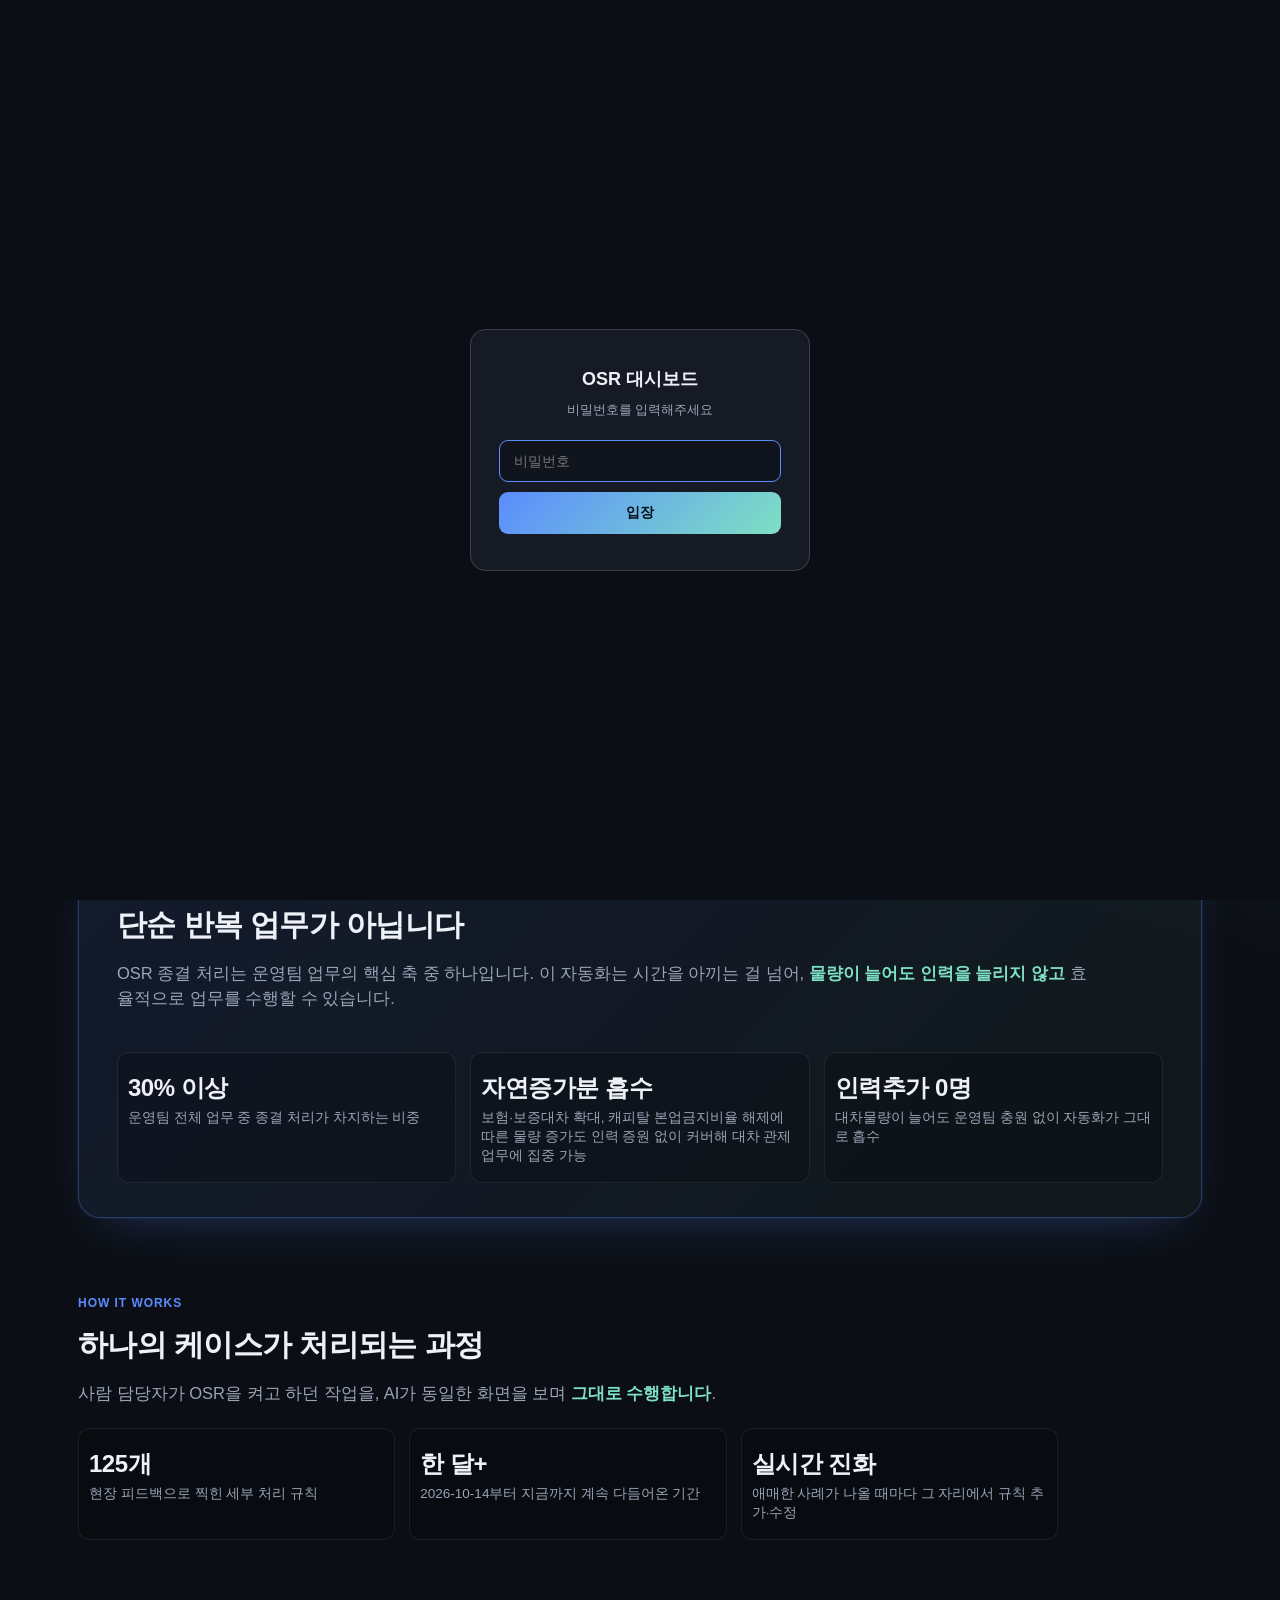
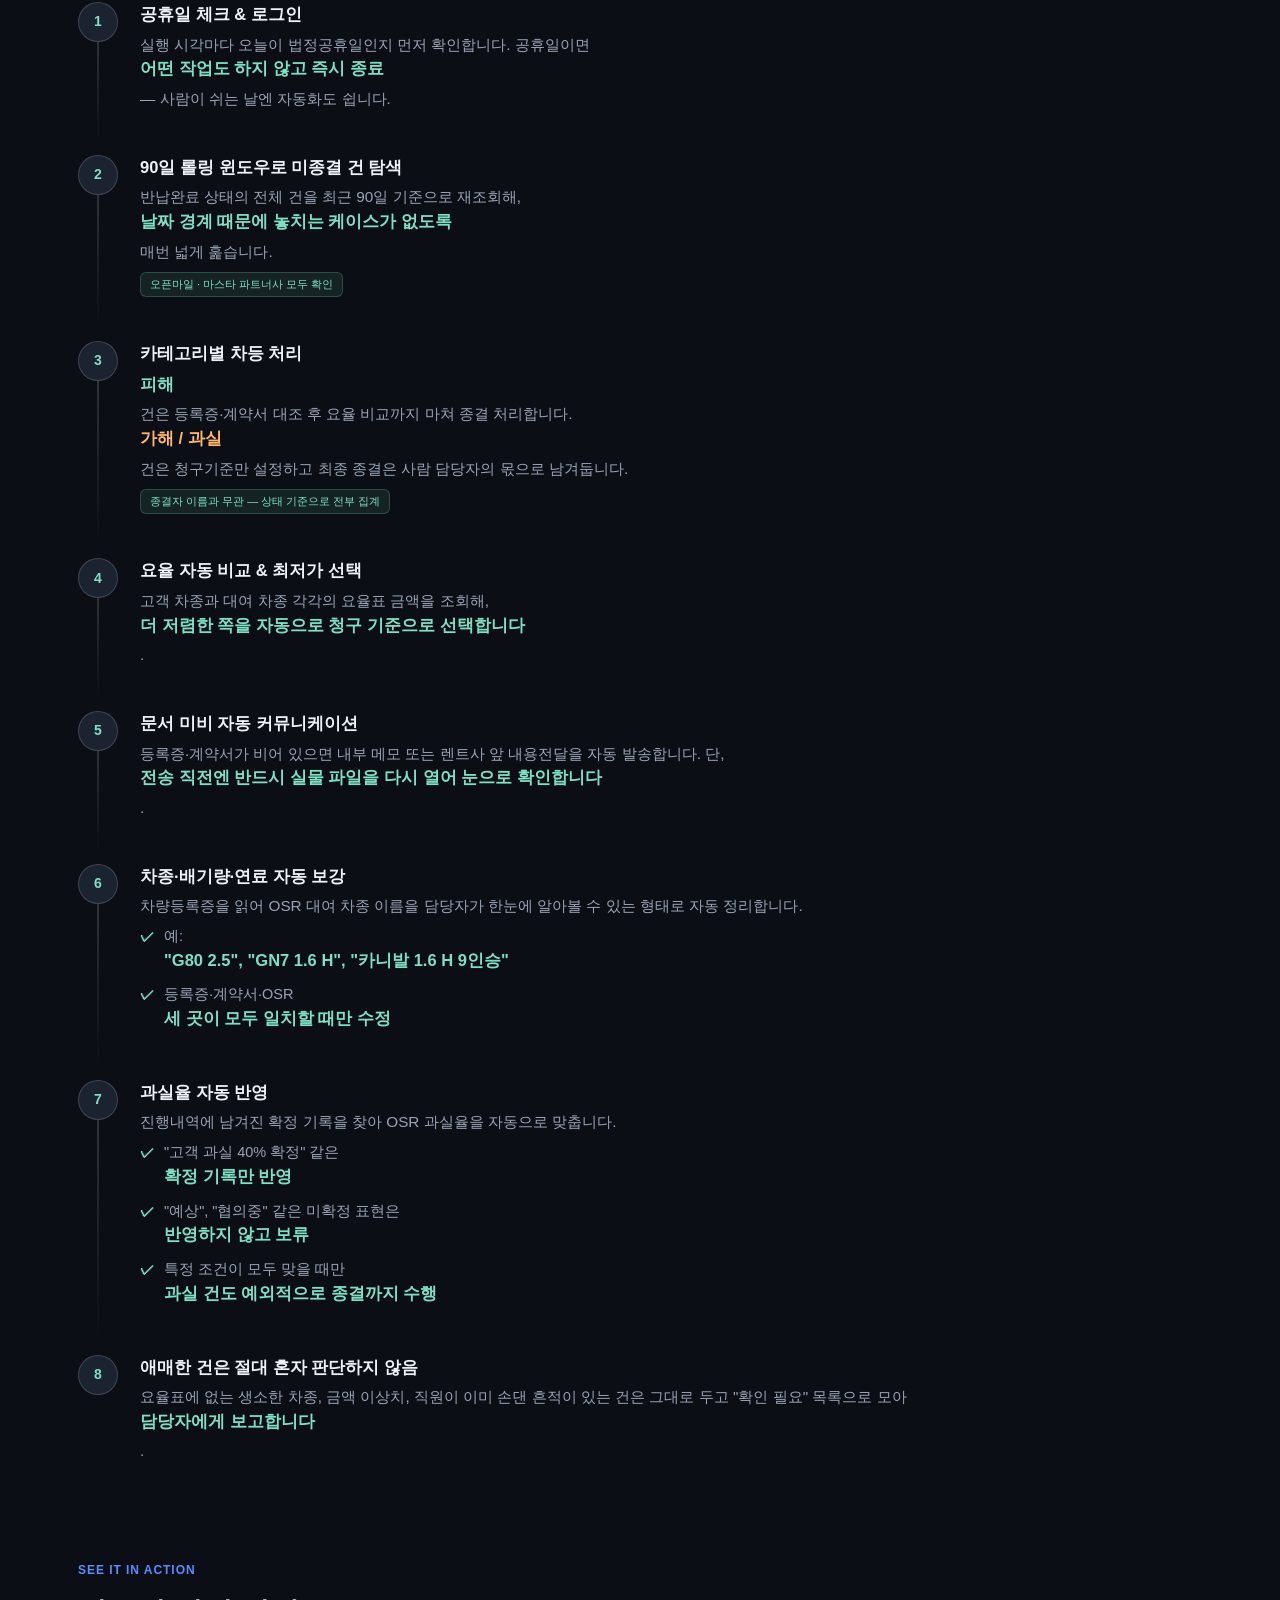
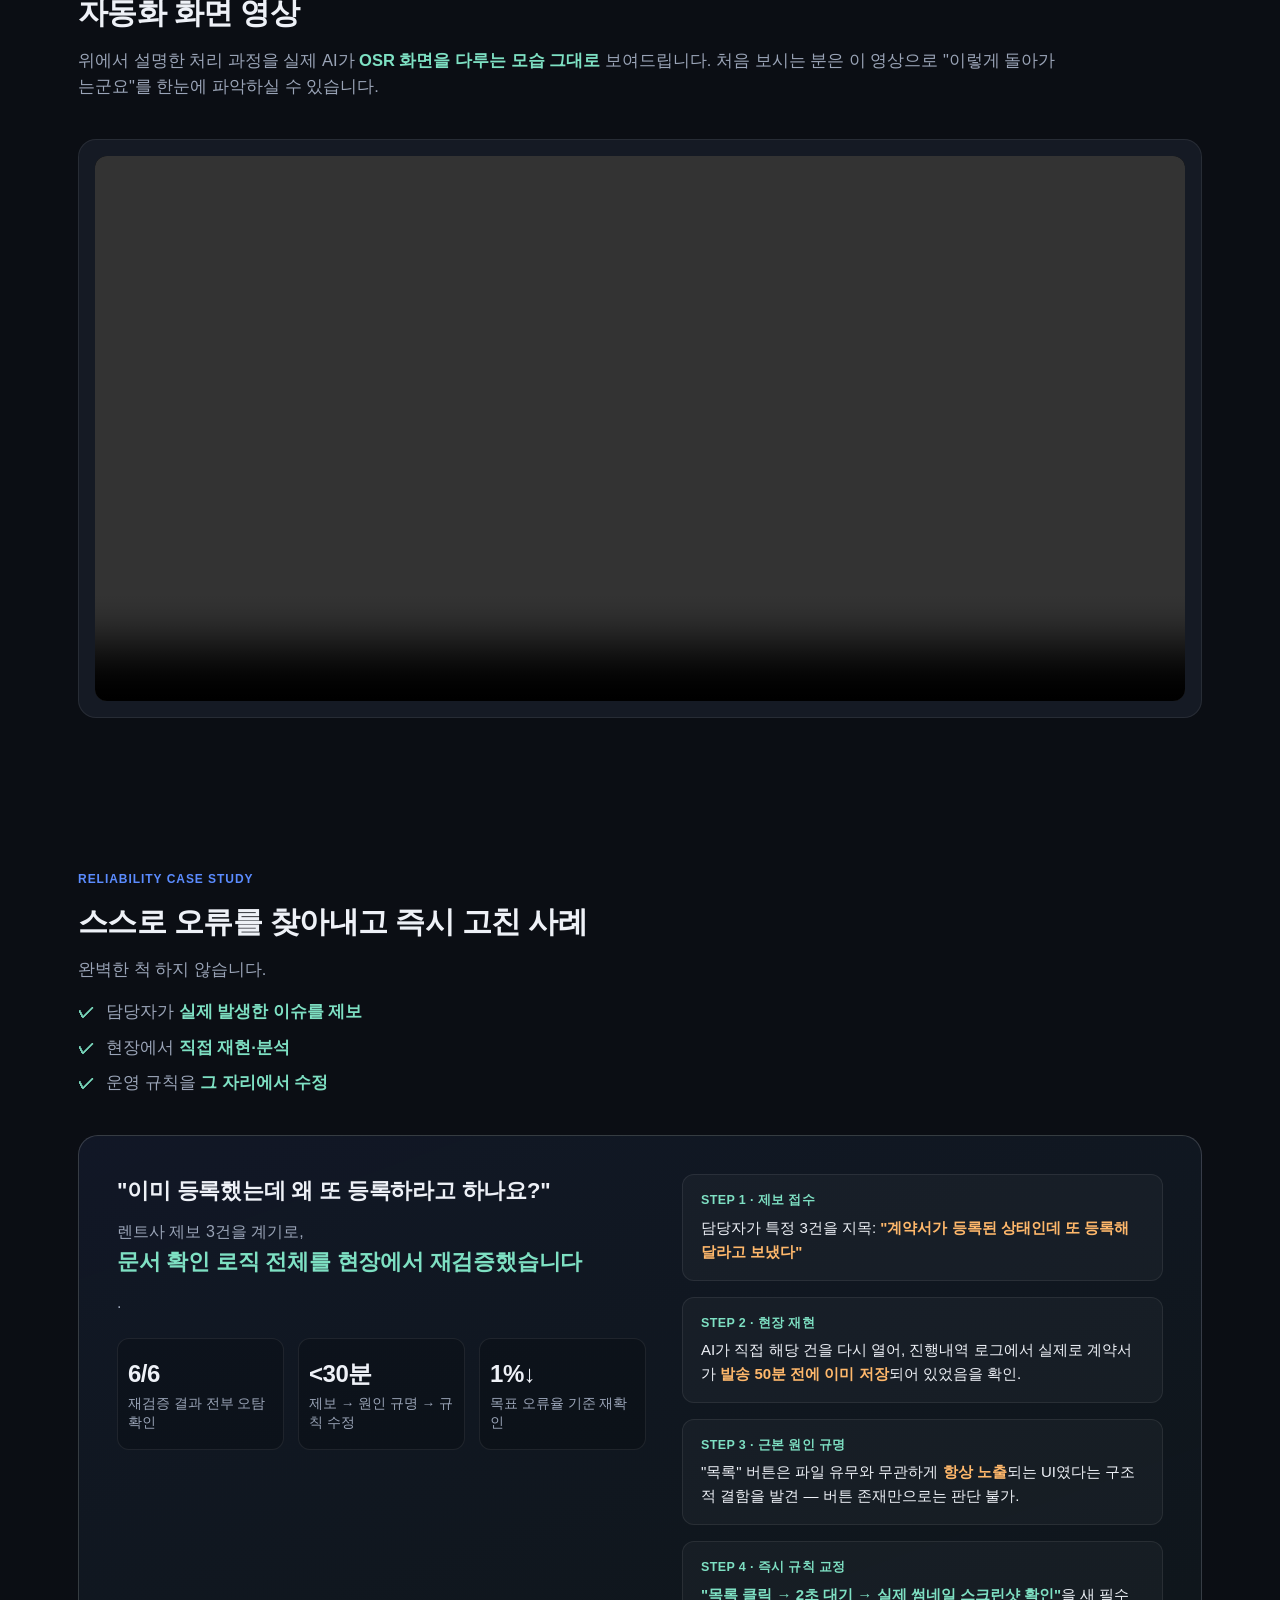
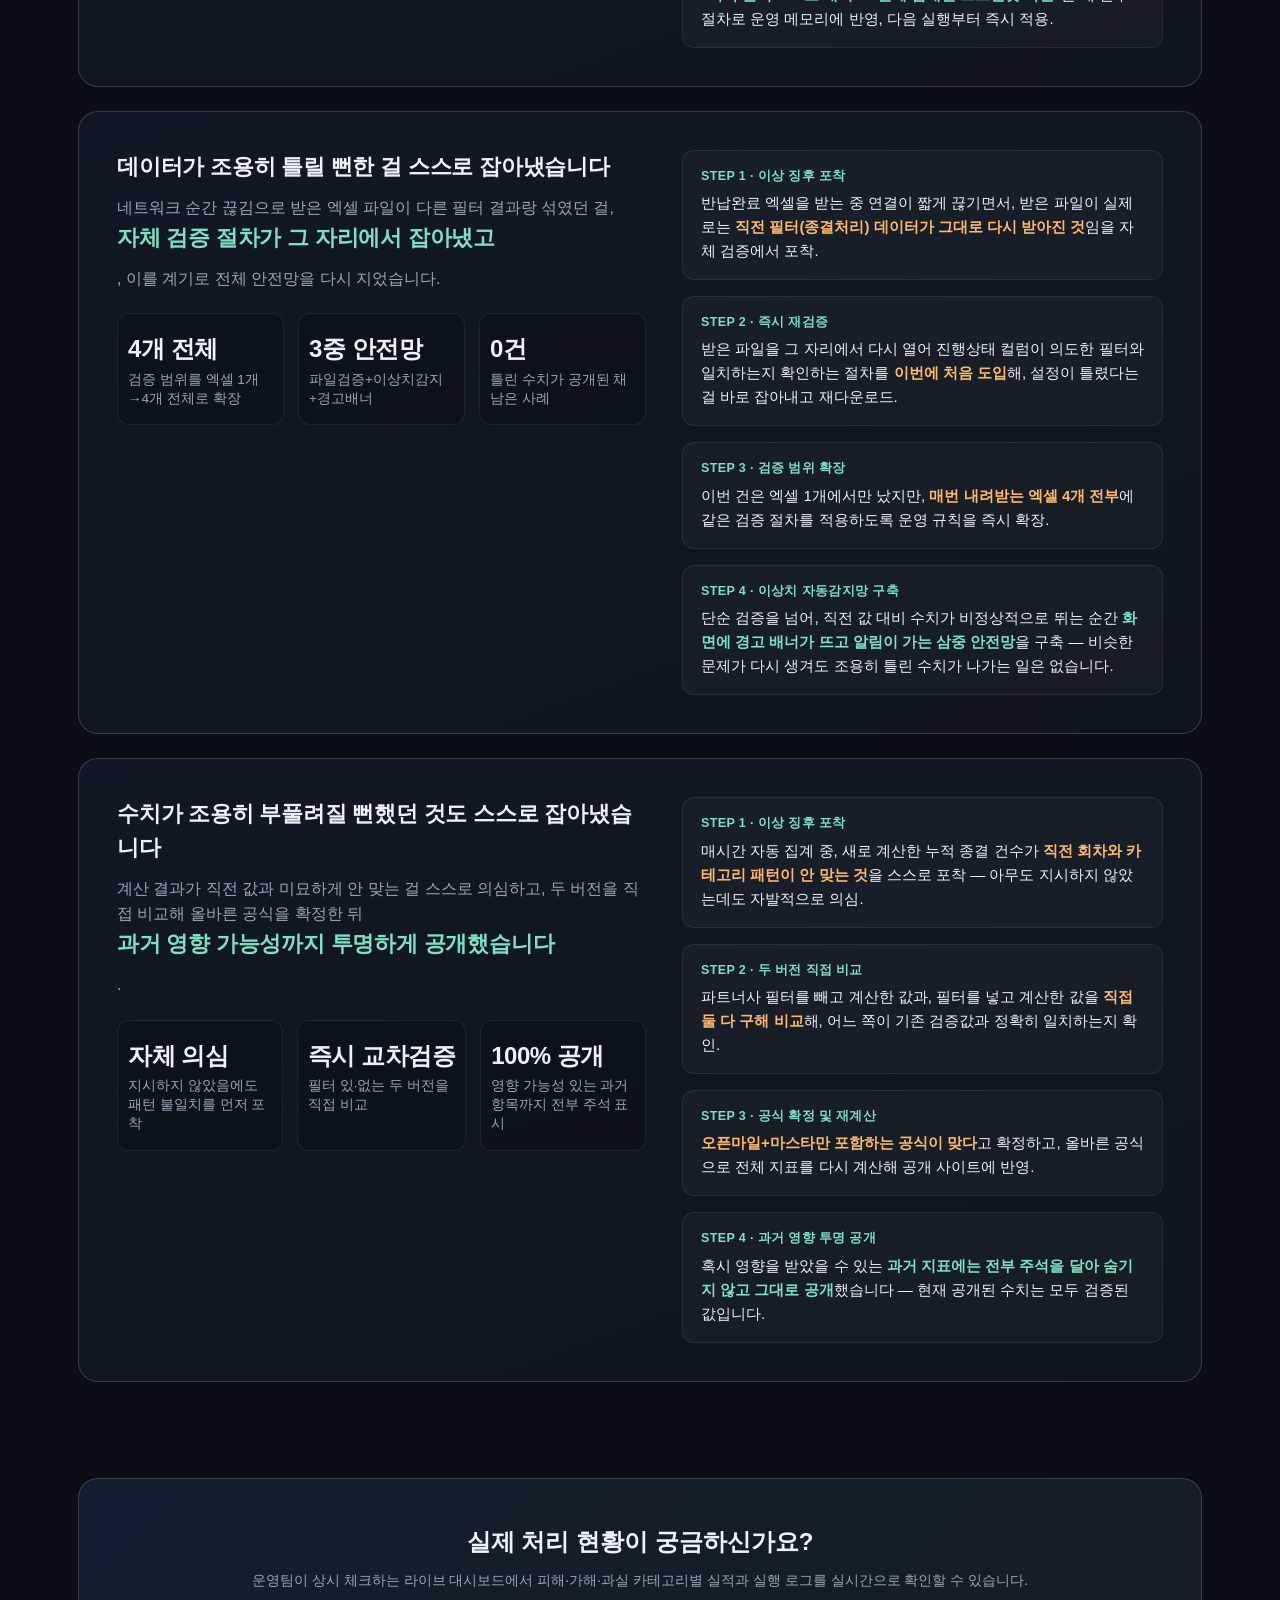
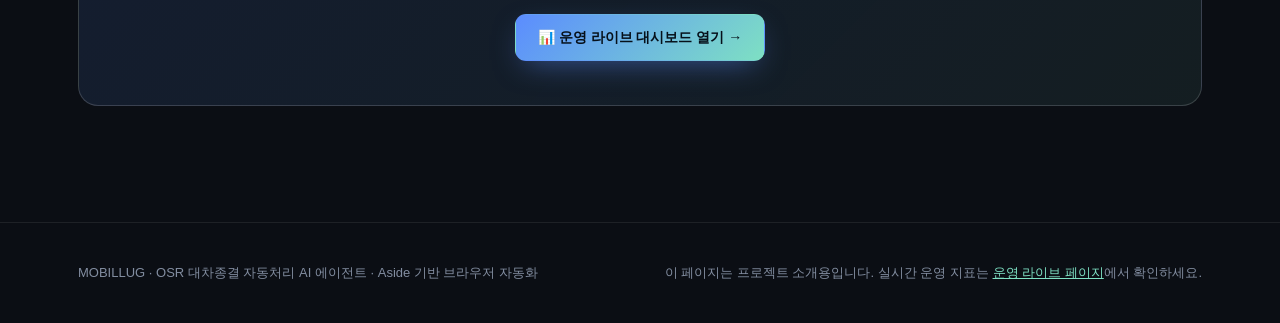
==== commit 0c1bd762: "fix: keep verb endings inside <b> tags so they do not orphan on their own line when wrapping" ====
--- a/index.html
+++ b/index.html
@@ -102,7 +102,7 @@
     <div class="eyebrow">🚗 대차종결 처리 · 브라우저 자동화 AI 에이전트</div>
     <h1 class="title">반복적인 OSR 대차종결 처리를<br><span class="grad">사람 대신 처리하는 AI 자동화.</span></h1>
     <p class="subtitle">
-      2026년 9월 21일 사람과 함께 한 건씩 확인하는 수동 작업으로 시작해, 10월 2일부터 <b>완전 자동화로 전환</b>했습니다.
+      2026년 9월 21일 사람과 함께 한 건씩 확인하는 수동 작업으로 시작해, 10월 2일부터 <b>완전 자동화로 전환했습니다</b>.
     </p>
     <ul class="sum-list">
       <li>평일마다 스스로 OSR에 접속해 <b>대차 이력 탐색</b></li>
@@ -167,32 +167,32 @@
       </div></div>
       <div class="pstep"><div class="pnum">4</div><div class="pbody">
         <b>요율 자동 비교 &amp; 최저가 선택</b>
-        <p>고객 차종과 대여 차종 각각의 요율표 금액을 조회해, <b>더 저렴한 쪽을 자동으로 청구 기준으로 선택</b>합니다.</p>
+        <p>고객 차종과 대여 차종 각각의 요율표 금액을 조회해, <b>더 저렴한 쪽을 자동으로 청구 기준으로 선택합니다</b>.</p>
       </div></div>
       <div class="pstep"><div class="pnum">5</div><div class="pbody">
         <b>문서 미비 자동 커뮤니케이션</b>
-        <p>등록증·계약서가 비어 있으면 내부 메모 또는 렌트사 앞 내용전달을 자동 발송합니다. 단, <b>전송 직전엔 반드시 실물 파일을 다시 열어 눈으로 확인</b>합니다.</p>
+        <p>등록증·계약서가 비어 있으면 내부 메모 또는 렌트사 앞 내용전달을 자동 발송합니다. 단, <b>전송 직전엔 반드시 실물 파일을 다시 열어 눈으로 확인합니다</b>.</p>
       </div></div>
       <div class="pstep"><div class="pnum">6</div><div class="pbody">
         <b>차종·배기량·연료 자동 보강</b>
         <p>차량등록증을 읽어 OSR 대여 차종 이름을 담당자가 한눈에 알아볼 수 있는 형태로 자동 정리합니다.</p>
         <ul class="sum-list sum-list-sm">
           <li>예: <b>"G80 2.5", "GN7 1.6 H", "카니발 1.6 H 9인승"</b></li>
-          <li>등록증·계약서·OSR <b>세 곳이 모두 일치할 때만</b> 수정</li>
+          <li>등록증·계약서·OSR <b>세 곳이 모두 일치할 때만 수정</b></li>
         </ul>
       </div></div>
       <div class="pstep"><div class="pnum">7</div><div class="pbody">
         <b>과실율 자동 반영</b>
         <p>진행내역에 남겨진 확정 기록을 찾아 OSR 과실율을 자동으로 맞춥니다.</p>
         <ul class="sum-list sum-list-sm">
-          <li>"고객 과실 40% 확정" 같은 <b>확정 기록만</b> 반영</li>
+          <li>"고객 과실 40% 확정" 같은 <b>확정 기록만 반영</b></li>
           <li>"예상", "협의중" 같은 미확정 표현은 <b>반영하지 않고 보류</b></li>
-          <li>특정 조건이 모두 맞을 때만 <b>과실 건도 예외적으로 종결까지</b> 수행</li>
+          <li>특정 조건이 모두 맞을 때만 <b>과실 건도 예외적으로 종결까지 수행</b></li>
         </ul>
       </div></div>
       <div class="pstep"><div class="pnum">8</div><div class="pbody">
         <b>애매한 건은 절대 혼자 판단하지 않음</b>
-        <p>요율표에 없는 생소한 차종, 금액 이상치, 직원이 이미 손댄 흔적이 있는 건은 그대로 두고 "확인 필요" 목록으로 모아 <b>담당자에게 보고</b>합니다.</p>
+        <p>요율표에 없는 생소한 차종, 금액 이상치, 직원이 이미 손댄 흔적이 있는 건은 그대로 두고 "확인 필요" 목록으로 모아 <b>담당자에게 보고합니다</b>.</p>
       </div></div>
     </div>
   </div>
@@ -230,7 +230,7 @@
       <div>
         <div class="cs-head">
           <b>"이미 등록했는데 왜 또 등록하라고 하나요?"</b>
-          <p>렌트사 제보 3건을 계기로, <b>문서 확인 로직 전체를 현장에서 재검증</b>했습니다.</p>
+          <p>렌트사 제보 3건을 계기로, <b>문서 확인 로직 전체를 현장에서 재검증했습니다</b>.</p>
         </div>
         <div class="cs-metrics">
           <div class="cs-metric"><div class="n">6/6</div><div class="l">재검증 결과 전부 오탐 확인</div></div>
@@ -278,7 +278,7 @@
       <div>
         <div class="cs-head">
           <b>수치가 조용히 부풀려질 뻔했던 것도 스스로 잡아냈습니다</b>
-          <p>계산 결과가 직전 값과 미묘하게 안 맞는 걸 스스로 의심하고, 두 버전을 직접 비교해 올바른 공식을 확정한 뒤 <b>과거 영향 가능성까지 투명하게 공개</b>했습니다.</p>
+          <p>계산 결과가 직전 값과 미묘하게 안 맞는 걸 스스로 의심하고, 두 버전을 직접 비교해 올바른 공식을 확정한 뒤 <b>과거 영향 가능성까지 투명하게 공개했습니다</b>.</p>
         </div>
         <div class="cs-metrics">
           <div class="cs-metric"><div class="n">자체 의심</div><div class="l">지시하지 않았음에도 패턴 불일치를 먼저 포착</div></div>
--- a/styles.css
+++ b/styles.css
@@ -62,6 +62,8 @@
   .sum-list li{position:relative; padding-left:28px; font-size:16.5px; color:var(--txt-dim); line-height:1.5;}
   .sum-list li::before{content:"\2713"; position:absolute; left:0; top:0; color:var(--accent2); font-weight:800;}
   .sum-list b{color:var(--accent2); font-weight:800;}
+  .sum-list-sm{margin-top:8px; gap:7px;}
+  .sum-list-sm li{font-size:14.5px; padding-left:24px;}
   .hero-cta{display:flex; gap:12px; margin-top:34px; flex-wrap:wrap; align-items:center;}
   .btn{
     padding:12px 22px; border-radius:11px; font-size:14px; font-weight:700; text-decoration:none;
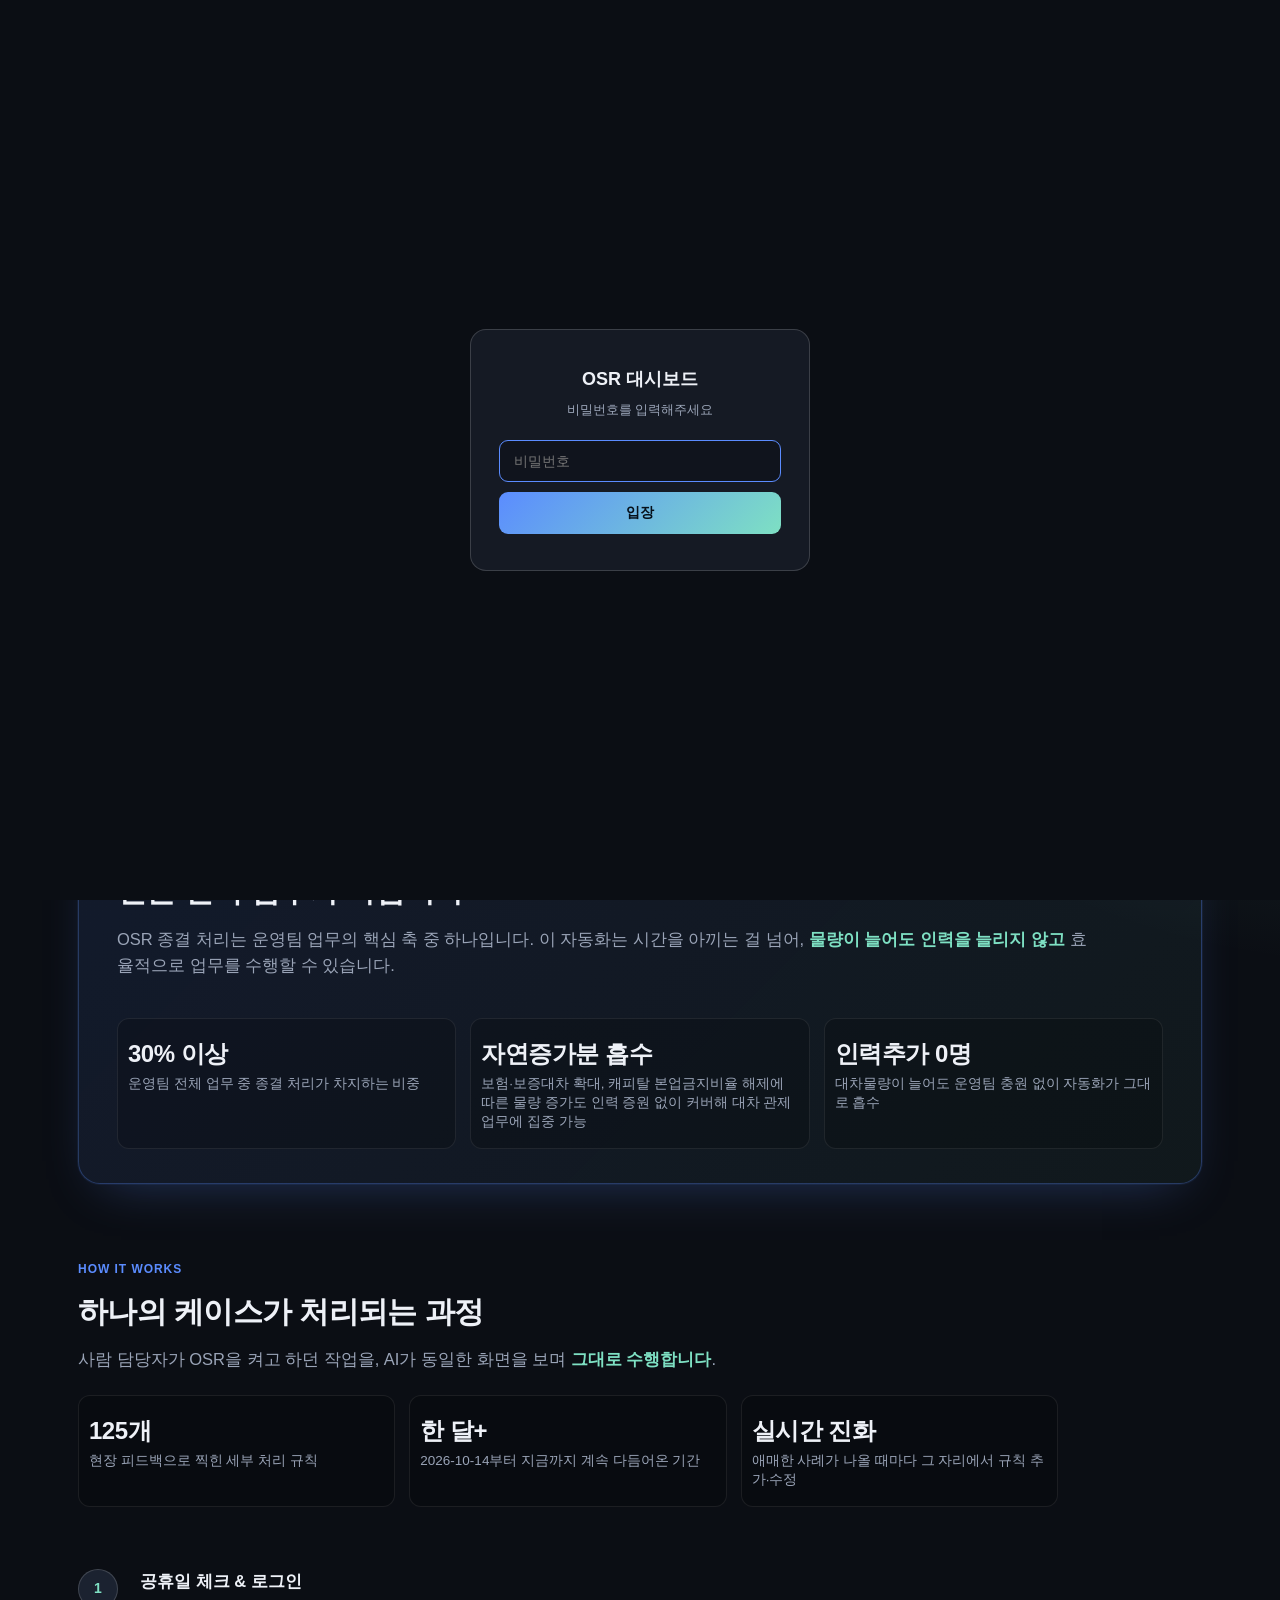
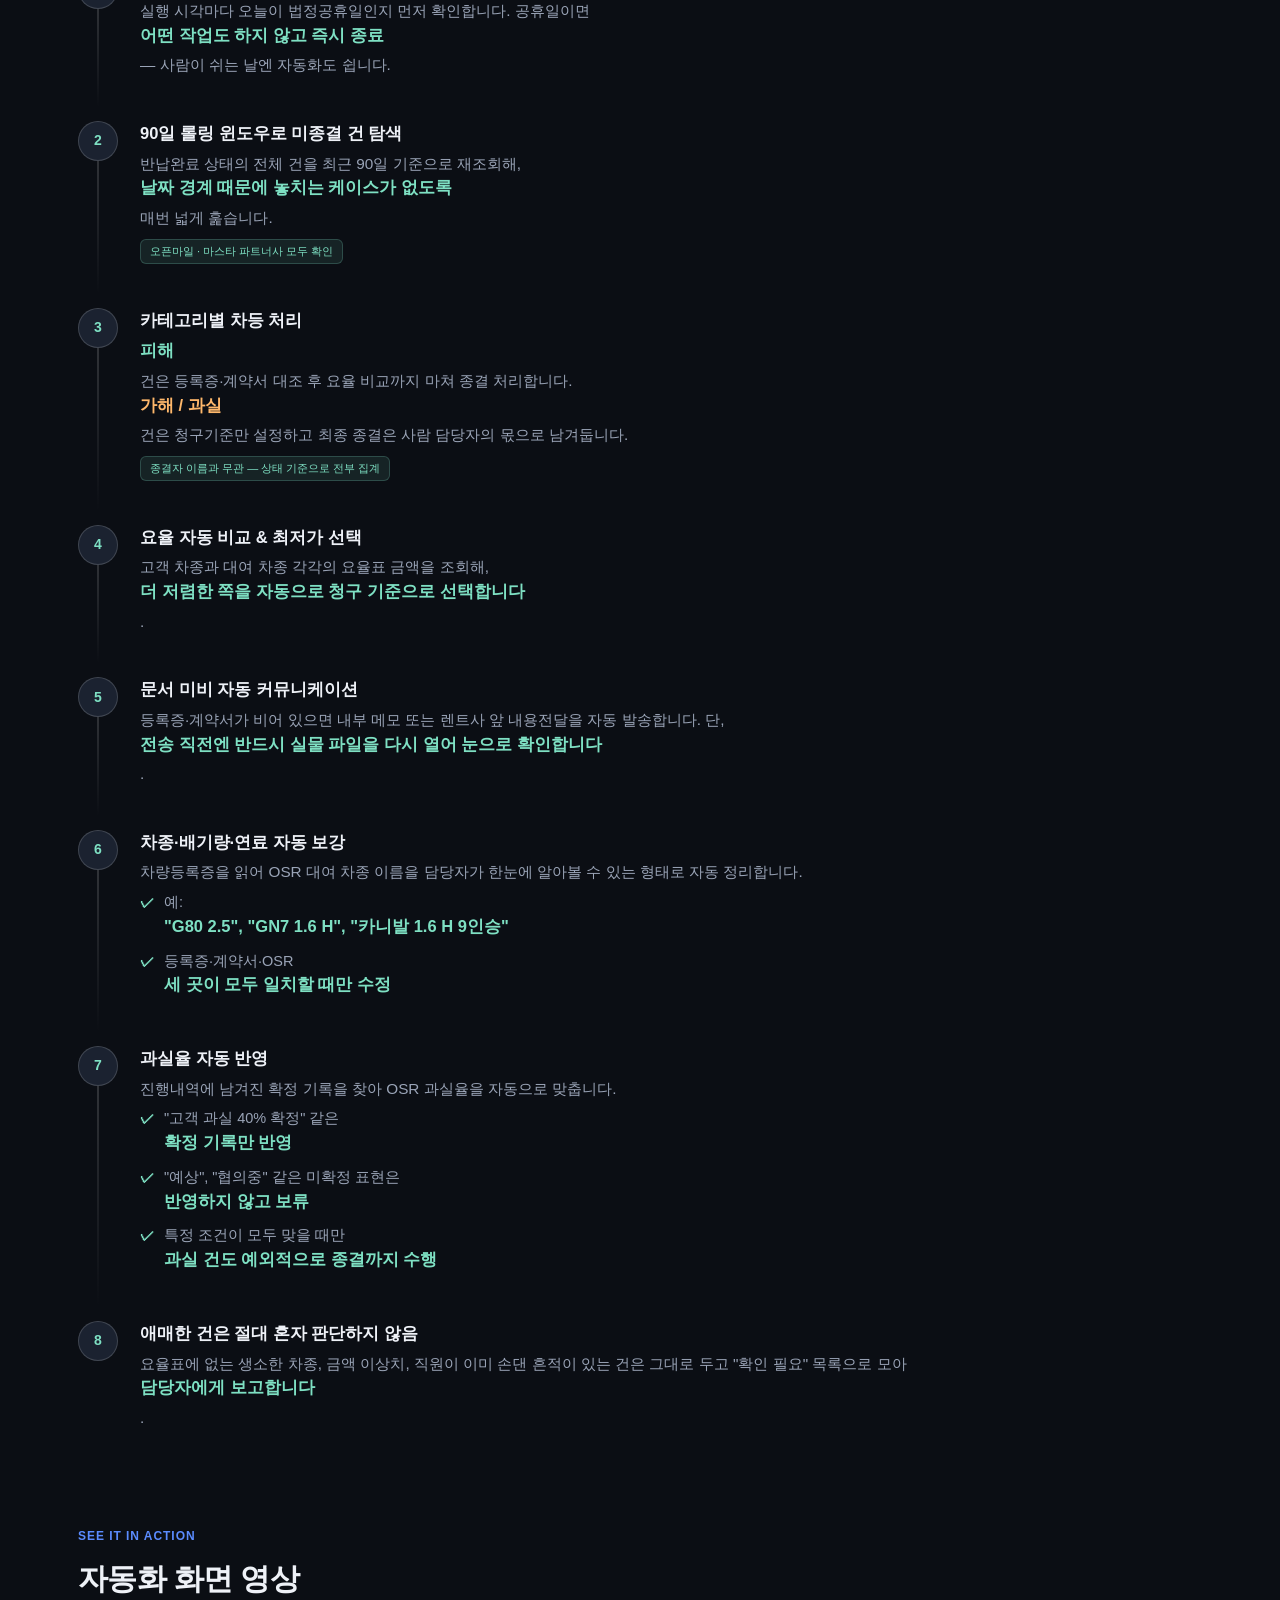
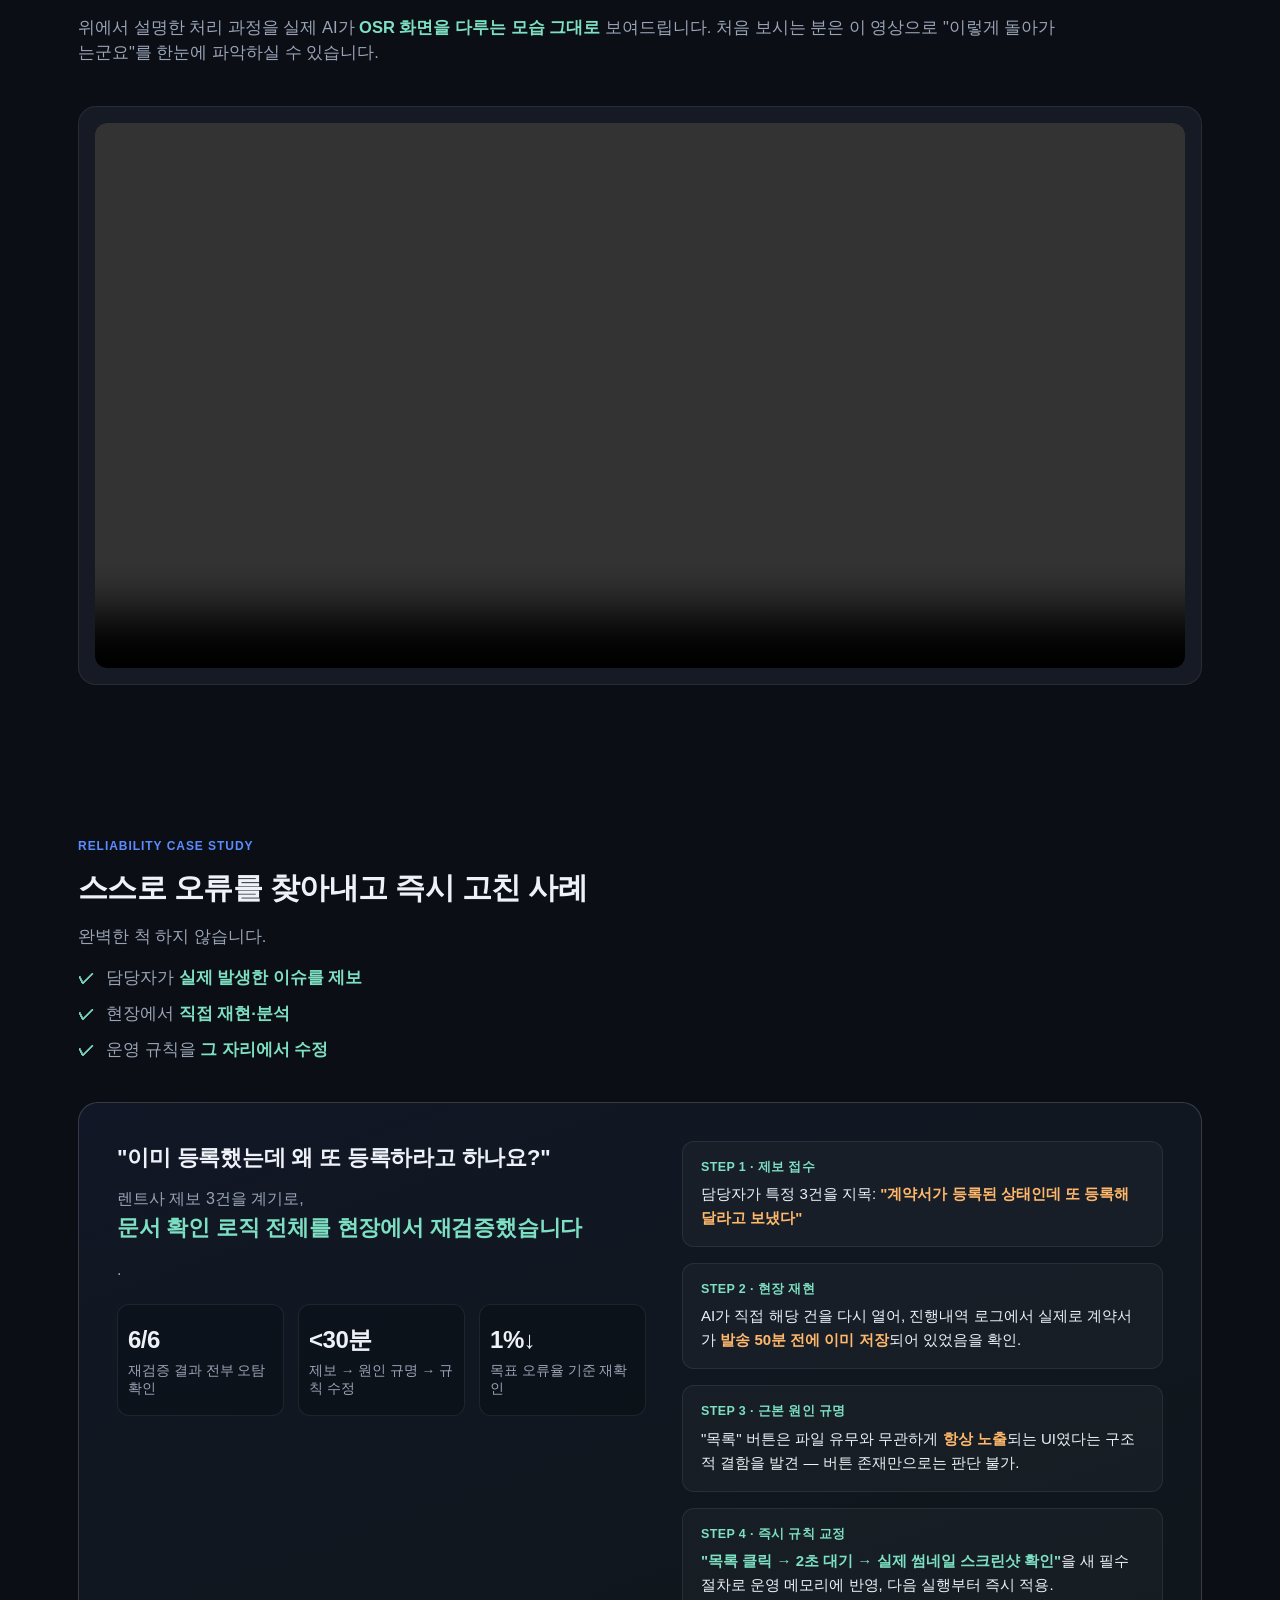
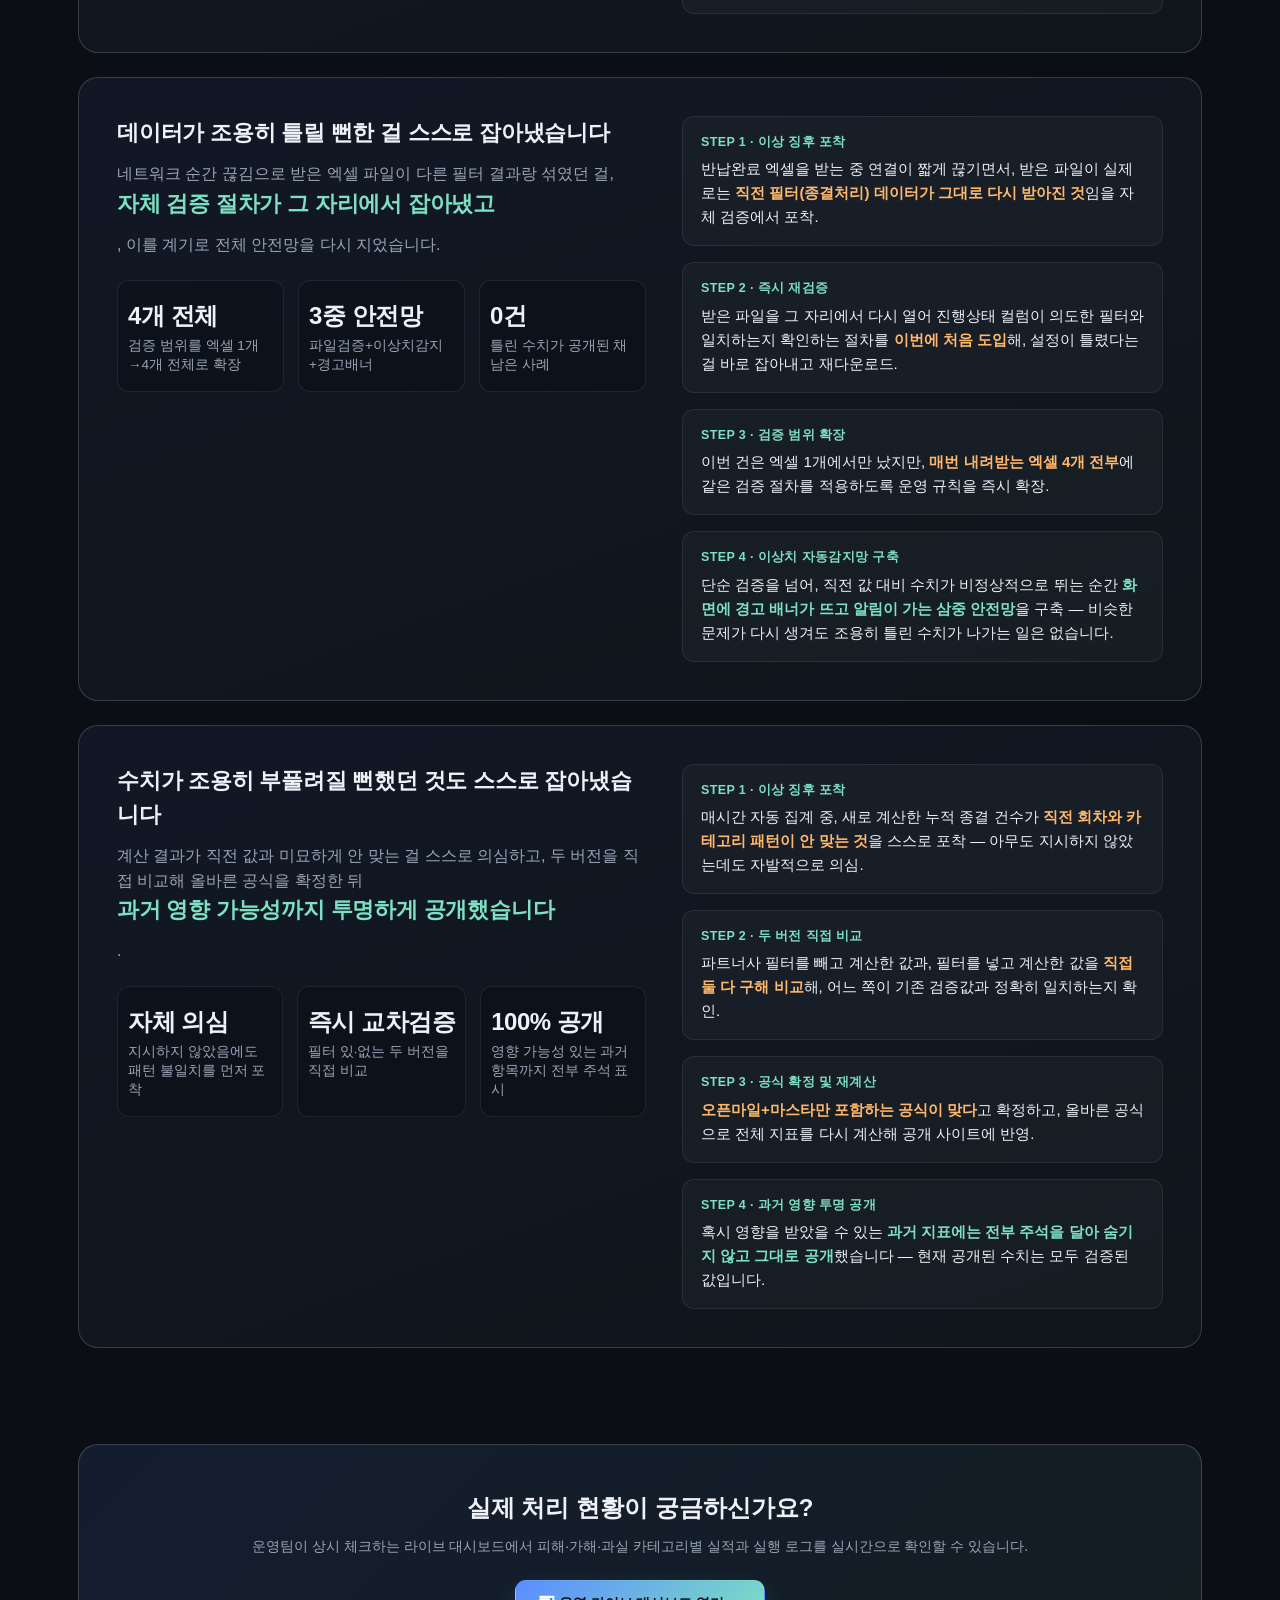
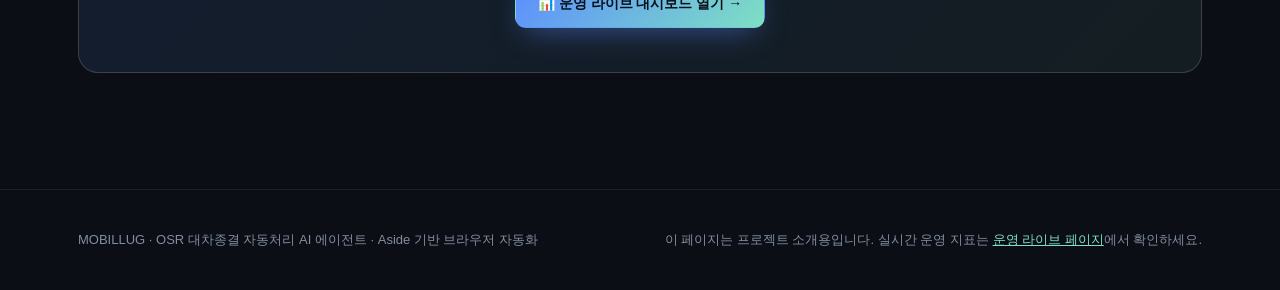
==== commit 1baa8888: "reduce gap above why-highlight box, enlarge mini-stats numbers" ====
--- a/index.html
+++ b/index.html
@@ -25,8 +25,8 @@
     background:var(--grad); color:#06101a; text-decoration:none; display:inline-flex; align-items:center; gap:6px;
   }
   .mini-stats{display:flex; gap:28px; flex-wrap:wrap; margin-top:30px;}
-  .mini-stat b{font-size:22px; font-weight:800; display:block;}
-  .mini-stat span{font-size:12px; color:var(--txt-dim);}
+  .mini-stat b{font-size:30px; font-weight:800; display:block;}
+  .mini-stat span{font-size:14px; color:var(--txt-dim);}
   .cta-band{
     background:linear-gradient(135deg, rgba(91,140,255,.12), rgba(126,224,195,.08));
     border:1px solid var(--line-hi); border-radius:20px; padding:44px; text-align:center; margin-top:20px;
@@ -121,7 +121,7 @@
   </div>
 </header>
 
-<section class="sec" id="why" style="padding-bottom:0;">
+<section class="sec" id="why" style="padding-bottom:0; padding-top:30px;">
   <div class="wrap">
     <div class="why-highlight">
       <div class="sec-head">
